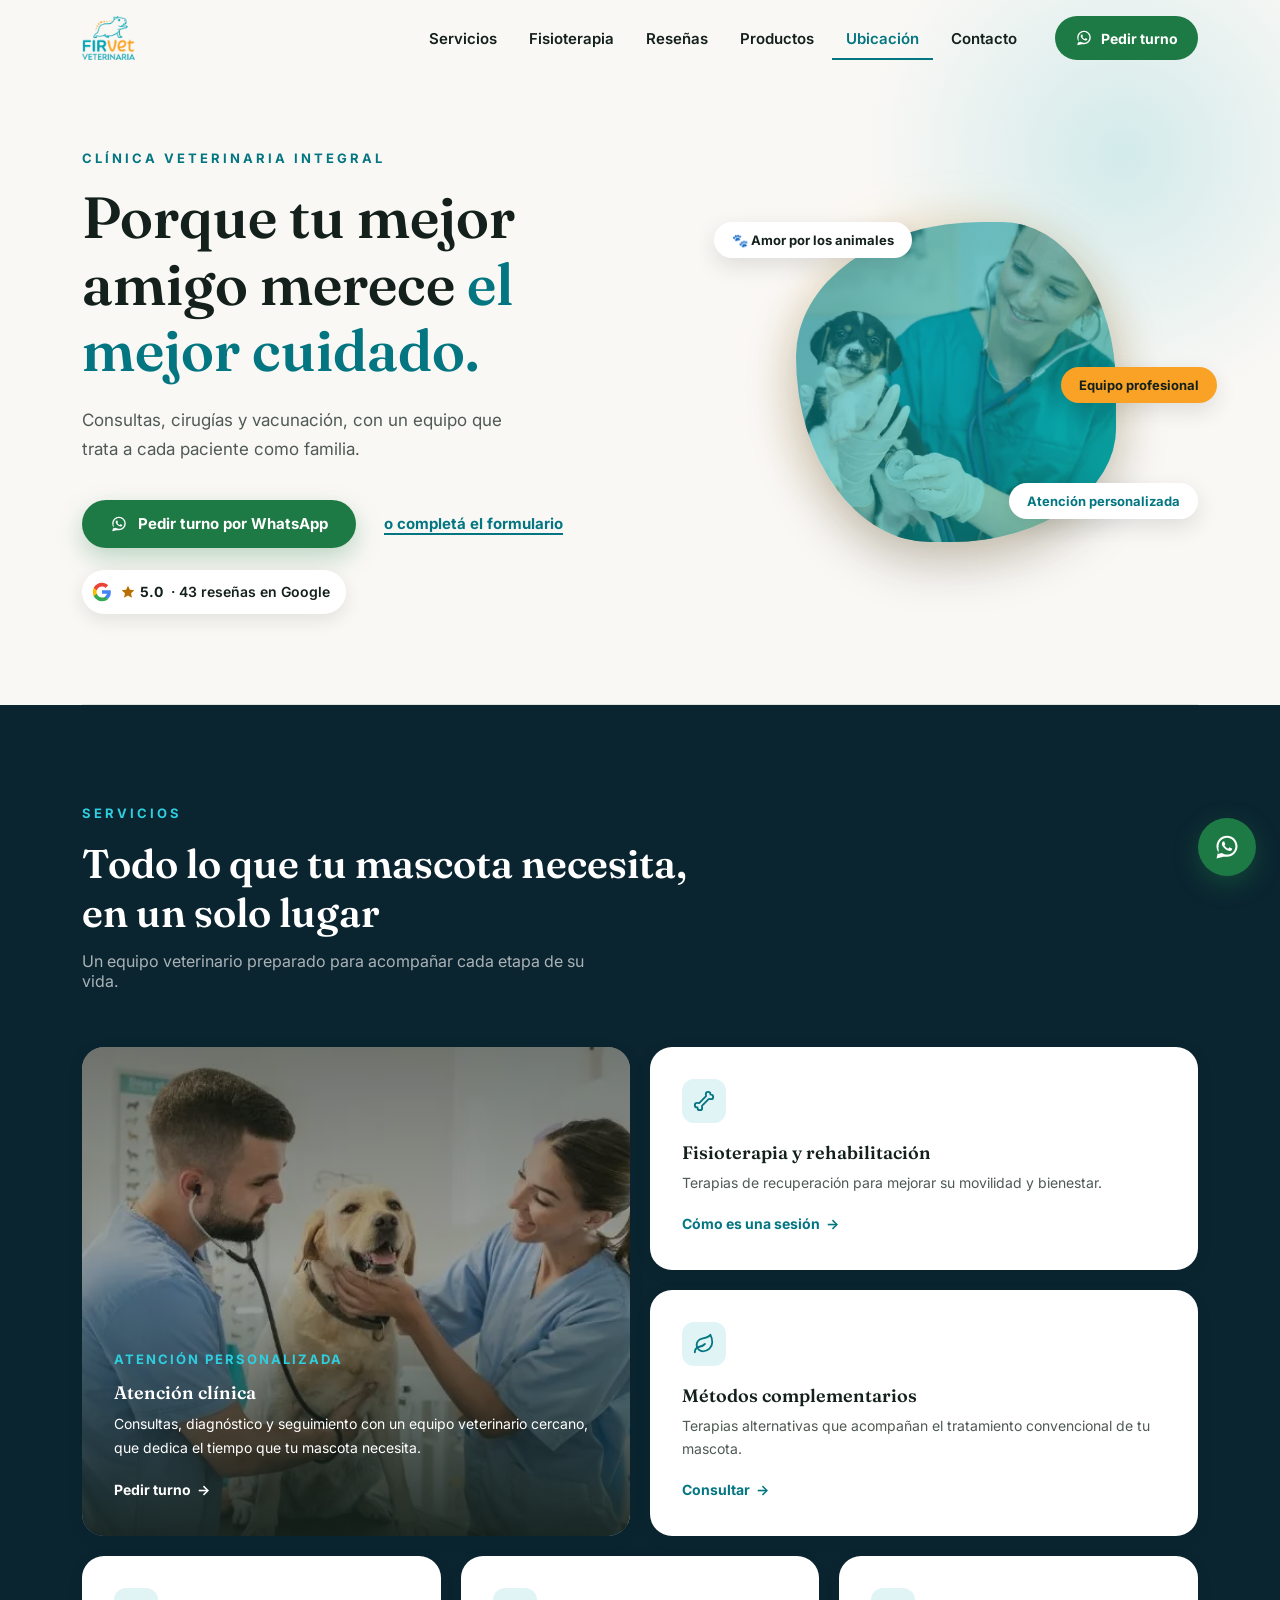
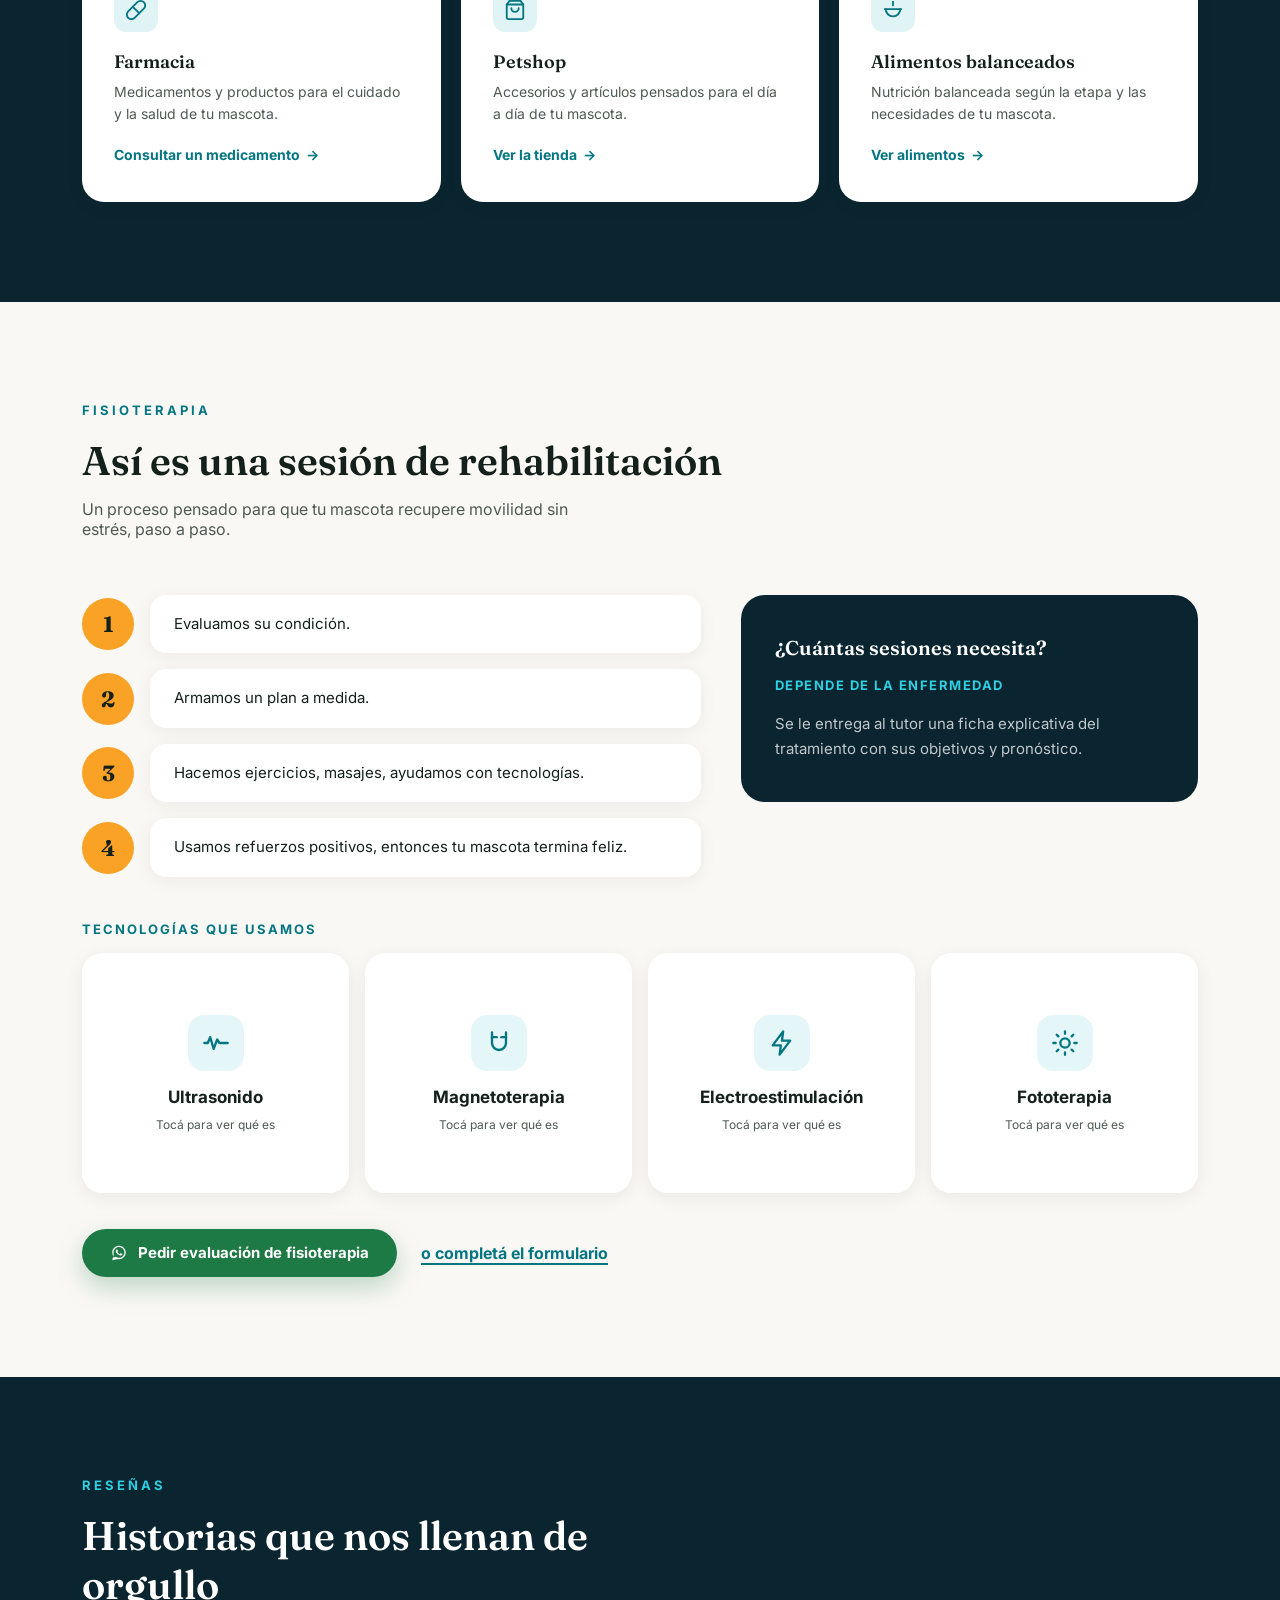
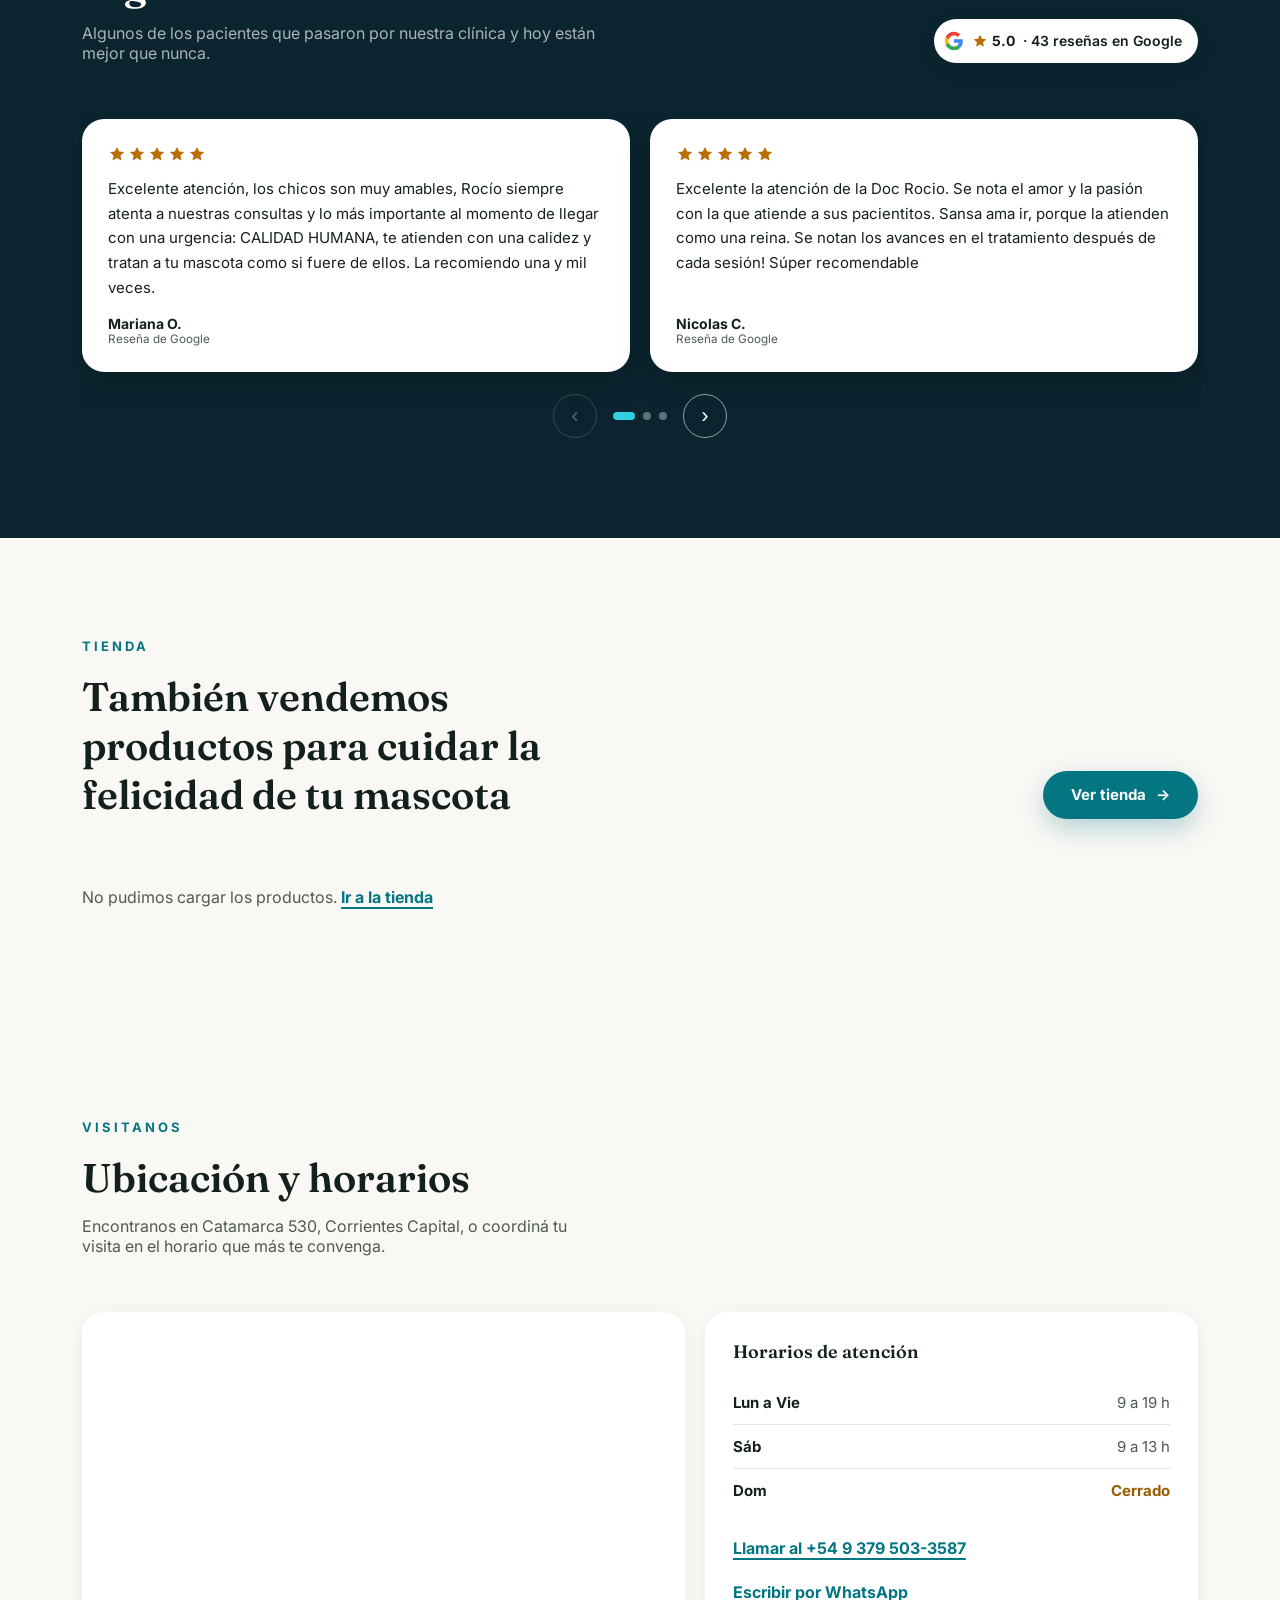
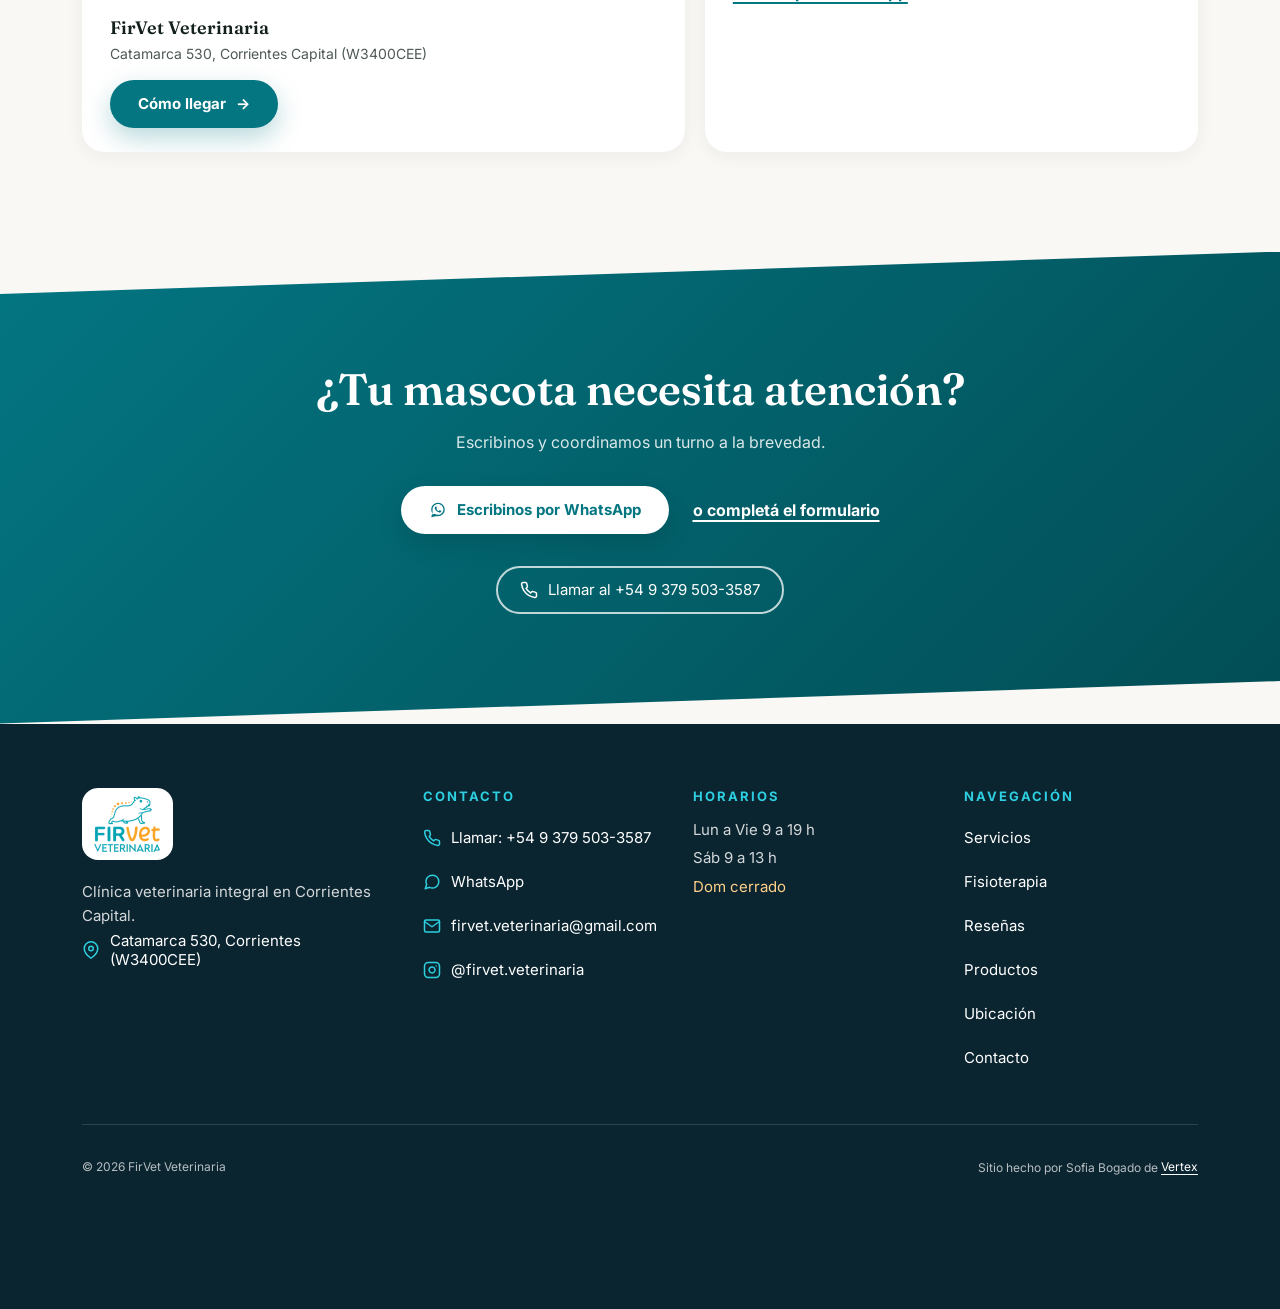
==== index.html @ b4eb0b3b "Reseñas: carrusel con 2 visibles (1 en celular) que se desliza lateralmente Deslizable con el dedo o" ====
<!DOCTYPE html>
<html lang="es">
<head>
<!-- Google Tag Manager -->
<script>(function(w,d,s,l,i){w[l]=w[l]||[];w[l].push({'gtm.start':
new Date().getTime(),event:'gtm.js'});var f=d.getElementsByTagName(s)[0],
j=d.createElement(s),dl=l!='dataLayer'?'&l='+l:'';j.async=true;j.src=
'https://www.googletagmanager.com/gtm.js?id='+i+dl;f.parentNode.insertBefore(j,f);
})(window,document,'script','dataLayer','GTM-5HXCVXFG');</script>
<!-- End Google Tag Manager -->
<meta charset="UTF-8">
<meta name="viewport" content="width=device-width, initial-scale=1.0">
<meta name="theme-color" content="#05A5B5">
<title>FirVet — Clínica veterinaria en Corrientes Capital</title>
<meta name="description" content="Clínica veterinaria integral en Corrientes Capital: consultas, fisioterapia y rehabilitación, vacunación, farmacia y tienda para tu mascota.">
<link rel="canonical" href="https://bogadosofia.github.io/FirVet/">
<meta property="og:type" content="website">
<meta property="og:site_name" content="FirVet Veterinaria">
<meta property="og:locale" content="es_AR">
<meta property="og:url" content="https://bogadosofia.github.io/FirVet/">
<meta property="og:title" content="FirVet — Clínica veterinaria en Corrientes Capital">
<meta property="og:description" content="Clínica veterinaria integral en Corrientes Capital: consultas, fisioterapia y rehabilitación, vacunación, farmacia y tienda para tu mascota.">
<meta property="og:image" content="https://bogadosofia.github.io/FirVet/og-image.jpg">
<meta property="og:image:width" content="1200">
<meta property="og:image:height" content="630">
<meta property="og:image:alt" content="Logo de FirVet Veterinaria, Catamarca 530, Corrientes Capital">
<meta name="twitter:card" content="summary_large_image">
<meta name="twitter:title" content="FirVet — Clínica veterinaria en Corrientes Capital">
<meta name="twitter:description" content="Clínica veterinaria integral en Corrientes Capital: consultas, fisioterapia y rehabilitación, vacunación, farmacia y tienda para tu mascota.">
<meta name="twitter:image" content="https://bogadosofia.github.io/FirVet/og-image.jpg">
<link rel="icon" href="favicon.ico" sizes="48x48">
<link rel="icon" type="image/png" sizes="32x32" href="icons/favicon-32.png">
<link rel="icon" type="image/png" sizes="16x16" href="icons/favicon-16.png">
<link rel="apple-touch-icon" sizes="180x180" href="icons/apple-touch-icon.png">
<link rel="manifest" href="manifest.json">
<meta name="apple-mobile-web-app-capable" content="yes">
<meta name="apple-mobile-web-app-status-bar-style" content="default">
<meta name="apple-mobile-web-app-title" content="FirVet">
<link rel="preconnect" href="https://fonts.googleapis.com">
<link rel="preconnect" href="https://fonts.gstatic.com" crossorigin>
<link href="https://fonts.googleapis.com/css2?family=Fraunces:opsz,wght@9..144,500;9..144,600;9..144,700&family=Inter:wght@400;500;600;700&display=swap" rel="stylesheet">
<link rel="stylesheet" href="site.css">
<style>

  /* FLOATING NAV */

  /* WHATSAPP FAB */

  /* OFF-CANVAS MENU */

  /* HERO */
  .hero{
    padding:150px 0 90px;
    position:relative;
    overflow:hidden;
  }
  .hero-divider-line{height:1px;background:rgba(20,32,27,0.1);}
  .hero::before{
    content:'';
    position:absolute;
    top:-15%;right:-8%;
    width:520px;height:520px;
    background:radial-gradient(circle, rgba(5,165,181,0.16) 0%, transparent 70%);
    pointer-events:none;
  }
  .hero-grid{
    display:grid;
    grid-template-columns:1.1fr 0.9fr;
    gap:40px;
    align-items:center;
    position:relative;
    z-index:1;
  }
  @keyframes fadeUp{
    from{opacity:0;transform:translateY(24px);}
    to{opacity:1;transform:translateY(0);}
  }

  .hero .eyebrow{opacity:0;animation:fadeUp .8s ease .1s forwards;}
  .hero h1{
    font-size:clamp(34px,5.2vw,58px);
    font-weight:600;
    line-height:1.15;
    margin-bottom:22px;
    opacity:0;
    animation:fadeUp .8s ease .2s forwards;
  }
  .hero h1 em{color:var(--primary-strong);font-style:normal;}
  .hero p{
    font-size:17px;
    color:var(--text-sub);
    max-width:440px;
    margin-bottom:36px;
    line-height:1.7;
    opacity:0;
    animation:fadeUp .8s ease .3s forwards;
  }
  .hero-ctas .text-link{font-size:15px;}
  .hero-ctas{
    display:flex;
    align-items:center;
    gap:28px;
    flex-wrap:wrap;
    opacity:0;
    animation:fadeUp .8s ease .4s forwards;
  }

  .hero-visual{
    position:relative;
    height:380px;
    opacity:0;
    animation:fadeUp .9s ease .25s forwards;
  }
  .blob-glow{
    position:absolute;
    inset:0;
    margin:auto;
    width:360px;height:360px;
    background:radial-gradient(circle, rgba(5,165,181,0.35), rgba(249,162,37,0.18) 55%, transparent 75%);
    filter:blur(18px);
    animation:pulseGlow 5s ease-in-out infinite;
  }
  @keyframes pulseGlow{
    0%,100%{transform:scale(1);opacity:0.8;}
    50%{transform:scale(1.08);opacity:1;}
  }
  .blob{
    position:absolute;
    inset:0;
    margin:auto;
    width:320px;height:320px;
    overflow:hidden;
    border-radius:62% 38% 55% 45% / 45% 55% 38% 62%;
    box-shadow:0 20px 50px rgba(20,32,27,0.25);
    animation:blobMove 9s ease-in-out infinite;
  }
  .blob img{width:100%;height:100%;object-fit:cover;display:block;}
  .blob::after{content:'';position:absolute;inset:0;background:linear-gradient(135deg, rgba(5,165,181,0.5), rgba(17,175,162,0.55));}
  @keyframes blobMove{
    0%,100%{border-radius:62% 38% 55% 45% / 45% 55% 38% 62%;}
    50%{border-radius:45% 55% 38% 62% / 62% 38% 55% 45%;}
  }
  .chip{
    position:absolute;
    background:var(--surface);
    border-radius:999px;
    padding:10px 18px;
    font-size:13px;
    font-weight:700;
    box-shadow:0 8px 22px rgba(20,32,27,0.12);
    animation:floatChip 4s ease-in-out infinite;
  }
  @keyframes floatChip{
    0%,100%{transform:translateY(0);}
    50%{transform:translateY(-8px);}
  }
  .chip-1{top:8%;left:0;animation-delay:0s;}
  .chip-2{bottom:14%;right:0;color:var(--primary-strong);animation-delay:.6s;}
  .chip-3{top:46%;right:-4%;background:var(--accent);color:var(--ink);animation-delay:1.2s;}

  section{padding:100px 0;}
  .section-head{margin-bottom:56px;}
  .section-head .eyebrow{text-align:left;}
  .section-head h2{
    font-size:clamp(26px,3.6vw,40px);
    font-weight:600;
    max-width:640px;
  }
  .section-head p{color:var(--text-sub);font-size:16px;margin-top:14px;max-width:520px;}

  /* SERVICIOS - BENTO */
  .bento{
    display:grid;
    grid-template-columns:repeat(6,minmax(0,1fr));
    gap:20px;
  }
  .bento-item{
    border-radius:22px;
    padding:32px;
    background:var(--surface);
    box-shadow:0 4px 18px rgba(20,32,27,0.06);
    transition:opacity .7s cubic-bezier(.16,1,.3,1), transform .3s ease, box-shadow .3s ease;
  }
  .bento-item:hover{transform:translateY(-6px);box-shadow:0 16px 34px rgba(20,32,27,0.12);}
  .bento-feature{
    grid-column:span 3;
    grid-row:span 2;
    position:relative;
    overflow:hidden;
    background:#14201B;
    color:#fff;
    display:flex;
    flex-direction:column;
    justify-content:flex-end;
    min-height:340px;
  }
  .bento-feature-img{position:absolute;inset:0;width:100%;height:100%;object-fit:cover;z-index:0;}
  .bento-feature::before{content:'';position:absolute;inset:0;z-index:1;background:linear-gradient(0deg, rgba(20,32,27,0.92) 0%, rgba(20,32,27,0.35) 55%, rgba(20,32,27,0.55) 100%);}
  .bento-feature > :not(img){position:relative;z-index:2;}
  .bento-feature .tag{color:var(--secondary);font-size:13px;font-weight:700;letter-spacing:2px;text-transform:uppercase;margin-bottom:14px;}
  .bento-feature h3{font-size:26px;font-weight:600;margin-bottom:12px;}
  .bento-item.bento-feature p{color:#fff;font-size:14px;line-height:1.7;}
  .bento-item{display:flex;flex-direction:column;}
  .bento-half{grid-column:span 3;}
  .bento-third{grid-column:span 2;}
  .bento-icon{
    width:44px;height:44px;
    border-radius:12px;
    background:rgba(5,165,181,0.12);
    display:flex;align-items:center;justify-content:center;
    margin-bottom:18px;
  }
  .bento-icon svg{width:22px;height:22px;stroke:var(--primary-strong);}
  .bento-item h3{font-size:18px;font-weight:600;margin-bottom:8px;}
  .bento-item p{font-size:14px;color:var(--text-sub);line-height:1.6;}
  .bento-link{
    margin-top:auto;padding-top:14px;align-self:flex-start;
    display:inline-flex;align-items:center;gap:6px;min-height:44px;
    font-weight:700;font-size:14px;color:var(--primary-strong);
  }
  .bento-link:hover{text-decoration:underline;text-underline-offset:3px;}
  .bento-feature .tag{margin-top:auto;}
  .bento-feature .bento-link{color:#fff;margin-top:0;}

  /* BADGE GOOGLE */
  .g-badge{
    display:inline-flex;align-items:center;gap:8px;min-height:44px;padding:6px 16px 6px 10px;border-radius:999px;
    background:var(--surface);color:var(--ink);font-size:14px;font-weight:600;
    box-shadow:0 6px 18px rgba(20,32,27,0.1);transition:transform .2s ease;
  }
  .g-badge:hover{transform:translateY(-2px);}
  .g-badge > svg{width:20px;height:20px;flex-shrink:0;}
  .g-stars{display:inline-flex;align-items:center;gap:4px;}
  .g-stars svg{width:16px;height:16px;fill:#B86E00;}
  .hero-badge{margin-top:22px;opacity:0;animation:fadeUp .8s ease .5s forwards;}

  /* RESEÑAS */
  .resenas-head{display:flex;justify-content:space-between;align-items:flex-end;gap:24px;flex-wrap:wrap;}
  /* Carrusel: 2 reseñas visibles (1 en celular, con la siguiente asomando); se desliza con el dedo o con las flechas */
  .reviews-grid{
    display:flex;gap:20px;overflow-x:auto;scroll-snap-type:x mandatory;overscroll-behavior-x:contain;
    scrollbar-width:none;padding:4px 4px 34px;margin:-4px -4px -34px;scroll-padding:0 4px;
  }
  .reviews-grid::-webkit-scrollbar{display:none;}
  .reviews-grid:focus-visible{outline:3px solid var(--secondary);outline-offset:4px;border-radius:24px;}
  .reviews-grid > .review-card{flex:0 0 calc((100% - 20px) / 2);scroll-snap-align:start;}
  @media(max-width:700px){.reviews-grid > .review-card{flex-basis:86%;}}
  .reviews-nav{display:flex;align-items:center;justify-content:center;gap:16px;margin-top:22px;}
  .reviews-arrow{
    width:44px;height:44px;border-radius:50%;border:1.5px solid rgba(255,255,255,0.55);
    background:transparent;color:#fff;font-size:22px;line-height:1;cursor:pointer;
    display:flex;align-items:center;justify-content:center;transition:background .2s ease, opacity .2s ease;
  }
  .reviews-arrow:hover{background:rgba(255,255,255,0.1);}
  .reviews-arrow:disabled{opacity:.3;cursor:default;background:transparent;}
  .reviews-dots{display:flex;gap:8px;}
  .reviews-dots span{width:8px;height:8px;border-radius:999px;background:rgba(255,255,255,0.35);transition:width .25s ease, background .25s ease;}
  .reviews-dots span.on{width:22px;background:var(--secondary);}
  @media(prefers-reduced-motion:reduce){.reviews-dots span{transition:none;}}
  .review-card{
    background:var(--surface);color:var(--ink);border-radius:22px;padding:26px;
    display:flex;flex-direction:column;gap:14px;box-shadow:0 10px 30px rgba(0,0,0,0.2);
  }
  .review-stars{display:flex;gap:2px;}
  .review-stars svg{width:18px;height:18px;fill:#B86E00;}
  .review-text{font-size:15px;line-height:1.65;color:var(--ink);}
  .review-author{margin-top:auto;font-weight:700;font-size:14px;}
  .review-author small{display:block;font-weight:400;color:var(--text-sub);}
  .review-card.pending{background:rgba(255,255,255,0.06);border:2px dashed rgba(249,162,37,0.6);box-shadow:none;color:#FFE2B3;}
  .review-card.pending .review-text{color:#FFE2B3;}

  /* FISIO: CASOS */
  .fisio-cases{margin-top:44px;}
  .fisio-cases h3{font-size:22px;font-weight:600;margin-bottom:16px;}
  .fisio-cases-list{display:grid;grid-template-columns:repeat(auto-fit,minmax(200px,1fr));gap:12px;}

  /* TEASER TIENDA */
  .store-head{display:flex;justify-content:space-between;align-items:flex-end;gap:20px;flex-wrap:wrap;}
  .store-head h2{max-width:560px;}
  .store-teaser{display:grid;grid-template-columns:repeat(4,minmax(0,1fr));gap:20px;}
  .store-card{
    background:var(--surface);border-radius:20px;overflow:hidden;
    box-shadow:0 4px 18px rgba(20,32,27,0.07);display:flex;flex-direction:column;
    transition:transform .25s ease, box-shadow .25s ease;
  }
  .store-card:hover{transform:translateY(-4px);box-shadow:0 14px 30px rgba(20,32,27,0.12);}
  .store-card .ph{position:relative;aspect-ratio:1/1;overflow:hidden;background:#F2EFEA;display:flex;align-items:center;justify-content:center;font-size:40px;}
  .store-card img{position:absolute;inset:0;width:100%;height:100%;object-fit:contain;padding:12px;box-sizing:border-box;}
  .store-card-body{padding:16px 18px 20px;}
  .store-card h3{font-family:'Inter',sans-serif;font-size:15px;font-weight:700;line-height:1.35;margin-bottom:6px;}
  .store-card .price{font-family:'Fraunces',serif;font-weight:600;font-size:18px;color:var(--primary-strong);}
  .store-card .price.ask{font-family:'Inter',sans-serif;font-size:14px;font-weight:700;}
  .store-card.skeleton{min-height:280px;background:linear-gradient(100deg,#EFEBE5 30%,#F7F4F0 50%,#EFEBE5 70%);background-size:200% 100%;animation:shimmer 1.4s linear infinite;box-shadow:none;}
  @keyframes shimmer{to{background-position:-200% 0;}}
  .store-empty{grid-column:1/-1;color:var(--text-sub);}

  /* MÉTRICAS */
  .metrics{display:grid;grid-template-columns:repeat(4,minmax(0,1fr));gap:24px;}
  .metric{display:flex;flex-direction:column-reverse;gap:8px;padding:24px;border-radius:20px;background:rgba(255,255,255,0.05);border:1px solid rgba(255,255,255,0.1);}
  .metric-num{font-family:'Fraunces',serif;font-size:clamp(36px,4.4vw,52px);font-weight:600;color:var(--secondary);line-height:1;}
  .metric-star{font-size:.6em;margin-left:6px;color:var(--accent);}
  .metric-label{font-size:15px;color:var(--text-on-dark);}
  .metric-label.todo-placeholder{color:#FFE2B3;}

  /* FISIOTERAPIA */
  .fisio-grid{
    display:grid;
    grid-template-columns:1.15fr 0.85fr;
    gap:40px;
    align-items:start;
  }
  .fisio-steps{display:flex;flex-direction:column;gap:16px;}
  .fisio-step{display:flex;align-items:center;gap:16px;}
  .fisio-step-num{
    width:52px;height:52px;
    border-radius:50%;
    background:var(--accent);
    color:var(--ink);
    display:flex;align-items:center;justify-content:center;
    font-family:'Fraunces',serif;
    font-size:22px;font-weight:700;
    flex-shrink:0;
  }
  .fisio-step-text{
    flex:1;
    background:var(--surface);
    border-radius:16px;
    padding:18px 24px;
    font-size:15px;
    color:var(--ink);
    line-height:1.5;
    box-shadow:0 4px 18px rgba(20,32,27,0.06);
  }
  .fisio-faq{
    background:var(--menu-dark);
    color:#fff;
    border-radius:24px;
    padding:40px 34px;
    position:sticky;
    top:100px;
  }
  .fisio-faq h3{font-size:20px;font-weight:600;margin-bottom:14px;}
  .fisio-faq .fisio-answer{
    display:inline-block;
    color:var(--secondary);
    font-weight:700;
    text-transform:uppercase;
    font-size:13px;
    letter-spacing:1.5px;
    margin-bottom:18px;
  }
  .fisio-faq p{color:rgba(255,255,255,0.75);font-size:15px;line-height:1.7;}
  .fisio-tech{margin-top:44px;}
  .fisio-tech-label{
    display:block;
    color:var(--primary-strong);
    font-size:13px;
    font-weight:700;
    letter-spacing:2px;
    text-transform:uppercase;
    margin-bottom:16px;
  }
  .tech-cards{display:grid;grid-template-columns:repeat(4,minmax(0,1fr));gap:16px;}
  .tech-card{
    all:unset;box-sizing:border-box;display:block;cursor:pointer;
    height:240px;perspective:1000px;border-radius:20px;
    font-family:inherit;-webkit-tap-highlight-color:transparent;
  }
  .tech-card:focus-visible{outline:3px solid var(--primary-strong);outline-offset:3px;}
  .tech-card-inner{
    position:relative;display:block;width:100%;height:100%;
    -webkit-transform-style:preserve-3d;transform-style:preserve-3d;transition:transform .6s cubic-bezier(.4,.2,.2,1);
    will-change:transform;
  }
  .tech-card.flipped .tech-card-inner{transform:rotateY(180deg);}
  .tech-face{
    position:absolute;inset:0;border-radius:20px;padding:24px 20px;
    display:flex;flex-direction:column;align-items:center;justify-content:center;text-align:center;
    -webkit-backface-visibility:hidden;backface-visibility:hidden;
  }
  /* rotateY(0) explícito: sin esto Safari/iOS muestra la cara de atrás espejada durante el giro */
  .tech-front{background:var(--surface);box-shadow:0 4px 18px rgba(20,32,27,0.07);transform:rotateY(0deg);}
  .tech-icon{
    width:56px;height:56px;border-radius:16px;margin-bottom:16px;
    display:flex;align-items:center;justify-content:center;
    background:rgba(5,165,181,0.1);color:var(--primary-strong);
  }
  .tech-icon svg{width:28px;height:28px;}
  .tech-name{font-weight:700;font-size:17px;color:var(--ink);}
  .tech-hint{margin-top:10px;font-size:12px;color:var(--text-sub);}
  .tech-back{background:var(--menu-dark);color:#fff;transform:rotateY(180deg);}
  .tech-back-title{color:var(--secondary);font-weight:700;font-size:13px;letter-spacing:1.5px;text-transform:uppercase;margin-bottom:10px;}
  .tech-back-text{font-size:14px;line-height:1.55;color:rgba(255,255,255,0.85);}
  @media(max-width:900px){.tech-cards{grid-template-columns:repeat(2,minmax(0,1fr));}}
  @media(max-width:640px){
    .tech-cards{gap:12px;}
    .tech-card{height:260px;}
    .tech-face{padding:18px 12px;}
    .tech-name{font-size:14px;overflow-wrap:anywhere;hyphens:auto;}
    .tech-back-title{font-size:11px;letter-spacing:0;overflow-wrap:anywhere;}
    .tech-back-text{font-size:13px;}
  }
  @media(max-width:360px){.tech-cards{grid-template-columns:1fr;}.tech-card{height:220px;}}
  @media(prefers-reduced-motion:reduce){.tech-card-inner{transition:none;}}

  /* PRODUCTOS */

  /* UBICACIÓN Y HORARIOS */
  .visit-grid{
    display:grid;
    grid-template-columns:1.1fr 0.9fr;
    gap:20px;
    align-items:stretch;
  }
  .map-card{
    border-radius:22px;
    overflow:hidden;
    box-shadow:0 4px 18px rgba(20,32,27,0.06);
    background:var(--surface);
    display:flex;
    flex-direction:column;
    transition:opacity .7s cubic-bezier(.16,1,.3,1), transform .3s ease, box-shadow .3s ease;
  }
  .map-card:hover{transform:translateY(-6px);box-shadow:0 16px 34px rgba(20,32,27,0.12);}
  .map-card iframe{width:100%;height:280px;border:0;display:block;}
  .map-card-body{padding:24px 28px;}
  .map-card-body h3{font-size:18px;font-weight:600;margin-bottom:6px;}
  .map-card-body p{font-size:14px;color:var(--text-sub);margin-bottom:18px;}
  .hours-card{
    border-radius:22px;
    padding:28px;
    background:var(--surface);
    box-shadow:0 4px 18px rgba(20,32,27,0.06);
    transition:opacity .7s cubic-bezier(.16,1,.3,1), transform .3s ease, box-shadow .3s ease;
  }
  .hours-card:hover{transform:translateY(-6px);box-shadow:0 16px 34px rgba(20,32,27,0.12);}
  .hours-card h3{font-size:18px;font-weight:600;margin-bottom:18px;}
  .hours-compact{display:flex;flex-direction:column;}
  .hours-compact li{display:flex;justify-content:space-between;padding:12px 0;border-bottom:1px solid var(--line);font-size:15px;}
  .hours-compact li:last-child{border-bottom:none;}
  .hours-compact .day{font-weight:700;}
  .hours-compact .hours{color:var(--text-sub);}
  .hours-compact .closed .hours{color:var(--accent-strong);font-weight:700;}
  .hours-actions{margin-top:14px;display:flex;flex-direction:column;align-items:flex-start;}

  /* CASOS BAND */
  #resenas{background:var(--menu-dark);color:#fff;}
  #resenas .section-head h2{color:#fff;}
  #resenas .section-head p{color:rgba(255,255,255,0.65);}
  .reviews-cta{margin-top:8px;}

  /* SERVICIOS BAND */
  #servicios{background:var(--menu-dark);color:#fff;}
  #servicios .section-head h2{color:#fff;}
  #servicios .section-head p{color:rgba(255,255,255,0.65);}
  #servicios .bento-item:not(.bento-feature) h3{color:var(--ink);}

  /* STATS BAND */
  .stats-band{background:var(--menu-dark);color:#fff;}

  /* CONTACT BAND */
  .contact-band{position:relative;padding:110px 0;color:#fff;overflow:hidden;}
  .contact-band::before{
    content:'';
    position:absolute;inset:0;
    background:linear-gradient(135deg, var(--primary-strong), #024D55);
    clip-path:polygon(0 9%,100% 0,100% 91%,0 100%);
    z-index:0;
  }
  .contact-band .container{position:relative;z-index:1;text-align:center;}
  .contact-band h2{font-size:clamp(28px,4.4vw,44px);font-weight:600;margin-bottom:16px;}
  .contact-band p{color:rgba(255,255,255,0.85);max-width:480px;margin:0 auto 34px;}
  .contact-band .container{display:flex;flex-direction:column;align-items:center;}
  .contact-band-ctas{display:flex;align-items:center;justify-content:center;gap:8px 24px;flex-wrap:wrap;}
  .urgent-box{margin-top:32px;display:flex;flex-direction:column;align-items:center;gap:12px;max-width:520px;}
  .urgent-call{
    display:inline-flex;align-items:center;gap:10px;min-height:48px;padding:10px 22px;border-radius:999px;
    border:2px solid rgba(255,255,255,0.75);color:#fff;font-size:15px;transition:background .2s ease;
  }
  .urgent-call:hover{background:rgba(255,255,255,0.12);}
  .nowrap{white-space:nowrap;}
  .urgent-call svg{width:18px;height:18px;flex-shrink:0;}
  .fisio-cta{margin-top:36px;display:flex;align-items:center;gap:8px 24px;flex-wrap:wrap;}

  /* FOOTER */

  @media(max-width:900px){
    .hero-grid{grid-template-columns:1fr;}
    .hero-visual{height:240px;margin-top:8px;}
    .blob-glow{width:260px;height:260px;}
    .blob{width:220px;height:220px;}
    .bento-feature{grid-column:span 6;min-height:300px;}
    .store-teaser{grid-template-columns:repeat(2,minmax(0,1fr));}
    .metrics{grid-template-columns:repeat(2,minmax(0,1fr));}
    .fisio-grid{grid-template-columns:1fr;}
    .fisio-faq{position:static;}
    .visit-grid{grid-template-columns:1fr;}
  }
  @media(max-width:640px){
    section{padding:64px 0;}

    .hero{padding:110px 0 60px;}
    .hero p{max-width:none;}
    .hero-ctas .text-link{font-size:15px;}
  .hero-ctas{width:100%;}
    .pill-btn{width:100%;justify-content:center;}
    .section-head{margin-bottom:36px;}

    .bento{grid-template-columns:1fr;}
    .bento-item.bento-item{grid-column:1 / -1;}
    .store-teaser{gap:12px;}
    .metric{padding:18px;}
    .fisio-step{align-items:flex-start;}
    .fisio-step-num{width:42px;height:42px;font-size:18px;}
    .fisio-faq{padding:32px 24px;}
  }
</style>
<script type="application/ld+json">
{
  "@context": "https://schema.org",
  "@type": "VeterinaryCare",
  "@id": "https://bogadosofia.github.io/FirVet/#clinica",
  "name": "FirVet Veterinaria",
  "url": "https://bogadosofia.github.io/FirVet/",
  "logo": "https://bogadosofia.github.io/FirVet/logo.png",
  "image": "https://bogadosofia.github.io/FirVet/og-image.jpg",
  "telephone": "+54 9 379 503-3587",
  "email": "firvet.veterinaria@gmail.com",
  "address": {
    "@type": "PostalAddress",
    "streetAddress": "Catamarca 530",
    "addressLocality": "Corrientes",
    "addressRegion": "Corrientes",
    "postalCode": "W3400CEE",
    "addressCountry": "AR"
  },
  "geo": { "@type": "GeoCoordinates", "latitude": -27.4638639, "longitude": -58.8328057 },
  "hasMap": "https://maps.app.goo.gl/swao9cz3iKC9LN326",
  "openingHoursSpecification": [
    { "@type": "OpeningHoursSpecification", "dayOfWeek": ["Monday","Tuesday","Wednesday","Thursday","Friday"], "opens": "09:00", "closes": "19:00" },
    { "@type": "OpeningHoursSpecification", "dayOfWeek": "Saturday", "opens": "09:00", "closes": "13:00" }
  ],
  "sameAs": ["https://instagram.com/firvet.veterinaria"]
}
</script>
<!-- TODO CONTENIDO: verificar las coordenadas "geo" (tomadas de OpenStreetMap para Catamarca 530) contra el pin de Google Maps. -->
</head>
<body>
<!-- Google Tag Manager (noscript) -->
<noscript><iframe src="https://www.googletagmanager.com/ns.html?id=GTM-5HXCVXFG"
height="0" width="0" style="display:none;visibility:hidden"></iframe></noscript>
<!-- End Google Tag Manager (noscript) -->

<a class="skip-link" href="#main">Saltar al contenido</a>

<header class="site-header" id="siteHeader">
  <div class="container header-inner">
    <a href="index.html" class="brand"><img src="logo.webp" alt="FirVet Veterinaria — inicio" width="53" height="44"></a>
    <nav class="main-nav" aria-label="Principal">
      <ul>
        <li><a href="#servicios">Servicios</a></li>
        <li><a href="#fisioterapia">Fisioterapia</a></li>
        <li><a href="#resenas">Reseñas</a></li>
        <li><a href="tienda.html">Productos</a></li>
        <li><a href="#ubicacion">Ubicación</a></li>
        <li><a href="contacto.html">Contacto</a></li>
      </ul>
    </nav>
    <a class="header-cta" href="https://wa.me/5493795033587?text=%C2%A1Hola%20FirVet!%20Quiero%20pedir%20un%20turno%20para%20mi%20mascota." target="_blank" rel="noopener"><svg viewBox="0 0 32 32" aria-hidden="true"><path d="M16.001 3C9.373 3 4 8.373 4 15c0 2.362.688 4.564 1.874 6.418L4 29l7.775-1.842A11.94 11.94 0 0 0 16.001 27C22.628 27 28 21.627 28 15S22.628 3 16.001 3zm0 21.6c-1.98 0-3.855-.548-5.457-1.5l-.392-.232-4.61 1.092 1.127-4.49-.257-.407A9.55 9.55 0 0 1 6.4 15c0-5.294 4.307-9.6 9.601-9.6 5.293 0 9.6 4.306 9.6 9.6 0 5.293-4.307 9.6-9.6 9.6zm5.264-7.19c-.288-.144-1.706-.843-1.971-.938-.264-.096-.457-.144-.649.144-.192.288-.745.938-.913 1.13-.168.192-.336.216-.624.072-.288-.144-1.216-.448-2.316-1.428-.856-.763-1.434-1.706-1.602-1.994-.168-.288-.018-.444.126-.588.129-.128.288-.336.432-.504.144-.168.192-.288.288-.48.096-.192.048-.36-.024-.504-.072-.144-.649-1.564-.889-2.14-.234-.563-.472-.487-.649-.496l-.553-.01c-.192 0-.504.072-.768.36-.264.288-1.008.985-1.008 2.404 0 1.418 1.032 2.788 1.176 2.98.144.192 2.03 3.1 4.918 4.347.687.297 1.223.474 1.641.606.689.219 1.316.188 1.812.114.553-.083 1.706-.697 1.947-1.372.24-.674.24-1.252.168-1.372-.072-.12-.264-.192-.552-.336z"/></svg>Pedir turno</a>
    <button type="button" class="menu-btn" id="menuToggle" aria-label="Abrir menú" aria-expanded="false" aria-controls="menuPanel">
      <svg viewBox="0 0 24 24" fill="none" stroke-width="2" stroke-linecap="round" stroke-linejoin="round" aria-hidden="true">
        <line class="bar bar1" x1="3" y1="6" x2="21" y2="6"/>
        <line class="bar bar2" x1="3" y1="12" x2="21" y2="12"/>
        <line class="bar bar3" x1="3" y1="18" x2="21" y2="18"/>
      </svg>
    </button>
  </div>
</header>

<div class="menu-panel" id="menuPanel" role="dialog" aria-modal="true" aria-label="Menú">
  <div class="menu-panel-inner">
    <nav class="menu-links" aria-label="Menú principal">
      <a href="#servicios">Servicios</a>
      <a href="#fisioterapia">Fisioterapia</a>
      <a href="#resenas">Reseñas</a>
      <a href="tienda.html">Productos</a>
      <a href="#ubicacion">Ubicación</a>
      <a href="contacto.html">Contacto</a>
      <!-- TODO CONTENIDO: "Nosotros" queda oculto hasta que exista la sección de equipo. Cuando esté, agregar: <a href="#equipo">Nosotros</a> -->
    </nav>
    <div class="menu-urgent">
      <a class="pill-btn light" href="tel:+5493795033587"><svg stroke="currentColor" viewBox="0 0 24 24" fill="none" stroke-width="2" stroke-linecap="round" stroke-linejoin="round" aria-hidden="true"><path d="M22 16.92v3a2 2 0 0 1-2.18 2 19.79 19.79 0 0 1-8.63-3.07 19.5 19.5 0 0 1-6-6 19.79 19.79 0 0 1-3.07-8.67A2 2 0 0 1 4.11 2h3a2 2 0 0 1 2 1.72c.13.96.36 1.9.68 2.81a2 2 0 0 1-.45 2.11L8.09 9.91a16 16 0 0 0 6 6l1.27-1.27a2 2 0 0 1 2.11-.45c.91.32 1.85.55 2.81.68A2 2 0 0 1 22 16.92z"/></svg>Llamar al +54 9 379 503-3587</a>
      <!-- TODO CONTENIDO (oculto): ¿hay guardia? ¿qué hacer fuera de horario? Cuando esté el dato, agregar:
      <p>…texto sobre guardia / fuera de horario…</p> -->
    </div>
    <div class="menu-foot">
      <a href="https://wa.me/5493795033587" target="_blank" rel="noopener">WhatsApp +54 9 379 503-3587</a>
      <a href="mailto:firvet.veterinaria@gmail.com">firvet.veterinaria@gmail.com</a>
      <a href="https://instagram.com/firvet.veterinaria" target="_blank" rel="noopener">@firvet.veterinaria</a>
      <a href="https://maps.app.goo.gl/swao9cz3iKC9LN326" target="_blank" rel="noopener">Catamarca 530, Corrientes</a>
    </div>
    <button type="button" class="pill-btn install-app-btn" id="installAppBtn" hidden>
      <svg viewBox="0 0 24 24" fill="none" stroke="currentColor" stroke-width="2" stroke-linecap="round" stroke-linejoin="round" aria-hidden="true"><path d="M12 3v12m0 0l-4-4m4 4l4-4M4 21h16"/></svg>
      Descargar app
    </button>
  </div>
</div>

<a href="https://wa.me/5493795033587?text=%C2%A1Hola%20FirVet!%20Quiero%20pedir%20un%20turno%20para%20mi%20mascota." target="_blank" rel="noopener" class="whatsapp-fab" aria-label="Escribinos por WhatsApp">
  <svg viewBox="0 0 32 32" aria-hidden="true"><path d="M16.001 3C9.373 3 4 8.373 4 15c0 2.362.688 4.564 1.874 6.418L4 29l7.775-1.842A11.94 11.94 0 0 0 16.001 27C22.628 27 28 21.627 28 15S22.628 3 16.001 3zm0 21.6c-1.98 0-3.855-.548-5.457-1.5l-.392-.232-4.61 1.092 1.127-4.49-.257-.407A9.55 9.55 0 0 1 6.4 15c0-5.294 4.307-9.6 9.601-9.6 5.293 0 9.6 4.306 9.6 9.6 0 5.293-4.307 9.6-9.6 9.6zm5.264-7.19c-.288-.144-1.706-.843-1.971-.938-.264-.096-.457-.144-.649.144-.192.288-.745.938-.913 1.13-.168.192-.336.216-.624.072-.288-.144-1.216-.448-2.316-1.428-.856-.763-1.434-1.706-1.602-1.994-.168-.288-.018-.444.126-.588.129-.128.288-.336.432-.504.144-.168.192-.288.288-.48.096-.192.048-.36-.024-.504-.072-.144-.649-1.564-.889-2.14-.234-.563-.472-.487-.649-.496l-.553-.01c-.192 0-.504.072-.768.36-.264.288-1.008.985-1.008 2.404 0 1.418 1.032 2.788 1.176 2.98.144.192 2.03 3.1 4.918 4.347.687.297 1.223.474 1.641.606.689.219 1.316.188 1.812.114.553-.083 1.706-.697 1.947-1.372.24-.674.24-1.252.168-1.372-.072-.12-.264-.192-.552-.336z"/></svg>
</a>

<main id="main">
<section class="hero">
  <div class="container hero-grid">
    <div>
      <span class="eyebrow">Clínica veterinaria integral</span>
      <h1>Porque tu mejor amigo merece <em>el mejor cuidado.</em></h1>
      <p>Consultas, cirugías y vacunación, con un equipo que trata a cada paciente como familia.</p>
      <div class="hero-ctas">
        <a href="https://wa.me/5493795033587?text=%C2%A1Hola%20FirVet!%20Quiero%20pedir%20un%20turno%20para%20mi%20mascota." target="_blank" rel="noopener" class="pill-btn wa"><svg viewBox="0 0 32 32" fill="#fff" aria-hidden="true"><path d="M16.001 3C9.373 3 4 8.373 4 15c0 2.362.688 4.564 1.874 6.418L4 29l7.775-1.842A11.94 11.94 0 0 0 16.001 27C22.628 27 28 21.627 28 15S22.628 3 16.001 3zm0 21.6c-1.98 0-3.855-.548-5.457-1.5l-.392-.232-4.61 1.092 1.127-4.49-.257-.407A9.55 9.55 0 0 1 6.4 15c0-5.294 4.307-9.6 9.601-9.6 5.293 0 9.6 4.306 9.6 9.6 0 5.293-4.307 9.6-9.6 9.6zm5.264-7.19c-.288-.144-1.706-.843-1.971-.938-.264-.096-.457-.144-.649.144-.192.288-.745.938-.913 1.13-.168.192-.336.216-.624.072-.288-.144-1.216-.448-2.316-1.428-.856-.763-1.434-1.706-1.602-1.994-.168-.288-.018-.444.126-.588.129-.128.288-.336.432-.504.144-.168.192-.288.288-.48.096-.192.048-.36-.024-.504-.072-.144-.649-1.564-.889-2.14-.234-.563-.472-.487-.649-.496l-.553-.01c-.192 0-.504.072-.768.36-.264.288-1.008.985-1.008 2.404 0 1.418 1.032 2.788 1.176 2.98.144.192 2.03 3.1 4.918 4.347.687.297 1.223.474 1.641.606.689.219 1.316.188 1.812.114.553-.083 1.706-.697 1.947-1.372.24-.674.24-1.252.168-1.372-.072-.12-.264-.192-.552-.336z"/></svg>Pedir turno por WhatsApp</a>
        <a href="contacto.html" class="text-link">o completá el formulario</a>
      </div>
      <div class="hero-badge"><a class="g-badge" data-reviews-badge href="https://www.google.com/maps?cid=15733491255711557415" target="_blank" rel="noopener"><svg viewBox="0 0 24 24" aria-hidden="true"><path fill="#4285F4" d="M22.6 12.2c0-.8-.1-1.5-.2-2.2H12v4.2h5.9c-.3 1.4-1 2.5-2.2 3.3v2.7h3.6c2.1-1.9 3.3-4.8 3.3-8z"/><path fill="#34A853" d="M12 23c3 0 5.5-1 7.3-2.7l-3.6-2.7c-1 .7-2.3 1.1-3.7 1.1-2.9 0-5.3-1.9-6.2-4.5H2.1v2.8C3.9 20.5 7.7 23 12 23z"/><path fill="#FBBC05" d="M5.8 14.2c-.2-.7-.4-1.4-.4-2.2s.1-1.5.4-2.2V7H2.1C1.4 8.5 1 10.2 1 12s.4 3.5 1.1 5l3.7-2.8z"/><path fill="#EA4335" d="M12 5.4c1.6 0 3.1.6 4.2 1.7l3.2-3.2C17.5 2.1 15 1 12 1 7.7 1 3.9 3.5 2.1 7l3.7 2.8C6.7 7.3 9.1 5.4 12 5.4z"/></svg><span class="g-stars"><svg viewBox="0 0 24 24" aria-hidden="true"><path d="M12 2.5l2.9 6.1 6.6.8-4.9 4.6 1.3 6.6L12 17.3l-5.9 3.3 1.3-6.6-4.9-4.6 6.6-.8z"/></svg><strong data-reviews-rating>5.0</strong></span><span>· <span data-reviews-total>43</span> reseñas en Google</span></a></div>
    </div>
    <div class="hero-visual">
      <div class="blob-glow"></div>
      <div class="blob">
        <!-- TODO CONTENIDO: reemplazar por una foto propia de FirVet. Esta es de stock (antes se cargaba desde axoncomunicacion.net); revisar licencia/atribución. -->
        <img src="img/hero-640.webp" srcset="img/hero-400.webp 400w, img/hero-640.webp 640w" sizes="(max-width: 640px) 260px, 320px" width="640" height="640" alt="Veterinaria revisando a un cachorro con el estetoscopio" fetchpriority="high" decoding="async">
      </div>
      <span class="chip chip-1">🐾 Amor por los animales</span>
      <span class="chip chip-2">Atención personalizada</span>
      <span class="chip chip-3">Equipo profesional</span>
    </div>
  </div>
</section>

<div class="hero-divider" aria-hidden="true">
  <div class="container">
    <div class="hero-divider-line"></div>
  </div>
</div>

<section id="servicios" class="on-dark">
  <div class="container">
    <div class="section-head reveal">
      <span class="eyebrow">Servicios</span>
      <h2>Todo lo que tu mascota necesita, en un solo lugar</h2>
      <p>Un equipo veterinario preparado para acompañar cada etapa de su vida.</p>
    </div>
    <div class="bento">
      <div class="bento-item bento-feature reveal">
        <!-- TODO CONTENIDO: reemplazar por una foto propia. Esta es de stock (antes se cargaba desde postgradoveterinaria.com); revisar licencia. -->
        <img class="bento-feature-img" src="img/atencion-clinica-750.webp" srcset="img/atencion-clinica-480.webp 480w, img/atencion-clinica-750.webp 750w" sizes="(max-width: 900px) 100vw, 580px" width="750" height="450" alt="" loading="lazy" decoding="async">
        <span class="tag">Atención personalizada</span>
        <h3>Atención clínica</h3>
        <p>Consultas, diagnóstico y seguimiento con un equipo veterinario cercano, que dedica el tiempo que tu mascota necesita.</p>
        <a class="bento-link" href="https://wa.me/5493795033587?text=%C2%A1Hola%20FirVet!%20Quiero%20pedir%20un%20turno%20para%20una%20consulta." target="_blank" rel="noopener">Pedir turno <span aria-hidden="true">→</span></a>
      </div>
      <div class="bento-item bento-half reveal">
        <div class="bento-icon"><svg viewBox="0 0 24 24" fill="none" stroke="currentColor" stroke-width="2" stroke-linecap="round" stroke-linejoin="round" aria-hidden="true"><path d="M17 10c.7-.7 1.69 0 2.5 0a2.5 2.5 0 1 0 0-5 .5.5 0 0 1-.5-.5 2.5 2.5 0 1 0-5 0c0 .81.7 1.8 0 2.5l-7 7c-.7.7-1.69 0-2.5 0a2.5 2.5 0 0 0 0 5c.28 0 .5.22.5.5a2.5 2.5 0 1 0 5 0c0-.81-.7-1.8 0-2.5Z"/></svg></div>
        <h3>Fisioterapia y rehabilitación</h3>
        <p>Terapias de recuperación para mejorar su movilidad y bienestar.</p>
        <a class="bento-link" href="#fisioterapia">Cómo es una sesión <span aria-hidden="true">→</span></a>
      </div>
      <div class="bento-item bento-half reveal">
        <div class="bento-icon"><svg viewBox="0 0 24 24" fill="none" stroke="currentColor" stroke-width="2" stroke-linecap="round" stroke-linejoin="round" aria-hidden="true"><path d="M11 20A7 7 0 0 1 9.8 6.1C15.5 5 17 4.48 19 2c1 2 2 4.18 2 8 0 5.5-4.78 10-10 10Z"/><path d="M2 21c0-3 1.85-5.36 5.08-6C9.5 14.52 12 13 13 12"/></svg></div>
        <h3>Métodos complementarios</h3>
        <p>Terapias alternativas que acompañan el tratamiento convencional de tu mascota.</p>
        <!-- TODO CONTENIDO: si se arma una página o sección de métodos complementarios, cambiar este link. -->
        <a class="bento-link" href="https://wa.me/5493795033587?text=%C2%A1Hola%20FirVet!%20Quiero%20consultar%20por%20los%20m%C3%A9todos%20complementarios." target="_blank" rel="noopener">Consultar <span aria-hidden="true">→</span></a>
      </div>
      <div class="bento-item bento-third reveal">
        <div class="bento-icon"><svg viewBox="0 0 24 24" fill="none" stroke="currentColor" stroke-width="2" stroke-linecap="round" stroke-linejoin="round" aria-hidden="true"><path d="m10.5 20.5 10-10a4.95 4.95 0 1 0-7-7l-10 10a4.95 4.95 0 1 0 7 7Z"/><path d="m8.5 8.5 7 7"/></svg></div>
        <h3>Farmacia</h3>
        <p>Medicamentos y productos para el cuidado y la salud de tu mascota.</p>
        <a class="bento-link" href="https://wa.me/5493795033587?text=%C2%A1Hola%20FirVet!%20Quiero%20consultar%20por%20un%20medicamento." target="_blank" rel="noopener">Consultar un medicamento <span aria-hidden="true">→</span></a>
      </div>
      <div class="bento-item bento-third reveal">
        <div class="bento-icon"><svg viewBox="0 0 24 24" fill="none" stroke="currentColor" stroke-width="2" stroke-linecap="round" stroke-linejoin="round" aria-hidden="true"><path d="M6 2 3 6v14a2 2 0 0 0 2 2h14a2 2 0 0 0 2-2V6l-3-4Z"/><path d="M3 6h18"/><path d="M16 10a4 4 0 0 1-8 0"/></svg></div>
        <h3>Petshop</h3>
        <p>Accesorios y artículos pensados para el día a día de tu mascota.</p>
        <a class="bento-link" href="tienda.html">Ver la tienda <span aria-hidden="true">→</span></a>
      </div>
      <div class="bento-item bento-third reveal">
        <div class="bento-icon"><svg viewBox="0 0 24 24" fill="none" stroke="currentColor" stroke-width="2" stroke-linecap="round" stroke-linejoin="round" aria-hidden="true"><path d="M3 11h18"/><path d="M4 11a8 8 0 0 0 16 0"/><path d="M12 3v4"/></svg></div>
        <h3>Alimentos balanceados</h3>
        <p>Nutrición balanceada según la etapa y las necesidades de tu mascota.</p>
        <a class="bento-link" href="tienda.html?categoria=Alimentos">Ver alimentos <span aria-hidden="true">→</span></a>
      </div>
    </div>
  </div>
</section>

<section id="fisioterapia">
  <div class="container">
    <div class="section-head reveal">
      <span class="eyebrow">Fisioterapia</span>
      <h2>Así es una sesión de rehabilitación</h2>
      <p>Un proceso pensado para que tu mascota recupere movilidad sin estrés, paso a paso.</p>
    </div>
    <div class="fisio-grid">
      <div class="fisio-steps">
        <div class="fisio-step reveal">
          <div class="fisio-step-num">1</div>
          <div class="fisio-step-text">Evaluamos su condición.</div>
        </div>
        <div class="fisio-step reveal">
          <div class="fisio-step-num">2</div>
          <div class="fisio-step-text">Armamos un plan a medida.</div>
        </div>
        <div class="fisio-step reveal">
          <div class="fisio-step-num">3</div>
          <div class="fisio-step-text">Hacemos ejercicios, masajes, ayudamos con tecnologías.</div>
        </div>
        <div class="fisio-step reveal">
          <div class="fisio-step-num">4</div>
          <div class="fisio-step-text">Usamos refuerzos positivos, entonces tu mascota termina feliz.</div>
        </div>
      </div>
      <div class="fisio-faq reveal">
        <h3>¿Cuántas sesiones necesita?</h3>
        <span class="fisio-answer">Depende de la enfermedad</span>
        <p>Se le entrega al tutor una ficha explicativa del tratamiento con sus objetivos y pronóstico.</p>
      </div>
    </div>
    <div class="fisio-tech reveal">
      <span class="fisio-tech-label">Tecnologías que usamos</span>
      <!-- TODO CONTENIDO: revisar con el equipo los textos del dorso de cada tarjeta (los redactamos nosotras como base). -->
      <div class="tech-cards">
        <button type="button" class="tech-card" aria-pressed="false">
          <span class="tech-card-inner">
            <span class="tech-face tech-front">
              <span class="tech-icon"><svg viewBox="0 0 24 24" fill="none" stroke="currentColor" stroke-width="2" stroke-linecap="round" stroke-linejoin="round"><path d="M2 12h3l2-5 3 10 3-8 2 3h7"/></svg></span>
              <span class="tech-name">Ultrasonido</span>
              <span class="tech-hint">Tocá para ver qué es</span>
            </span>
            <span class="tech-face tech-back">
              <span class="tech-back-title">Ultrasonido</span>
              <span class="tech-back-text">Ondas de sonido de alta frecuencia que llegan a los tejidos profundos. Desinflaman, alivian el dolor y ayudan a que músculos y tendones se recuperen más rápido.</span>
            </span>
          </span>
        </button>
        <button type="button" class="tech-card" aria-pressed="false">
          <span class="tech-card-inner">
            <span class="tech-face tech-front">
              <span class="tech-icon"><svg viewBox="0 0 24 24" fill="none" stroke="currentColor" stroke-width="2" stroke-linecap="round" stroke-linejoin="round"><path d="M6 3v9a6 6 0 0 0 12 0V3"/><path d="M6 7h4"/><path d="M14 7h4"/></svg></span>
              <span class="tech-name">Magnetoterapia</span>
              <span class="tech-hint">Tocá para ver qué es</span>
            </span>
            <span class="tech-face tech-back">
              <span class="tech-back-title">Magnetoterapia</span>
              <span class="tech-back-text">Campos magnéticos suaves que estimulan la regeneración de huesos y tejidos y reducen la inflamación. Es indolora y muy útil en artrosis y fracturas.</span>
            </span>
          </span>
        </button>
        <button type="button" class="tech-card" aria-pressed="false">
          <span class="tech-card-inner">
            <span class="tech-face tech-front">
              <span class="tech-icon"><svg viewBox="0 0 24 24" fill="none" stroke="currentColor" stroke-width="2" stroke-linecap="round" stroke-linejoin="round"><path d="M13 2 4 14h7l-1 8 9-12h-7z"/></svg></span>
              <span class="tech-name">Electroestimulación</span>
              <span class="tech-hint">Tocá para ver qué es</span>
            </span>
            <span class="tech-face tech-back">
              <span class="tech-back-title">Electroestimulación</span>
              <span class="tech-back-text">Pequeños impulsos eléctricos que activan los músculos para recuperar fuerza y evitar que se atrofien después de una cirugía o lesión. También calma el dolor.</span>
            </span>
          </span>
        </button>
        <button type="button" class="tech-card" aria-pressed="false">
          <span class="tech-card-inner">
            <span class="tech-face tech-front">
              <span class="tech-icon"><svg viewBox="0 0 24 24" fill="none" stroke="currentColor" stroke-width="2" stroke-linecap="round" stroke-linejoin="round"><circle cx="12" cy="12" r="4"/><path d="M12 2v2M12 20v2M4.9 4.9l1.4 1.4M17.7 17.7l1.4 1.4M2 12h2M20 12h2M4.9 19.1l1.4-1.4M17.7 6.3l1.4-1.4"/></svg></span>
              <span class="tech-name">Fototerapia</span>
              <span class="tech-hint">Tocá para ver qué es</span>
            </span>
            <span class="tech-face tech-back">
              <span class="tech-back-title">Fototerapia</span>
              <span class="tech-back-text">Luz de baja intensidad que acelera la cicatrización de heridas y desinflama las articulaciones, sin calor ni molestias para tu mascota.</span>
            </span>
          </span>
        </button>
      </div>
    </div>
    <!-- TODO CONTENIDO (oculto): "¿Para qué casos sirve?" — completar con los casos reales que trata FirVet
         (ej.: postoperatorios, artrosis, displasia, hernias...) y quitar este comentario para mostrarlo.
    <div class="fisio-cases reveal">
      <h3>¿Para qué casos sirve?</h3>
      <ul class="fisio-cases-list">
        <li>Caso 1</li>
        <li>Caso 2</li>
        <li>Caso 3</li>
        <li>Caso 4</li>
      </ul>
    </div>
    -->
    <div class="fisio-cta reveal">
      <a href="https://wa.me/5493795033587?text=%C2%A1Hola%20FirVet!%20Quiero%20pedir%20una%20evaluaci%C3%B3n%20de%20fisioterapia%20para%20mi%20mascota." target="_blank" rel="noopener" class="pill-btn wa"><svg viewBox="0 0 32 32" fill="#fff" aria-hidden="true"><path d="M16.001 3C9.373 3 4 8.373 4 15c0 2.362.688 4.564 1.874 6.418L4 29l7.775-1.842A11.94 11.94 0 0 0 16.001 27C22.628 27 28 21.627 28 15S22.628 3 16.001 3zm0 21.6c-1.98 0-3.855-.548-5.457-1.5l-.392-.232-4.61 1.092 1.127-4.49-.257-.407A9.55 9.55 0 0 1 6.4 15c0-5.294 4.307-9.6 9.601-9.6 5.293 0 9.6 4.306 9.6 9.6 0 5.293-4.307 9.6-9.6 9.6zm5.264-7.19c-.288-.144-1.706-.843-1.971-.938-.264-.096-.457-.144-.649.144-.192.288-.745.938-.913 1.13-.168.192-.336.216-.624.072-.288-.144-1.216-.448-2.316-1.428-.856-.763-1.434-1.706-1.602-1.994-.168-.288-.018-.444.126-.588.129-.128.288-.336.432-.504.144-.168.192-.288.288-.48.096-.192.048-.36-.024-.504-.072-.144-.649-1.564-.889-2.14-.234-.563-.472-.487-.649-.496l-.553-.01c-.192 0-.504.072-.768.36-.264.288-1.008.985-1.008 2.404 0 1.418 1.032 2.788 1.176 2.98.144.192 2.03 3.1 4.918 4.347.687.297 1.223.474 1.641.606.689.219 1.316.188 1.812.114.553-.083 1.706-.697 1.947-1.372.24-.674.24-1.252.168-1.372-.072-.12-.264-.192-.552-.336z"/></svg>Pedir evaluación de fisioterapia</a>
      <a href="contacto.html?motivo=fisioterapia" class="text-link">o completá el formulario</a>
    </div>
  </div>
</section>

<section id="resenas" class="on-dark">
  <div class="container">
    <div class="section-head reveal resenas-head">
      <div>
        <span class="eyebrow">Reseñas</span>
        <h2>Historias que nos llenan de orgullo</h2>
        <p>Algunos de los pacientes que pasaron por nuestra clínica y hoy están mejor que nunca.</p>
      </div>
      <a class="g-badge g-badge-dark" data-reviews-badge href="https://www.google.com/maps?cid=15733491255711557415" target="_blank" rel="noopener"><svg viewBox="0 0 24 24" aria-hidden="true"><path fill="#4285F4" d="M22.6 12.2c0-.8-.1-1.5-.2-2.2H12v4.2h5.9c-.3 1.4-1 2.5-2.2 3.3v2.7h3.6c2.1-1.9 3.3-4.8 3.3-8z"/><path fill="#34A853" d="M12 23c3 0 5.5-1 7.3-2.7l-3.6-2.7c-1 .7-2.3 1.1-3.7 1.1-2.9 0-5.3-1.9-6.2-4.5H2.1v2.8C3.9 20.5 7.7 23 12 23z"/><path fill="#FBBC05" d="M5.8 14.2c-.2-.7-.4-1.4-.4-2.2s.1-1.5.4-2.2V7H2.1C1.4 8.5 1 10.2 1 12s.4 3.5 1.1 5l3.7-2.8z"/><path fill="#EA4335" d="M12 5.4c1.6 0 3.1.6 4.2 1.7l3.2-3.2C17.5 2.1 15 1 12 1 7.7 1 3.9 3.5 2.1 7l3.7 2.8C6.7 7.3 9.1 5.4 12 5.4z"/></svg><span class="g-stars"><svg viewBox="0 0 24 24" aria-hidden="true"><path d="M12 2.5l2.9 6.1 6.6.8-4.9 4.6 1.3 6.6L12 17.3l-5.9 3.3 1.3-6.6-4.9-4.6 6.6-.8z"/></svg><strong data-reviews-rating>5.0</strong></span><span>· <span data-reviews-total>43</span> reseñas en Google</span></a>
    </div>
    <div class="reviews-slider reveal">
      <div class="reviews-grid" id="reviewsGrid" tabindex="0" role="region" aria-roledescription="carrusel" aria-label="Reseñas de Google"></div>
      <div class="reviews-nav" hidden>
        <button type="button" class="reviews-arrow" data-dir="-1" aria-label="Reseñas anteriores">‹</button>
        <div class="reviews-dots" aria-hidden="true"></div>
        <button type="button" class="reviews-arrow" data-dir="1" aria-label="Reseñas siguientes">›</button>
      </div>
    </div>
    <noscript><p><a class="text-link" href="https://www.google.com/maps?cid=15733491255711557415">Ver las reseñas en Google</a></p></noscript>
  </div>
</section>

<section id="productos">
  <div class="container">
    <div class="section-head reveal store-head">
      <div>
        <span class="eyebrow">Tienda</span>
        <h2>También vendemos productos para cuidar la felicidad de tu mascota</h2>
      </div>
      <a href="tienda.html" class="pill-btn">Ver tienda <span aria-hidden="true">→</span></a>
    </div>
    <div class="store-teaser" id="storeTeaser" aria-live="polite">
      <div class="store-card skeleton" aria-hidden="true"></div>
      <div class="store-card skeleton" aria-hidden="true"></div>
      <div class="store-card skeleton" aria-hidden="true"></div>
      <div class="store-card skeleton" aria-hidden="true"></div>
    </div>
  </div>
</section>

<!-- TODO CONTENIDO (oculto): sección "Por qué elegirnos". Completar las métricas con datos reales
     (número + etiqueta) y quitar este comentario para mostrarla.
<section id="nosotros" class="stats-band on-dark">
  <div class="container">
    <div class="section-head reveal">
      <span class="eyebrow">Por qué elegirnos</span>
      <h2>Cuidado con profesionalismo y cariño</h2>
    </div>
    <dl class="metrics">
      <div class="metric reveal">
        <dt class="metric-label">Calificación en Google</dt>
        <dd class="metric-num"><span data-reviews-rating>5.0</span><span class="metric-star" aria-hidden="true">★</span></dd>
      </div>
      <div class="metric reveal">
        <dt class="metric-label">Años de experiencia</dt>
        <dd class="metric-num">00</dd>
      </div>
      <div class="metric reveal">
        <dt class="metric-label">Pacientes atendidos</dt>
        <dd class="metric-num">000+</dd>
      </div>
      <div class="metric reveal">
        <dt class="metric-label">Profesionales en el equipo</dt>
        <dd class="metric-num">0</dd>
      </div>
    </dl>
  </div>
</section>
-->

<section id="ubicacion">
  <div class="container">
    <div class="section-head reveal">
      <span class="eyebrow">Visitanos</span>
      <h2>Ubicación y horarios</h2>
      <p>Encontranos en Catamarca 530, Corrientes Capital, o coordiná tu visita en el horario que más te convenga.</p>
    </div>
    <div class="visit-grid">
      <div class="map-card reveal">
        <iframe src="https://maps.google.com/maps?cid=15733491255711557415&amp;output=embed" width="600" height="300" loading="lazy" allowfullscreen referrerpolicy="no-referrer-when-downgrade" title="Mapa: FirVet Veterinaria, Catamarca 530, Corrientes"></iframe>
        <div class="map-card-body">
          <h3>FirVet Veterinaria</h3>
          <p>Catamarca 530, Corrientes Capital (W3400CEE)</p>
          <a href="https://maps.app.goo.gl/swao9cz3iKC9LN326" target="_blank" rel="noopener" class="pill-btn">Cómo llegar <span aria-hidden="true">→</span></a>
        </div>
      </div>
      <div class="hours-card reveal">
        <h3>Horarios de atención</h3>
        <ul class="hours-compact">
          <li><span class="day">Lun a Vie</span><span class="hours">9 a 19 h</span></li>
          <li><span class="day">Sáb</span><span class="hours">9 a 13 h</span></li>
          <li class="closed"><span class="day">Dom</span><span class="hours">Cerrado</span></li>
        </ul>
        <div class="hours-actions">
          <a class="text-link" href="tel:+5493795033587">Llamar al +54 9 379 503-3587</a>
          <a class="text-link" href="https://wa.me/5493795033587?text=%C2%A1Hola%20FirVet!%20Quiero%20consultar%20por%20mi%20mascota." target="_blank" rel="noopener">Escribir por WhatsApp</a>
        </div>
      </div>
    </div>
  </div>
</section>

<section class="contact-band on-dark">
  <div class="container reveal">
    <h2>¿Tu mascota necesita atención?</h2>
    <p>Escribinos y coordinamos un turno a la brevedad.</p>
    <div class="contact-band-ctas">
      <a href="https://wa.me/5493795033587?text=%C2%A1Hola%20FirVet!%20Quiero%20consultar%20por%20mi%20mascota." target="_blank" rel="noopener" class="pill-btn light"><svg viewBox="0 0 32 32" fill="currentColor" aria-hidden="true"><path d="M16.001 3C9.373 3 4 8.373 4 15c0 2.362.688 4.564 1.874 6.418L4 29l7.775-1.842A11.94 11.94 0 0 0 16.001 27C22.628 27 28 21.627 28 15S22.628 3 16.001 3zm0 21.6c-1.98 0-3.855-.548-5.457-1.5l-.392-.232-4.61 1.092 1.127-4.49-.257-.407A9.55 9.55 0 0 1 6.4 15c0-5.294 4.307-9.6 9.601-9.6 5.293 0 9.6 4.306 9.6 9.6 0 5.293-4.307 9.6-9.6 9.6zm5.264-7.19c-.288-.144-1.706-.843-1.971-.938-.264-.096-.457-.144-.649.144-.192.288-.745.938-.913 1.13-.168.192-.336.216-.624.072-.288-.144-1.216-.448-2.316-1.428-.856-.763-1.434-1.706-1.602-1.994-.168-.288-.018-.444.126-.588.129-.128.288-.336.432-.504.144-.168.192-.288.288-.48.096-.192.048-.36-.024-.504-.072-.144-.649-1.564-.889-2.14-.234-.563-.472-.487-.649-.496l-.553-.01c-.192 0-.504.072-.768.36-.264.288-1.008.985-1.008 2.404 0 1.418 1.032 2.788 1.176 2.98.144.192 2.03 3.1 4.918 4.347.687.297 1.223.474 1.641.606.689.219 1.316.188 1.812.114.553-.083 1.706-.697 1.947-1.372.24-.674.24-1.252.168-1.372-.072-.12-.264-.192-.552-.336z"/></svg>Escribinos por WhatsApp</a>
      <a href="contacto.html" class="text-link">o completá el formulario</a>
    </div>
    <div class="urgent-box">
      <a href="tel:+5493795033587" class="urgent-call"><svg viewBox="0 0 24 24" fill="none" stroke="currentColor" stroke-width="2" stroke-linecap="round" stroke-linejoin="round" aria-hidden="true"><path d="M22 16.92v3a2 2 0 0 1-2.18 2 19.79 19.79 0 0 1-8.63-3.07 19.5 19.5 0 0 1-6-6 19.79 19.79 0 0 1-3.07-8.67A2 2 0 0 1 4.11 2h3a2 2 0 0 1 2 1.72c.13.96.36 1.9.68 2.81a2 2 0 0 1-.45 2.11L8.09 9.91a16 16 0 0 0 6 6l1.27-1.27a2 2 0 0 1 2.11-.45c.91.32 1.85.55 2.81.68A2 2 0 0 1 22 16.92z"/></svg><span>Llamar al <span class="nowrap">+54 9 379 503-3587</span></span></a>
      <!-- TODO CONTENIDO (oculto): ¿hay guardia? ¿qué hacer fuera de horario? Cuando esté el dato, agregar:
      <p>…texto sobre guardia / fuera de horario…</p> -->
    </div>
  </div>
</section>

</main>

<footer class="site-footer on-dark">
  <div class="container">
    <div class="footer-grid">
      <div class="footer-brand">
        <img src="logo.webp" alt="FirVet Veterinaria" width="67" height="56" loading="lazy">
        <p>Clínica veterinaria integral en Corrientes Capital.</p>
        <ul class="footer-list">
          <li><a href="https://maps.app.goo.gl/swao9cz3iKC9LN326" target="_blank" rel="noopener"><svg viewBox="0 0 24 24" fill="none" stroke-width="2" stroke-linecap="round" stroke-linejoin="round" aria-hidden="true"><path d="M21 10c0 7-9 13-9 13s-9-6-9-13a9 9 0 0 1 18 0z"/><circle cx="12" cy="10" r="3"/></svg>Catamarca 530, Corrientes (W3400CEE)</a></li>
        </ul>
      </div>
      <div>
        <h2>Contacto</h2>
        <ul class="footer-list">
          <li><a href="tel:+5493795033587"><svg viewBox="0 0 24 24" fill="none" stroke-width="2" stroke-linecap="round" stroke-linejoin="round" aria-hidden="true"><path d="M22 16.92v3a2 2 0 0 1-2.18 2 19.79 19.79 0 0 1-8.63-3.07 19.5 19.5 0 0 1-6-6 19.79 19.79 0 0 1-3.07-8.67A2 2 0 0 1 4.11 2h3a2 2 0 0 1 2 1.72c.13.96.36 1.9.68 2.81a2 2 0 0 1-.45 2.11L8.09 9.91a16 16 0 0 0 6 6l1.27-1.27a2 2 0 0 1 2.11-.45c.91.32 1.85.55 2.81.68A2 2 0 0 1 22 16.92z"/></svg>Llamar: +54 9 379 503-3587</a></li>
          <li><a href="https://wa.me/5493795033587?text=%C2%A1Hola%20FirVet!%20Quiero%20pedir%20un%20turno%20para%20mi%20mascota." target="_blank" rel="noopener"><svg viewBox="0 0 24 24" fill="none" stroke-width="2" stroke-linecap="round" stroke-linejoin="round" aria-hidden="true"><path d="M21 11.5a8.38 8.38 0 0 1-.9 3.8 8.5 8.5 0 0 1-7.6 4.7 8.38 8.38 0 0 1-3.8-.9L3 21l1.9-5.7a8.38 8.38 0 0 1-.9-3.8 8.5 8.5 0 0 1 4.7-7.6 8.38 8.38 0 0 1 3.8-.9h.5a8.48 8.48 0 0 1 8 8v.5z"/></svg>WhatsApp</a></li>
          <li><a href="mailto:firvet.veterinaria@gmail.com"><svg viewBox="0 0 24 24" fill="none" stroke-width="2" stroke-linecap="round" stroke-linejoin="round" aria-hidden="true"><rect x="2" y="4" width="20" height="16" rx="2"/><path d="m22 6-10 7L2 6"/></svg>firvet.veterinaria@gmail.com</a></li>
          <li><a href="https://instagram.com/firvet.veterinaria" target="_blank" rel="noopener"><svg viewBox="0 0 24 24" fill="none" stroke-width="2" stroke-linecap="round" stroke-linejoin="round" aria-hidden="true"><rect x="2" y="2" width="20" height="20" rx="5"/><path d="M16 11.37A4 4 0 1 1 12.63 8 4 4 0 0 1 16 11.37z"/><line x1="17.5" y1="6.5" x2="17.51" y2="6.5"/></svg>@firvet.veterinaria</a></li>
        </ul>
      </div>
      <div class="footer-hours">
        <h2>Horarios</h2>
        <p>Lun a Vie 9 a 19 h</p>
        <p>Sáb 9 a 13 h</p>
        <p class="closed">Dom cerrado</p>
      </div>
      <div>
        <h2>Navegación</h2>
        <ul class="footer-list">
          <li><a href="#servicios">Servicios</a></li>
          <li><a href="#fisioterapia">Fisioterapia</a></li>
          <li><a href="#resenas">Reseñas</a></li>
          <li><a href="tienda.html">Productos</a></li>
          <li><a href="#ubicacion">Ubicación</a></li>
          <li><a href="contacto.html">Contacto</a></li>
        </ul>
      </div>
    </div>
    <div class="footer-bottom">
      <span>&copy; 2026 FirVet Veterinaria</span>
      <span>Sitio hecho por Sofia Bogado de <a href="https://bogadosofia.github.io/Vertex/" target="_blank" rel="noopener">Vertex</a></span>
    </div>
  </div>
</footer>

<script>
  document.querySelectorAll('.tech-card').forEach(card => {
    card.addEventListener('click', () => {
      const on = card.classList.toggle('flipped');
      card.setAttribute('aria-pressed', on);
    });
  });


</script>


<script>
  const installAppBtn = document.getElementById('installAppBtn');
  const isStandaloneApp = window.matchMedia('(display-mode: standalone)').matches || window.navigator.standalone === true;
  let deferredInstallPrompt = null;

  if (!isStandaloneApp) {
    window.addEventListener('beforeinstallprompt', (e) => {
      e.preventDefault();
      deferredInstallPrompt = e;
      installAppBtn.hidden = false;
    });

    installAppBtn.addEventListener('click', async () => {
      if (!deferredInstallPrompt) return;
      if (window.siteMenu) window.siteMenu.close(false);
      deferredInstallPrompt.prompt();
      await deferredInstallPrompt.userChoice;
      deferredInstallPrompt = null;
      installAppBtn.hidden = true;
    });

    window.addEventListener('appinstalled', () => {
      installAppBtn.hidden = true;
      deferredInstallPrompt = null;
    });
  }
</script>

<script src="resenas.js"></script>
<script>
  /* ---------- Reseñas (datos en resenas.js) ---------- */
  (function(){
    const cfg = window.FIRVET_RESENAS;
    if (!cfg) return;
    const esc = (s) => String(s ?? '').replace(/[&<>"']/g, c => ({'&':'&amp;','<':'&lt;','>':'&gt;','"':'&quot;',"'":'&#39;'}[c]));
    document.querySelectorAll('[data-reviews-rating]').forEach(el => el.textContent = cfg.rating);
    document.querySelectorAll('[data-reviews-total]').forEach(el => el.textContent = cfg.total);
    document.querySelectorAll('[data-reviews-badge]').forEach(el => {
      el.href = cfg.url;
      el.setAttribute('aria-label', `${cfg.rating} estrellas, ${cfg.total} reseñas en Google (se abre en otra pestaña)`);
    });
    const star = '<svg viewBox="0 0 24 24" aria-hidden="true"><path d="M12 2.5l2.9 6.1 6.6.8-4.9 4.6 1.3 6.6L12 17.3l-5.9 3.3 1.3-6.6-4.9-4.6 6.6-.8z"/></svg>';
    const grid = document.getElementById('reviewsGrid');
    const reales = cfg.items.filter(r => r.texto && r.texto.trim());
    if (!reales.length) {
      grid.outerHTML = `<p class="reviews-cta reveal"><a class="pill-btn light" href="${esc(cfg.url)}" target="_blank" rel="noopener">Leer las reseñas en Google <span aria-hidden="true">→</span></a></p>`;
      document.querySelectorAll('.reviews-cta').forEach(el => window.siteReveal ? window.siteReveal(el) : el.classList.add('visible'));
      return;
    }
    grid.innerHTML = reales.map(r => `
      <figure class="review-card">
        <div class="review-stars" role="img" aria-label="${r.estrellas} de 5 estrellas">${star.repeat(r.estrellas || 5)}</div>
        <blockquote class="review-text">${esc(r.texto)}</blockquote>
        <figcaption class="review-author">${esc(r.autor)}<small>${r.fecha ? esc(r.fecha) + ' · ' : ''}Reseña de Google</small></figcaption>
      </figure>`).join('');
    initReviewsSlider(grid);
  })();

  /* ---------- Carrusel de reseñas ---------- */
  function initReviewsSlider(grid){
    const nav = grid.parentElement.querySelector('.reviews-nav');
    const dots = nav.querySelector('.reviews-dots');
    const [prev, next] = nav.querySelectorAll('.reviews-arrow');
    const cards = [...grid.children];
    const reduce = window.matchMedia('(prefers-reduced-motion: reduce)').matches;
    const step = () => cards[1] ? cards[1].offsetLeft - cards[0].offsetLeft : grid.clientWidth;
    const positions = () => Math.max(1, cards.length - Math.round(grid.clientWidth / step()) + 1);
    function update(){
      const n = positions();
      nav.hidden = n <= 1;
      const atEnd = grid.scrollLeft >= grid.scrollWidth - grid.clientWidth - 2;
      const i = atEnd ? n - 1 : Math.min(n - 1, Math.round(grid.scrollLeft / step()));
      if (dots.children.length !== n) dots.innerHTML = '<span></span>'.repeat(n);
      [...dots.children].forEach((d, k) => d.classList.toggle('on', k === i));
      prev.disabled = i === 0;
      next.disabled = i >= n - 1;
    }
    nav.addEventListener('click', (e) => {
      const btn = e.target.closest('[data-dir]');
      if (btn) grid.scrollBy({ left: Number(btn.dataset.dir) * step(), behavior: reduce ? 'auto' : 'smooth' });
    });
    let raf = 0;
    const schedule = () => { cancelAnimationFrame(raf); raf = requestAnimationFrame(update); };
    grid.addEventListener('scroll', schedule, { passive: true });
    window.addEventListener('resize', schedule);
    update();
  }

  /* ---------- Teaser de tienda: 4 productos de Supabase ---------- */
  (function(){
    const box = document.getElementById('storeTeaser');
    if (!box) return;
    const URL_API = 'https://lkoqygvxvyvyvmfoqaje.supabase.co/rest/v1/Productos?select=id,Nombre,Precio,ConsultarPrecio,ImagenUrl,Stock&Stock=neq.false&order=id.asc&limit=4';
    const KEY = 'eyJhbGciOiJIUzI1NiIsInR5cCI6IkpXVCJ9.eyJpc3MiOiJzdXBhYmFzZSIsInJlZiI6Imxrb3F5Z3Z4dnl2eXZtZm9xYWplIiwicm9sZSI6ImFub24iLCJpYXQiOjE3ODc5OTExNzEsImV4cCI6MjEwMzU2NzE3MX0.MTg9eEPg4w1DIxcTVYit6dwfjFyXoowwm79eRP5Wt2Y';
    const esc = (s) => String(s ?? '').replace(/[&<>"']/g, c => ({'&':'&amp;','<':'&lt;','>':'&gt;','"':'&quot;',"'":'&#39;'}[c]));
    const price = (n) => '$' + (Number(n) || 0).toLocaleString('es-AR');
    function load(){
      fetch(URL_API, { headers: { apikey: KEY, Authorization: 'Bearer ' + KEY } })
        .then(r => { if (!r.ok) throw new Error(r.status); return r.json(); })
        .then(rows => {
          if (!rows.length) { box.innerHTML = '<p class="store-empty">Pronto vas a ver productos acá.</p>'; return; }
          box.innerHTML = rows.map(p => `
            <a class="store-card" href="tienda.html">
              <div class="ph">${p.ImagenUrl ? `<img src="${esc(p.ImagenUrl)}" alt="" width="300" height="300" loading="lazy" decoding="async">` : '<span aria-hidden="true">🐾</span>'}</div>
              <div class="store-card-body">
                <h3>${esc(p.Nombre)}</h3>
                ${p.ConsultarPrecio ? '<span class="price ask">Consultar precio</span>' : `<span class="price">${price(p.Precio)}</span>`}
              </div>
            </a>`).join('');
        })
        .catch(() => { box.innerHTML = '<p class="store-empty">No pudimos cargar los productos. <a class="text-link" href="tienda.html">Ir a la tienda</a></p>'; });
    }
    // Carga recién cuando la sección se acerca a la pantalla
    if ('IntersectionObserver' in window) {
      const io = new IntersectionObserver((entries) => { if (entries.some(e => e.isIntersecting)) { io.disconnect(); load(); } }, { rootMargin: '400px' });
      io.observe(box);
    } else load();
  })();
</script>
<script src="site.js"></script>
</body>
</html>
---- site.css ----
/* =========================================================
   FirVet — estilos compartidos (header, menú, footer, base)
   Cada página suma sus estilos propios en su <style>.
   ========================================================= */
:root{
  --bg:#FAF8F5;
  --surface:#FFFFFF;
  --ink:#14201B;
  --primary:#05A5B5;        /* acentos, íconos y fondos decorativos */
  --primary-strong:#037682; /* texto y botones sobre fondo claro (AA) */
  --secondary:#2DCFE0;      /* acento sobre fondos oscuros */
  --accent:#F9A225;
  --accent-strong:#9A5B00;  /* texto naranja sobre claro (AA) */
  --text-sub:#4F5A54;
  --text-on-dark:rgba(255,255,255,0.82);
  --menu-dark:#0B2530;
  --line:rgba(20,32,27,0.12);
  --header-h:76px;
}
*{margin:0;padding:0;box-sizing:border-box;}
html{scroll-behavior:smooth;-webkit-text-size-adjust:100%;text-size-adjust:100%;overflow-x:hidden;scroll-padding-top:calc(var(--header-h) + 12px);}
body{background:var(--bg);color:var(--ink);font-family:'Inter',sans-serif;overflow-x:hidden;}
a{text-decoration:none;color:inherit;}
ul{list-style:none;}
img{max-width:100%;}
h1,h2,h3,.serif{font-family:'Fraunces',serif;}
.container{max-width:1180px;margin:0 auto;padding:0 32px;}
[hidden]{display:none !important;}

/* FOCO VISIBLE */
:focus{outline:none;}
:focus-visible{outline:3px solid var(--primary-strong);outline-offset:3px;border-radius:6px;}
.on-dark :focus-visible,
.menu-panel :focus-visible,
.site-footer.on-dark :focus-visible{outline-color:var(--secondary);}

/* SKIP LINK */
.skip-link{
  position:fixed;top:12px;left:12px;z-index:300;
  background:var(--menu-dark);color:#fff;font-weight:700;
  padding:12px 18px;border-radius:999px;
  transform:translateY(-200%);transition:transform .2s ease;
}
.skip-link:focus{transform:translateY(0);}

/* TIPOGRAFÍA COMÚN */
.eyebrow{
  color:var(--primary-strong);
  font-size:13px;font-weight:700;letter-spacing:3px;text-transform:uppercase;
  margin-bottom:18px;display:block;
}
.on-dark .eyebrow{color:var(--secondary);}

/* BOTONES */
.pill-btn{
  display:inline-flex;align-items:center;justify-content:center;gap:10px;
  min-height:48px;
  background:var(--primary-strong);color:#fff;
  padding:14px 28px;border-radius:999px;border:none;cursor:pointer;
  font-family:inherit;font-weight:700;font-size:15px;
  box-shadow:0 10px 26px rgba(3,118,130,0.28);
  transition:transform .25s ease, box-shadow .25s ease, background .2s ease;
}
.pill-btn:hover{transform:translateY(-2px);box-shadow:0 14px 32px rgba(3,118,130,0.36);background:#02646E;}
.pill-btn svg{width:18px;height:18px;flex-shrink:0;}
.pill-btn.wa{background:#1E7A45;box-shadow:0 10px 26px rgba(30,122,69,0.28);}
.pill-btn.wa:hover{background:#18663A;}
.pill-btn.light{background:#fff;color:var(--primary-strong);box-shadow:0 10px 26px rgba(0,0,0,0.12);}
.pill-btn.light:hover{background:#F1FBFC;}
.text-link{
  display:inline-flex;align-items:center;gap:6px;min-height:44px;
  font-weight:700;color:var(--primary-strong);
  text-decoration:underline;text-underline-offset:4px;text-decoration-thickness:2px;
}
.text-link:hover{color:var(--ink);}
.on-dark .text-link{color:#fff;}

/* PLACEHOLDER DE CONTENIDO PENDIENTE */
.todo-placeholder{
  border:2px dashed rgba(154,91,0,0.55);background:#FFF6E5;color:#6B4600;
  border-radius:12px;padding:10px 14px;font-size:13px;line-height:1.5;
}
.on-dark .todo-placeholder,.menu-panel .todo-placeholder{background:rgba(249,162,37,0.12);color:#FFE2B3;border-color:rgba(249,162,37,0.6);}

/* REVEAL */
.reveal{opacity:0;transform:scale(.97);transition:opacity .7s cubic-bezier(.16,1,.3,1), transform .7s cubic-bezier(.16,1,.3,1);}
.reveal.visible{opacity:1;transform:scale(1);}

/* =========================================================
   HEADER
   ========================================================= */
.site-header{
  position:fixed;top:0;left:0;right:0;z-index:120;
  height:var(--header-h);
  transition:background .25s ease, box-shadow .25s ease, backdrop-filter .25s ease;
}
.site-header.scrolled{
  background:rgba(250,248,245,0.97);
  -webkit-backdrop-filter:saturate(1.4) blur(12px);
  backdrop-filter:saturate(1.4) blur(12px);
  box-shadow:0 1px 0 var(--line), 0 6px 20px rgba(20,32,27,0.06);
}
@supports not ((backdrop-filter:blur(1px)) or (-webkit-backdrop-filter:blur(1px))){
  .site-header.scrolled{background:var(--bg);}
}
.header-inner{height:100%;display:flex;align-items:center;gap:24px;}
.brand{display:inline-flex;align-items:center;min-height:44px;flex-shrink:0;}
.brand img{height:44px;width:auto;display:block;}
.main-nav{margin-left:auto;}
.main-nav ul{display:flex;align-items:center;gap:4px;}
.main-nav a{
  display:inline-flex;align-items:center;min-height:44px;padding:0 14px;border-radius:999px;
  font-weight:600;font-size:15px;color:var(--ink);
  transition:background .2s ease, color .2s ease;
}
.main-nav a:hover{background:rgba(5,165,181,0.1);color:var(--primary-strong);}
.main-nav a[aria-current]{color:var(--primary-strong);box-shadow:inset 0 -2px 0 var(--primary-strong);border-radius:0;}
.header-cta{
  display:inline-flex;align-items:center;gap:8px;min-height:44px;padding:0 20px;border-radius:999px;
  background:#1E7A45;color:#fff;font-weight:700;font-size:14px;white-space:nowrap;
  transition:background .2s ease;
}
.header-cta:hover{background:#18663A;}
.header-cta svg{width:18px;height:18px;fill:#fff;}
.menu-btn{
  display:none;margin-left:auto;
  width:48px;height:48px;border-radius:50%;
  background:var(--menu-dark);border:none;cursor:pointer;
  align-items:center;justify-content:center;
  box-shadow:0 6px 20px rgba(20,32,27,0.18);
  transition:transform .2s ease;
}
.menu-btn:hover{transform:scale(1.06);}
.menu-btn svg{width:20px;height:20px;}
.menu-btn .bar{stroke:#fff;transition:transform .3s ease, opacity .2s ease;transform-box:fill-box;transform-origin:center;}
.menu-btn[aria-expanded="true"] .bar1{transform:translateY(6px) rotate(45deg);}
.menu-btn[aria-expanded="true"] .bar2{opacity:0;}
.menu-btn[aria-expanded="true"] .bar3{transform:translateY(-6px) rotate(-45deg);}
.menu-btn[aria-expanded="true"]{background:#fff;}
.menu-btn[aria-expanded="true"] .bar{stroke:var(--menu-dark);}

/* Con el menú abierto el header se apoya sobre el fondo oscuro */
body.menu-open .site-header{background:var(--menu-dark);box-shadow:none;-webkit-backdrop-filter:none;backdrop-filter:none;}
body.menu-open .brand{background:#fff;border-radius:999px;padding:0 12px;}

@media (max-width:1023px){
  .main-nav,.header-cta{display:none;}
  .menu-btn{display:inline-flex;}
}

/* =========================================================
   MENÚ OVERLAY
   ========================================================= */
.menu-panel{
  position:fixed;inset:0;z-index:110;
  height:100vh;height:100dvh;max-height:100dvh;
  overflow-y:auto;overscroll-behavior:contain;
  background:var(--menu-dark);color:#fff;
  padding:calc(var(--header-h) + 16px) 32px 40px;
  display:flex;flex-direction:column;
  visibility:hidden;opacity:0;transform:translateX(100%);
  transition:transform .45s cubic-bezier(.16,1,.3,1), opacity .3s ease, visibility 0s linear .45s;
}
.menu-panel.open{visibility:visible;opacity:1;transform:translateX(0);transition:transform .45s cubic-bezier(.16,1,.3,1), opacity .3s ease, visibility 0s;}
/* margin:auto centra cuando sobra lugar y no corta arriba cuando falta */
.menu-panel-inner{max-width:1180px;width:100%;margin:auto;}
.menu-links{display:flex;flex-direction:column;gap:2px;}
.menu-links a{
  font-family:'Fraunces',serif;font-size:clamp(28px,6vw,52px);font-weight:600;
  padding:6px 0;display:inline-block;min-height:44px;
  color:rgba(255,255,255,0.78);
  transition:color .25s ease, padding-left .25s ease;
}
.menu-links a:hover{color:#fff;padding-left:12px;}
.menu-links a[aria-current]{color:var(--secondary);}
.menu-urgent{
  margin-top:28px;padding:18px 20px;border-radius:18px;
  background:rgba(255,255,255,0.06);border:1px solid rgba(255,255,255,0.14);
  display:flex;flex-direction:column;gap:12px;max-width:560px;
}
.menu-urgent strong{font-size:15px;}
.menu-foot{
  margin-top:28px;padding-top:20px;border-top:1px solid rgba(255,255,255,0.18);
  display:flex;gap:4px 28px;flex-wrap:wrap;font-size:15px;color:var(--text-on-dark);
}
.menu-foot a{display:inline-flex;align-items:center;min-height:44px;transition:color .2s ease;}
.menu-foot a:hover{color:#fff;text-decoration:underline;}
.install-app-btn{margin-top:24px;}

/* =========================================================
   BOTONES FLOTANTES
   ========================================================= */
.whatsapp-fab{
  position:fixed;bottom:24px;right:24px;z-index:100;
  width:58px;height:58px;border-radius:50%;
  background:#1E7A45;
  display:flex;align-items:center;justify-content:center;
  box-shadow:0 8px 24px rgba(30,122,69,0.4);
  transition:transform .25s ease, box-shadow .25s ease, opacity .2s ease;
}
.whatsapp-fab:hover{transform:scale(1.08);}
.whatsapp-fab svg{width:28px;height:28px;fill:#fff;}
body.menu-open .whatsapp-fab,
body.menu-open .cart-fab,
body.modal-open .whatsapp-fab{opacity:0;pointer-events:none;visibility:hidden;}

/* =========================================================
   FOOTER
   ========================================================= */
.site-footer{
  background:var(--menu-dark);color:var(--text-on-dark);
  padding:64px 0 calc(32px + 88px); /* deja lugar a los botones flotantes */
  font-size:15px;
}
.footer-grid{display:grid;grid-template-columns:1.3fr 1fr 1fr 1fr;gap:36px;}
.footer-brand img{height:56px;width:auto;background:#fff;border-radius:16px;padding:8px 12px;box-sizing:content-box;}
.footer-brand p{margin-top:16px;line-height:1.6;}
.site-footer h2{
  font-family:'Inter',sans-serif;font-size:13px;font-weight:700;letter-spacing:2px;text-transform:uppercase;
  color:var(--secondary);margin-bottom:12px;
}
.footer-list{display:flex;flex-direction:column;}
.footer-list a{display:inline-flex;align-items:center;gap:10px;min-height:44px;color:#fff;transition:color .2s ease;}
.footer-list a:hover{color:var(--secondary);text-decoration:underline;text-underline-offset:3px;}
.footer-list svg{width:18px;height:18px;flex-shrink:0;stroke:var(--secondary);}
.footer-hours p{line-height:1.9;}
.footer-hours .closed{color:#FFD08A;}
.footer-bottom{
  margin-top:44px;padding-top:20px;border-top:1px solid rgba(255,255,255,0.14);
  display:flex;justify-content:space-between;align-items:center;gap:0 12px;flex-wrap:wrap;
  font-size:12px;color:rgba(255,255,255,0.7);
}
.footer-bottom a{color:#fff;text-decoration:underline;text-underline-offset:3px;display:inline-flex;align-items:center;min-height:44px;}

/* =========================================================
   RESPONSIVE
   ========================================================= */
@media (max-width:900px){
  .footer-grid{grid-template-columns:1fr 1fr;}
}
@media (max-width:640px){
  :root{--header-h:64px;}
  .container{padding:0 20px;}
  .brand img{height:38px;}
  .menu-btn{width:46px;height:46px;}
  .menu-panel{padding:calc(var(--header-h) + 12px) 20px 32px;}
  .whatsapp-fab{bottom:16px;right:16px;width:52px;height:52px;}
  .whatsapp-fab svg{width:24px;height:24px;}
  .footer-grid{grid-template-columns:1fr;gap:28px;}
  .footer-bottom{flex-direction:column;}
}

/* MOVIMIENTO REDUCIDO */
@media (prefers-reduced-motion: reduce){
  html{scroll-behavior:auto;}
  *,*::before,*::after{animation-duration:.01ms !important;animation-iteration-count:1 !important;animation-delay:0s !important;transition-duration:.01ms !important;}
  .reveal{opacity:1;transform:none;}
}
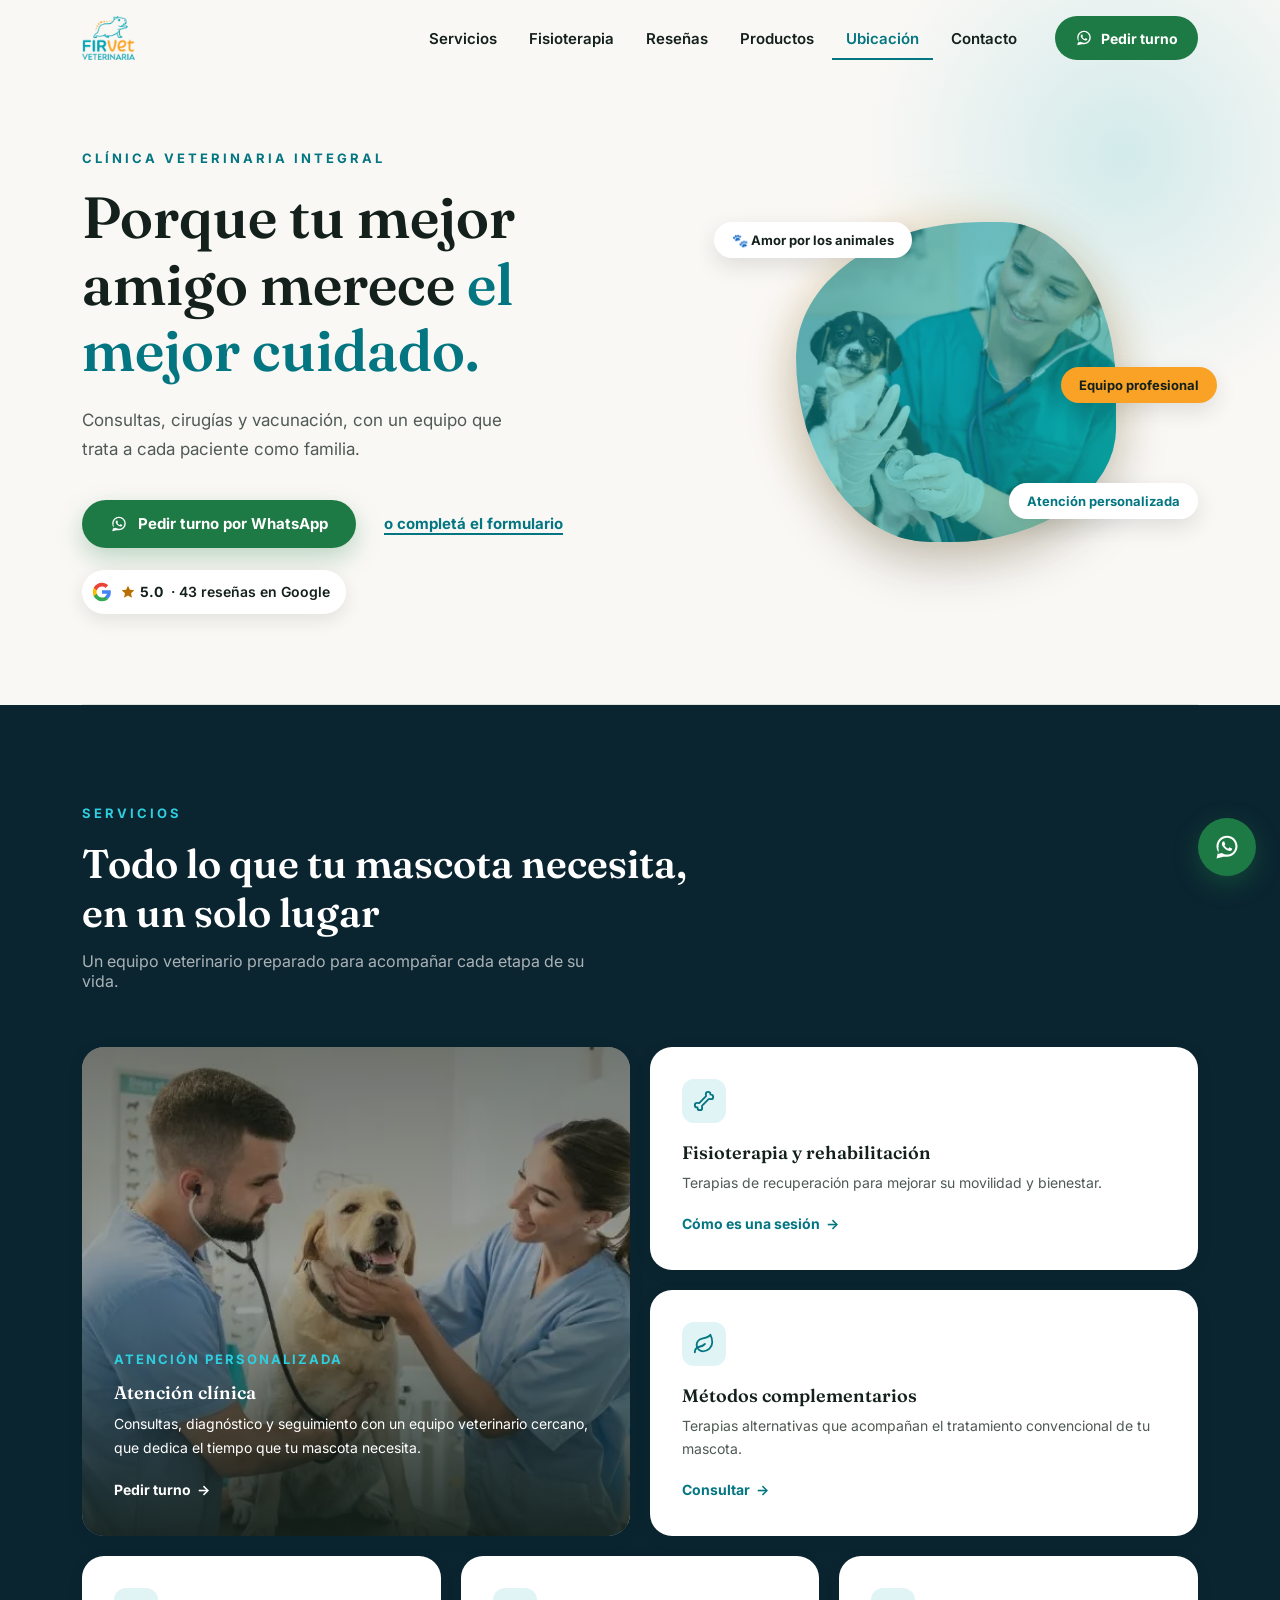
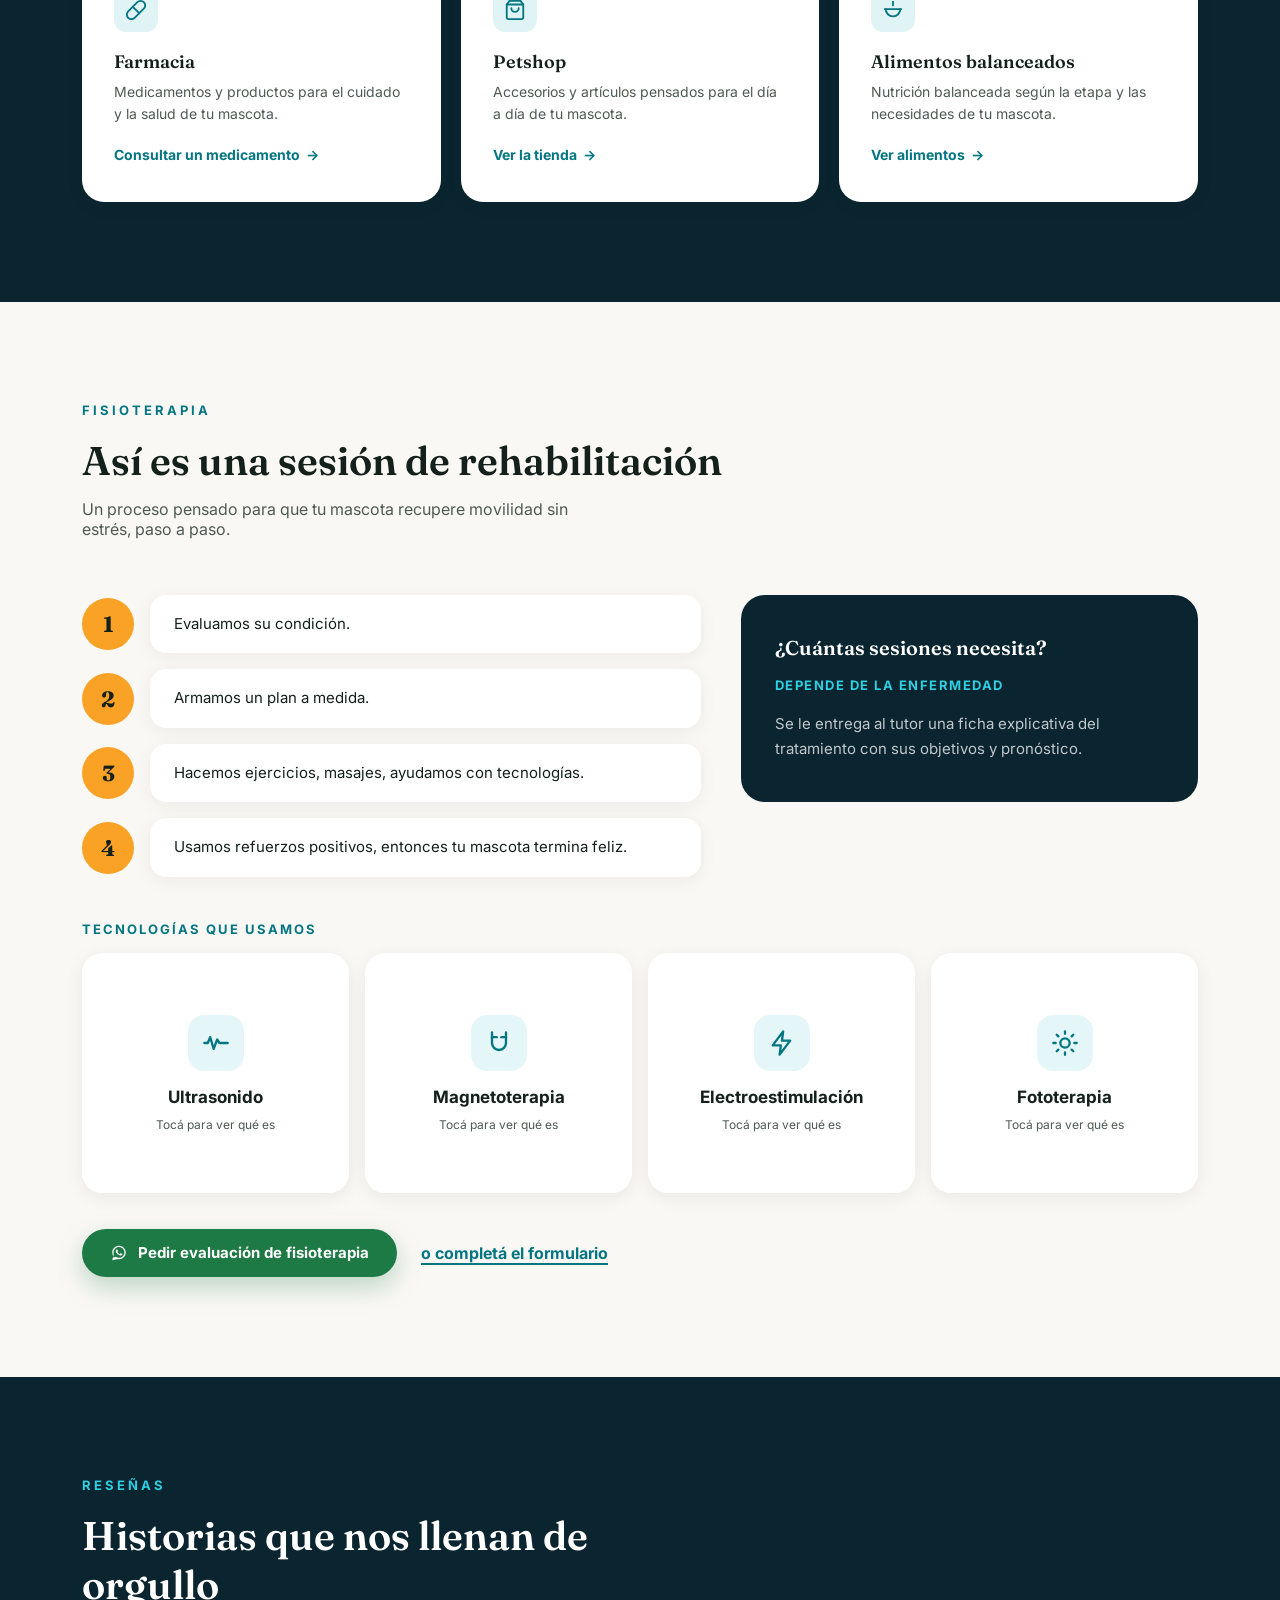
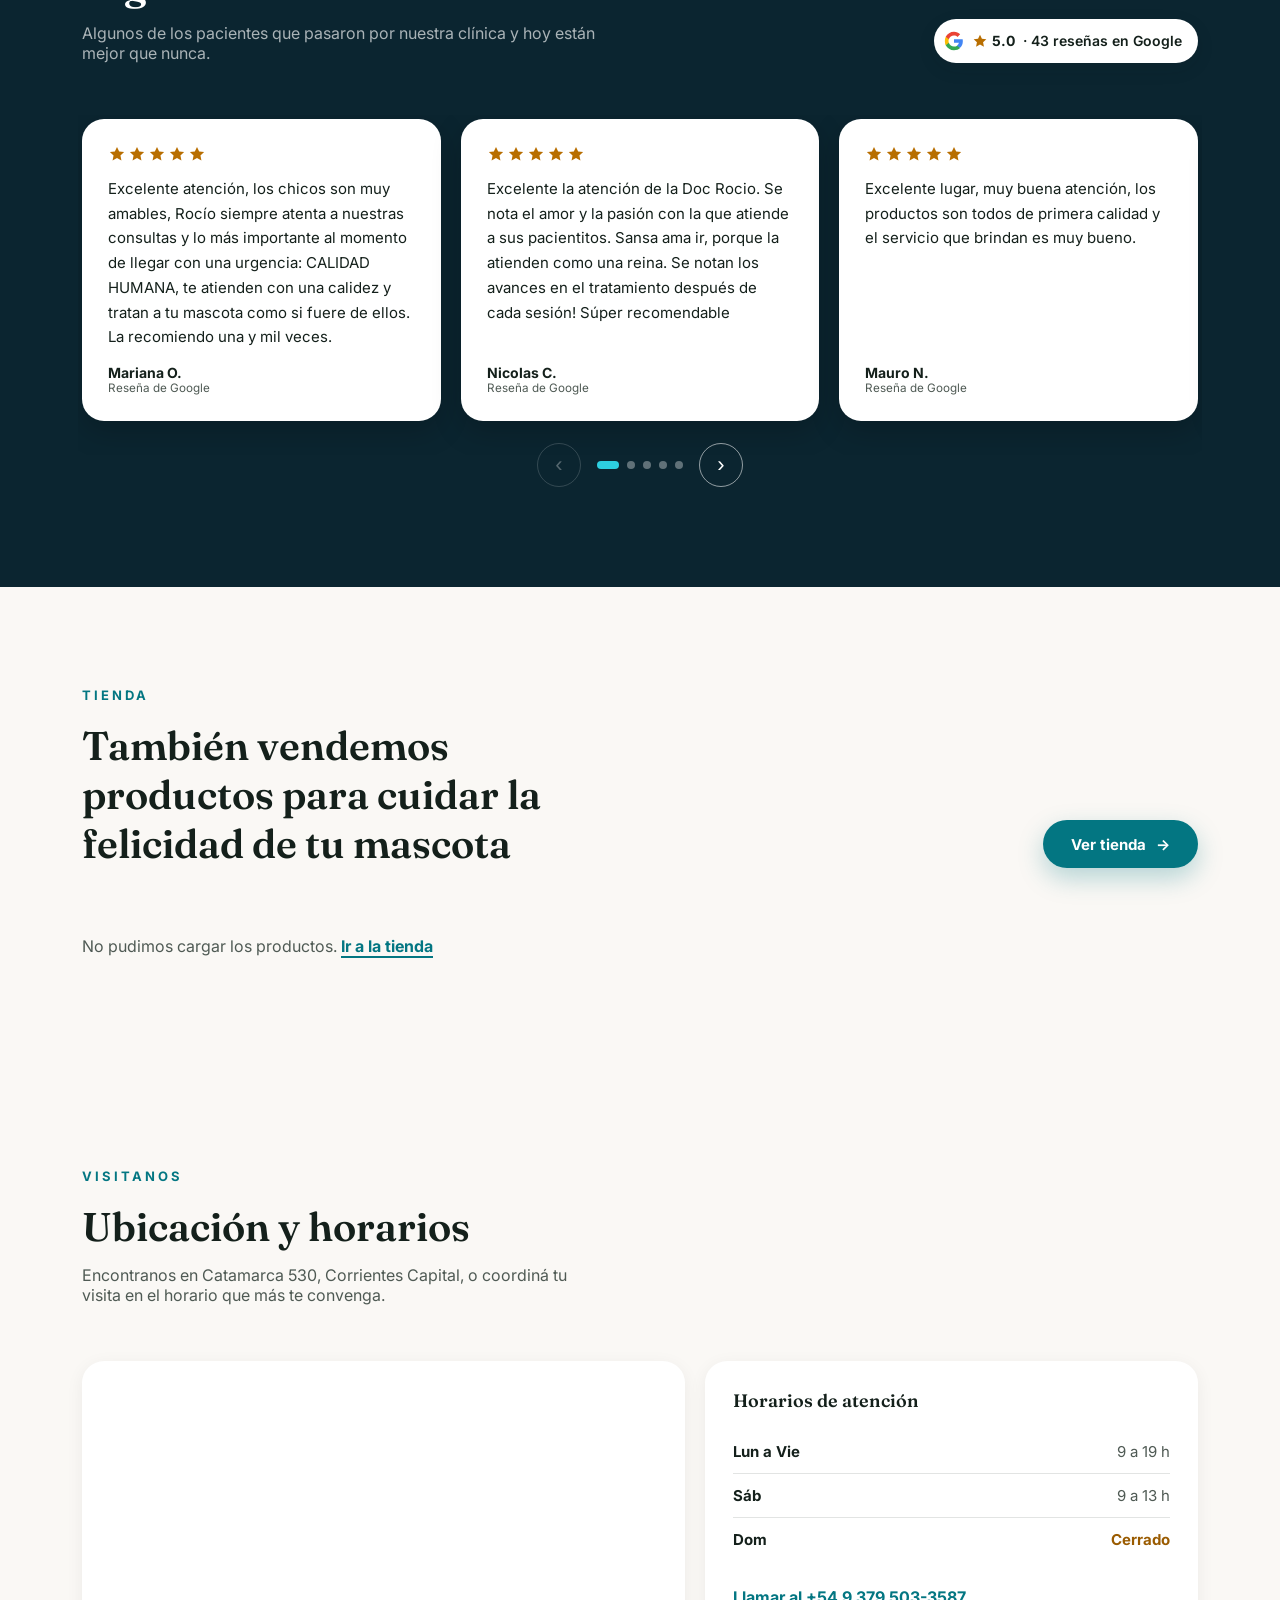
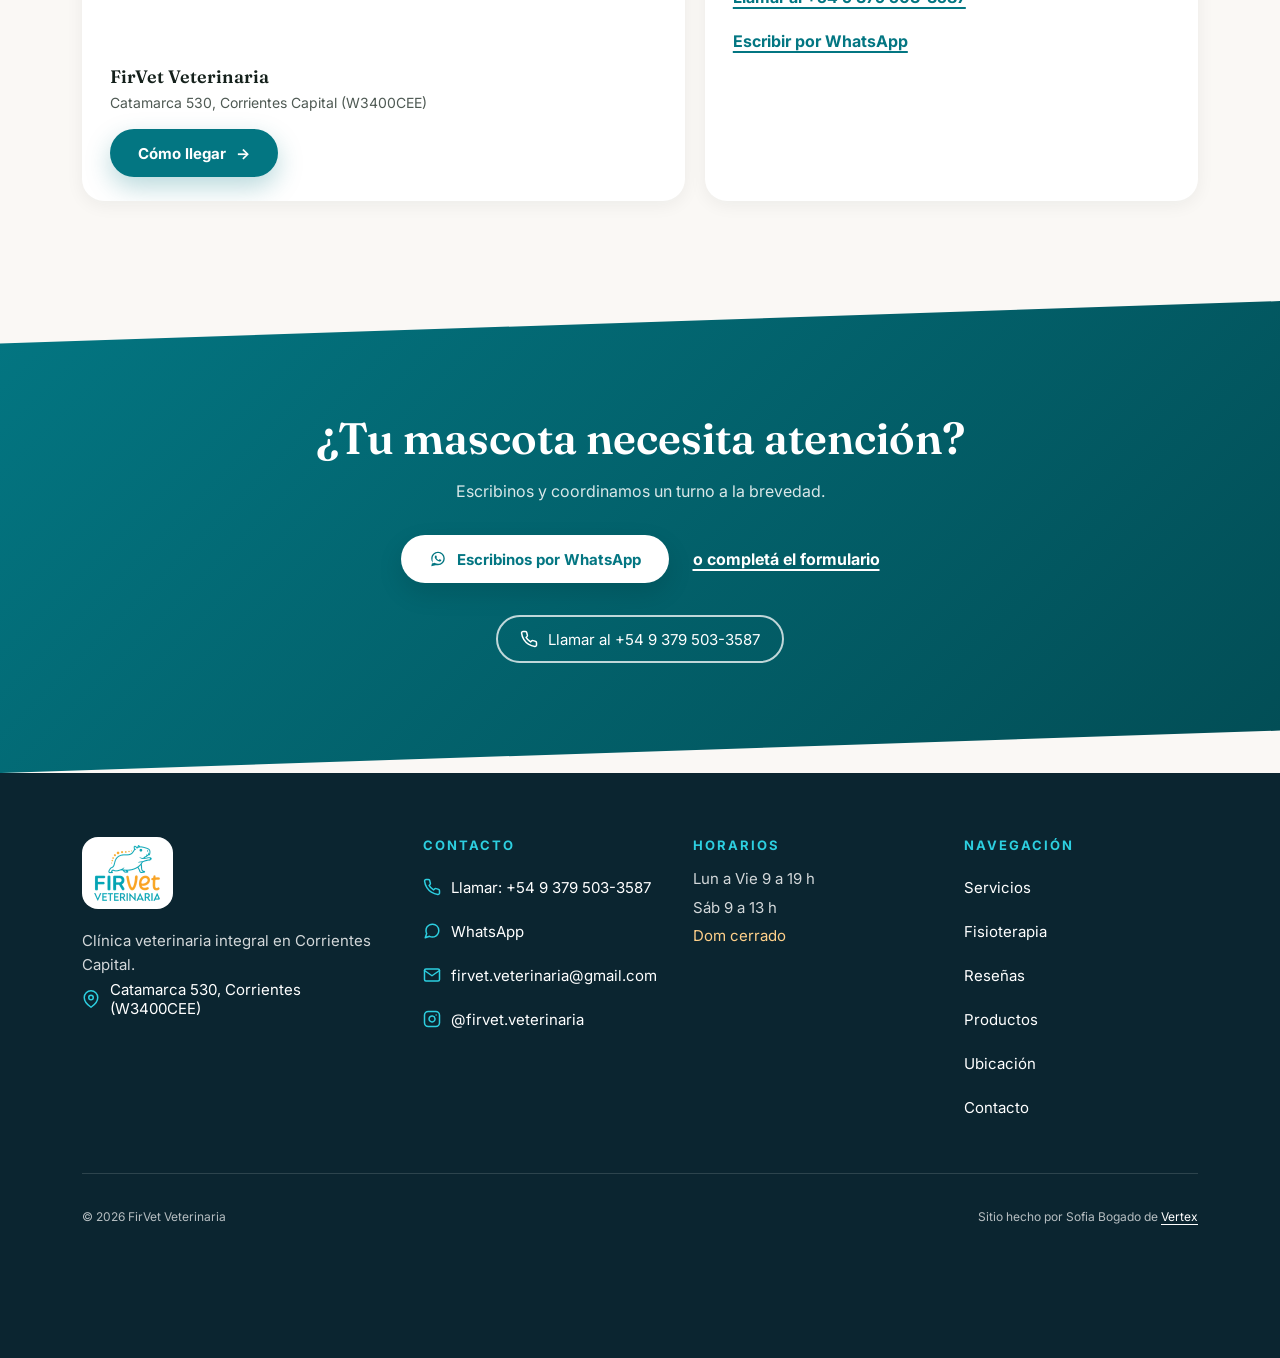
==== commit 20d9ec61: "Reseñas: 3 visibles en compu y suma de Liza T., Gabriela D. y Hugo R. Co-Authored-By: Claude Opus 5." ====
--- a/index.html
+++ b/index.html
@@ -236,14 +236,15 @@
 
   /* RESEÑAS */
   .resenas-head{display:flex;justify-content:space-between;align-items:flex-end;gap:24px;flex-wrap:wrap;}
-  /* Carrusel: 2 reseñas visibles (1 en celular, con la siguiente asomando); se desliza con el dedo o con las flechas */
+  /* Carrusel: 3 reseñas visibles en compu, 2 en tablet y 1 en celular (con la siguiente asomando) */
   .reviews-grid{
     display:flex;gap:20px;overflow-x:auto;scroll-snap-type:x mandatory;overscroll-behavior-x:contain;
     scrollbar-width:none;padding:4px 4px 34px;margin:-4px -4px -34px;scroll-padding:0 4px;
   }
   .reviews-grid::-webkit-scrollbar{display:none;}
   .reviews-grid:focus-visible{outline:3px solid var(--secondary);outline-offset:4px;border-radius:24px;}
-  .reviews-grid > .review-card{flex:0 0 calc((100% - 20px) / 2);scroll-snap-align:start;}
+  .reviews-grid > .review-card{flex:0 0 calc((100% - 40px) / 3);scroll-snap-align:start;}
+  @media(max-width:1024px){.reviews-grid > .review-card{flex-basis:calc((100% - 20px) / 2);}}
   @media(max-width:700px){.reviews-grid > .review-card{flex-basis:86%;}}
   .reviews-nav{display:flex;align-items:center;justify-content:center;gap:16px;margin-top:22px;}
   .reviews-arrow{
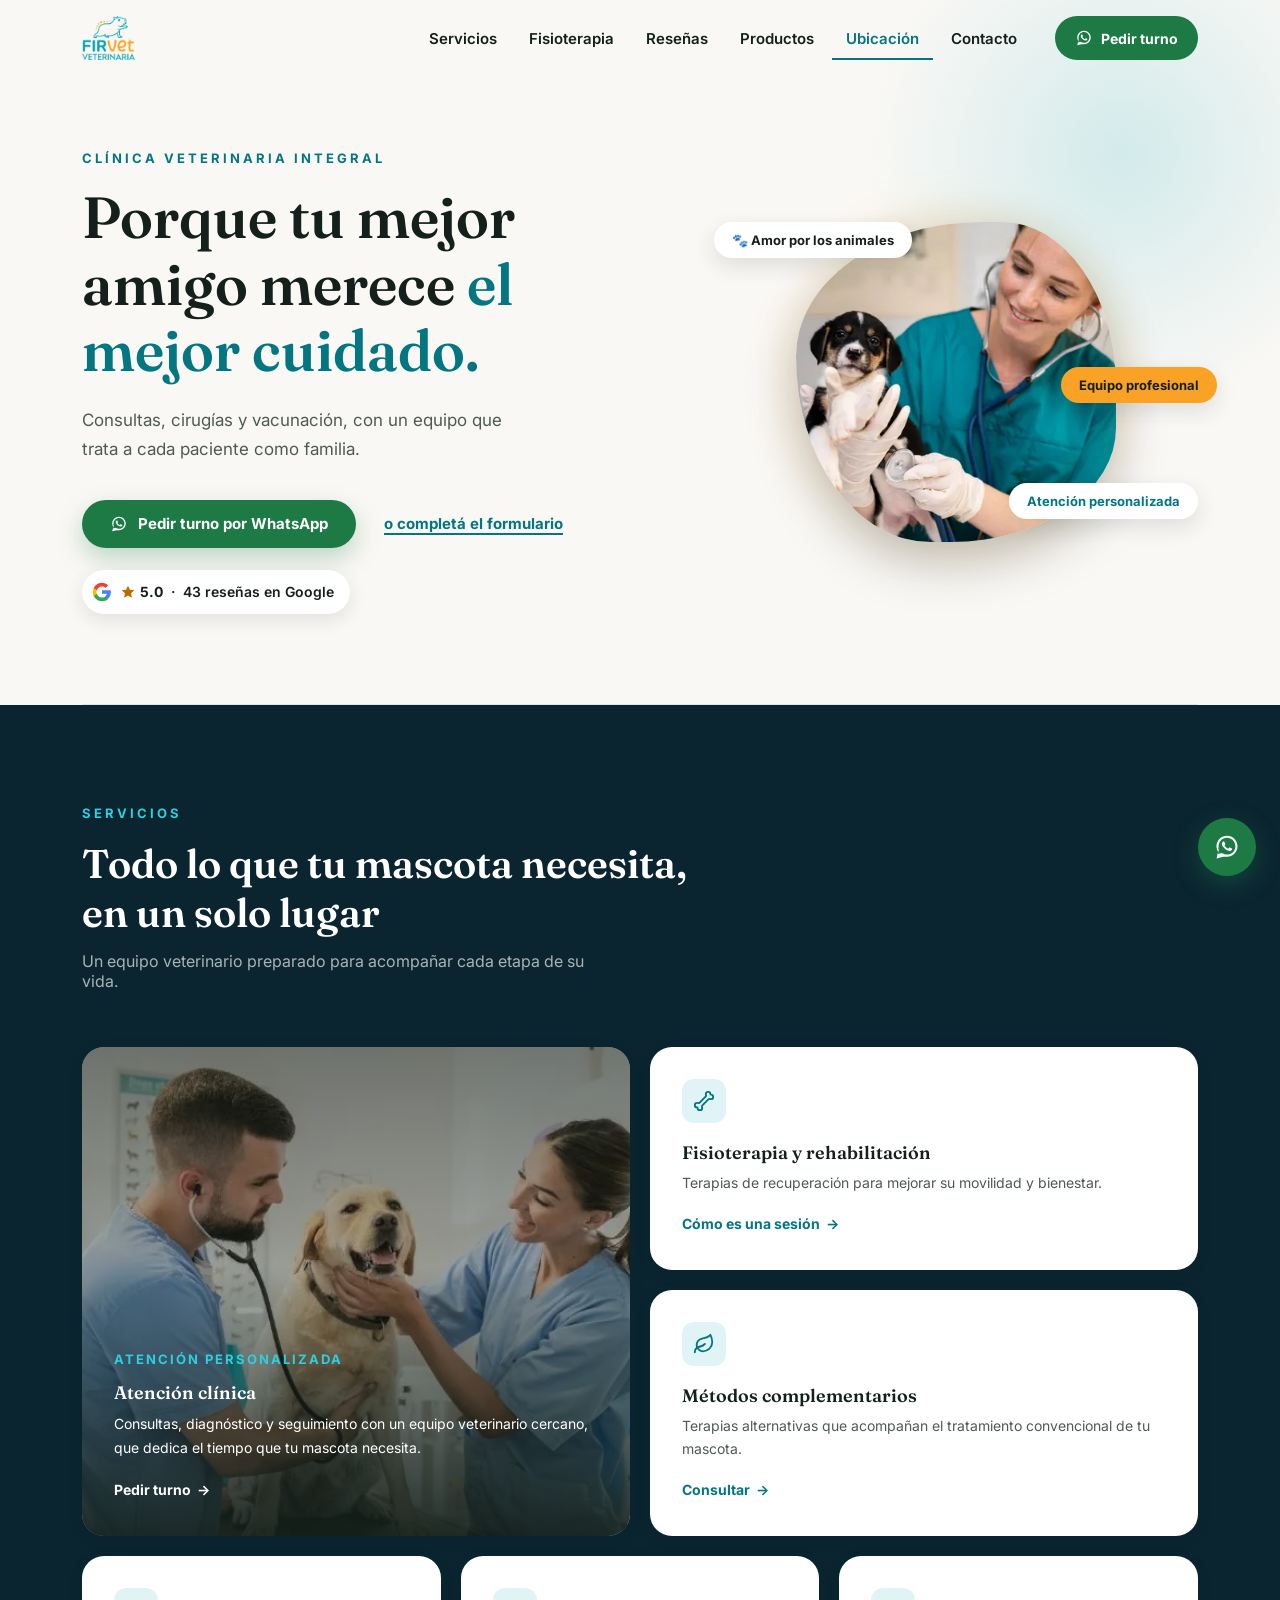
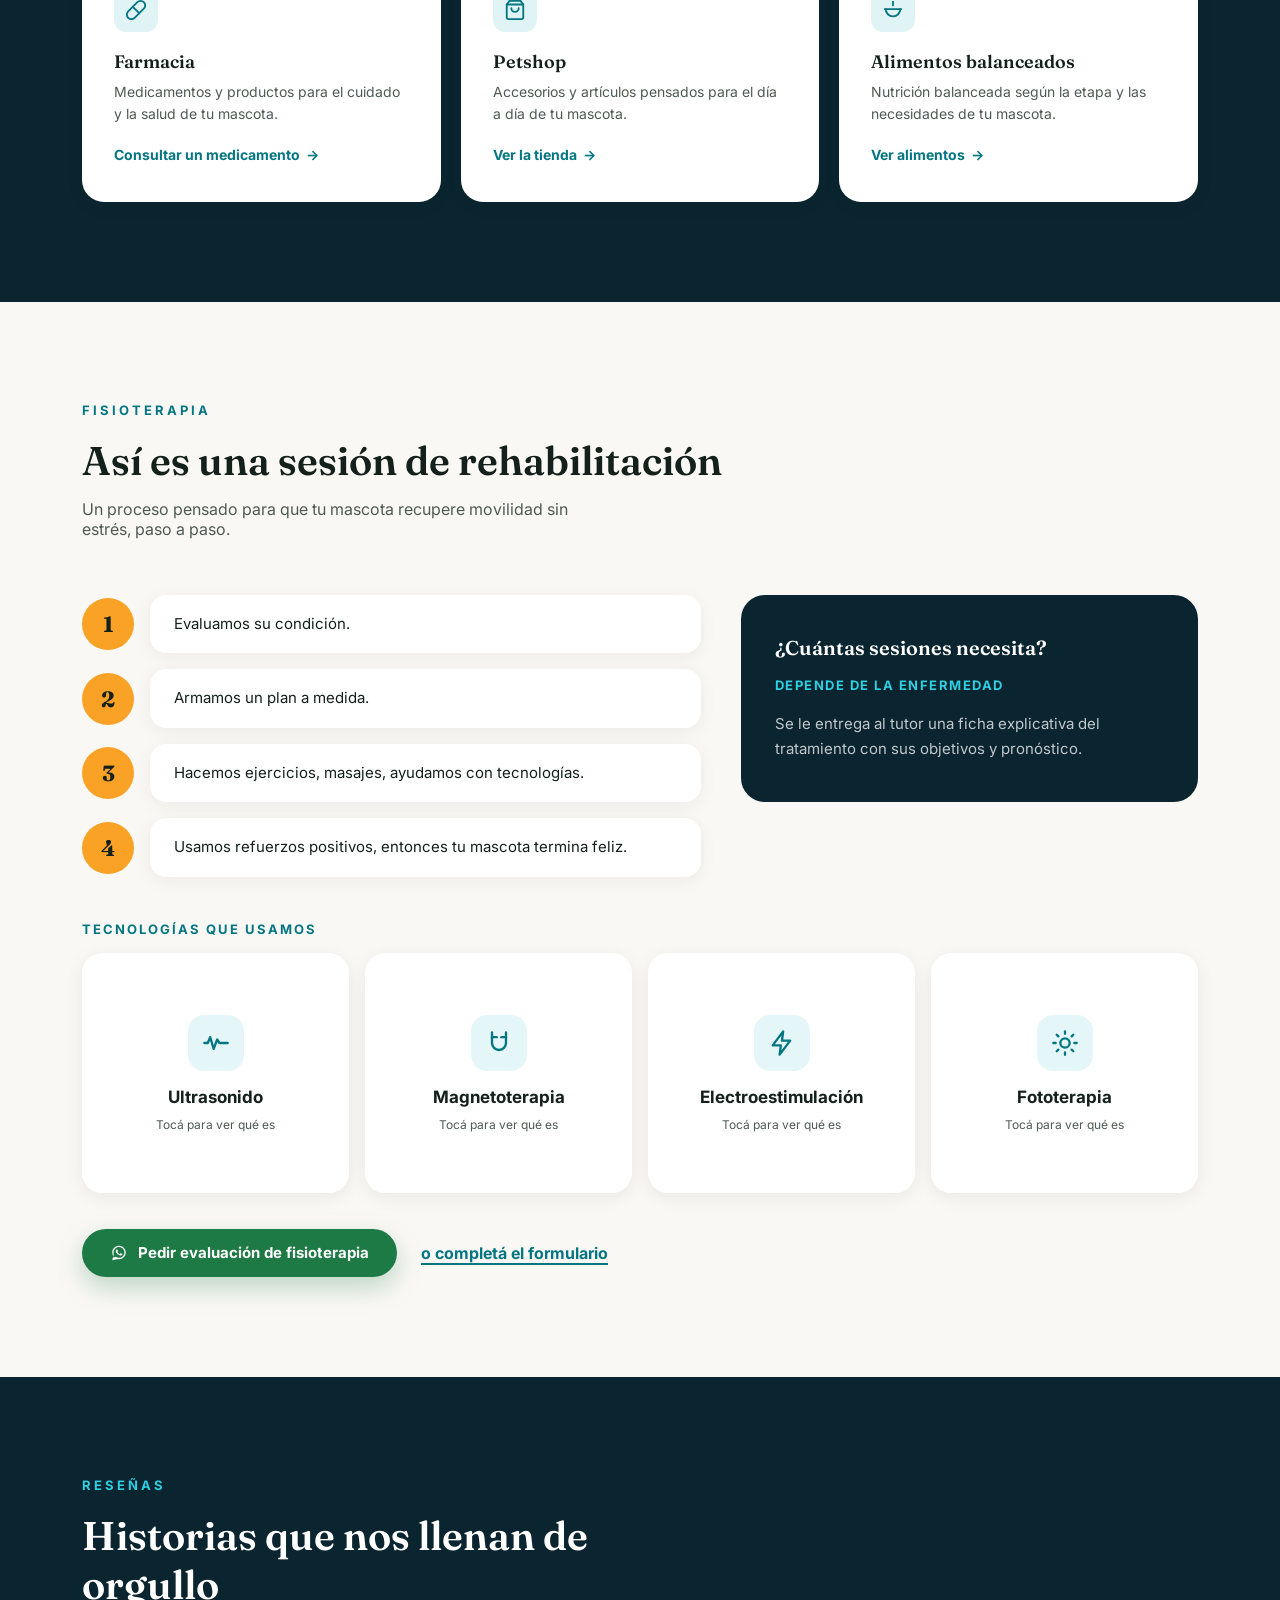
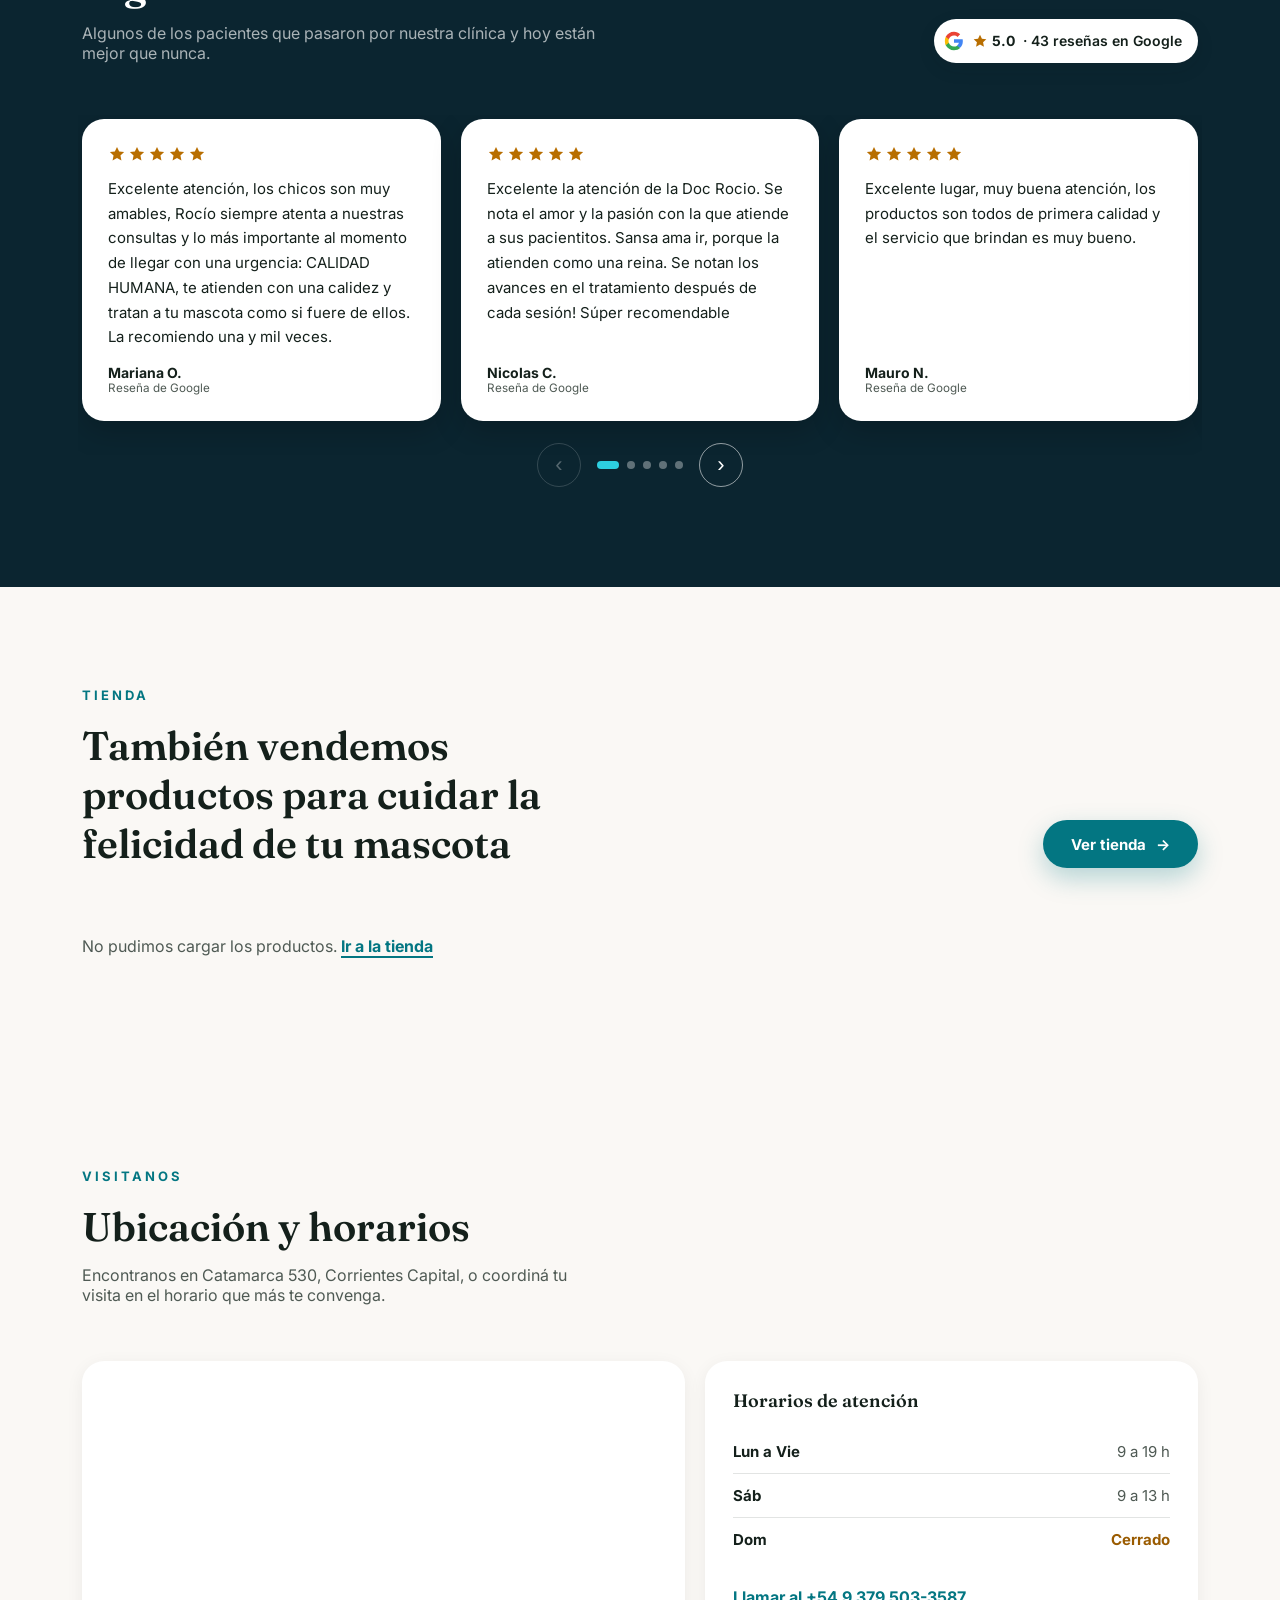
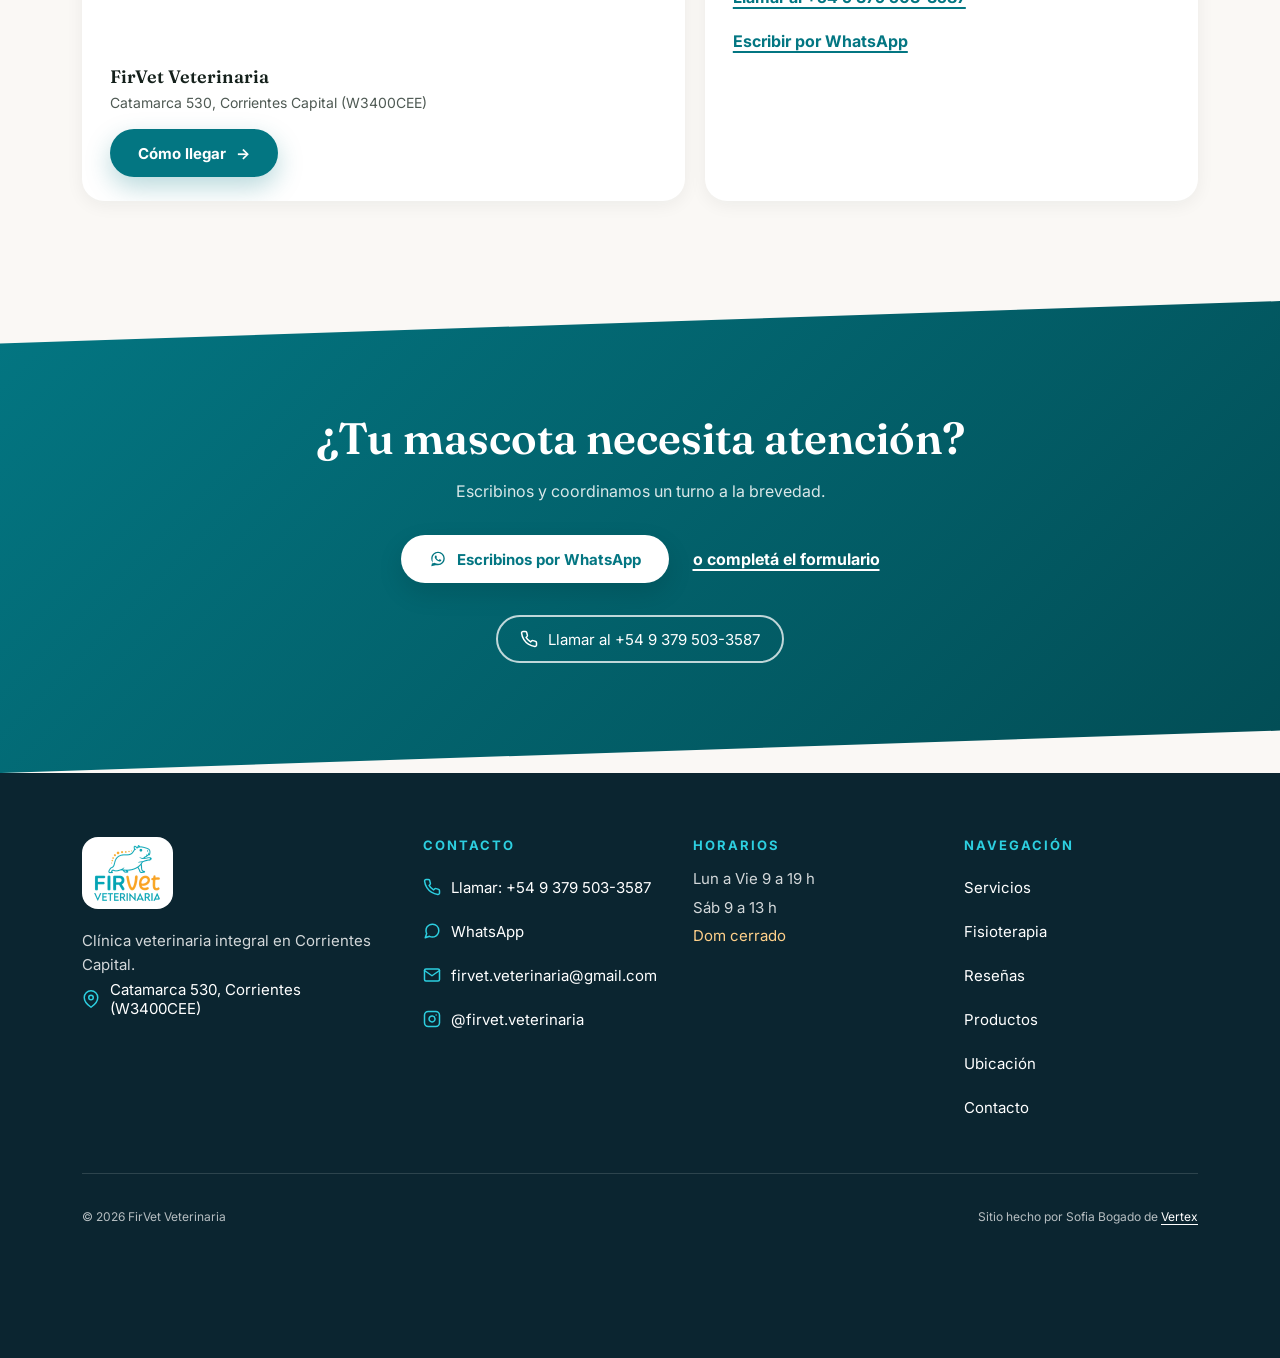
==== commit 0ab3e5d7: "Hero: rediseño mobile y foto sin overlay - < 768px: foto rectangular 4:3 arriba, título, subtítulo, " ====
--- a/index.html
+++ b/index.html
@@ -135,7 +135,6 @@
     animation:blobMove 9s ease-in-out infinite;
   }
   .blob img{width:100%;height:100%;object-fit:cover;display:block;}
-  .blob::after{content:'';position:absolute;inset:0;background:linear-gradient(135deg, rgba(5,165,181,0.5), rgba(17,175,162,0.55));}
   @keyframes blobMove{
     0%,100%{border-radius:62% 38% 55% 45% / 45% 55% 38% 62%;}
     50%{border-radius:45% 55% 38% 62% / 62% 38% 55% 45%;}
@@ -490,6 +489,8 @@
     .hero-visual{height:240px;margin-top:8px;}
     .blob-glow{width:260px;height:260px;}
     .blob{width:220px;height:220px;}
+    .chip-3{right:0;} /* con el hero a ancho completo, el -4% la sacaba de la pantalla */
+    .chip-2{right:auto;left:0;} /* a la derecha la tapaba el botón flotante de WhatsApp */
     .bento-feature{grid-column:span 6;min-height:300px;}
     .store-teaser{grid-template-columns:repeat(2,minmax(0,1fr));}
     .metrics{grid-template-columns:repeat(2,minmax(0,1fr));}
@@ -514,6 +515,27 @@
     .fisio-step{align-items:flex-start;}
     .fisio-step-num{width:42px;height:42px;font-size:18px;}
     .fisio-faq{padding:32px 24px;}
+  }
+  /* HERO MOBILE (< 768px): foto rectangular arriba, textos y CTA a ancho completo, sin etiquetas flotantes */
+  @media(max-width:767px){
+    .hero{padding:calc(var(--header-h) + 12px) 0 40px;}
+    .hero-grid{grid-template-columns:1fr;gap:20px;}
+    .hero-visual{order:-1;height:auto;margin-top:0;}
+    .hero .blob-glow,.hero .chip,.hero .eyebrow{display:none;}
+    .blob{
+      position:relative;inset:auto;margin:0;width:100%;height:auto;aspect-ratio:4 / 3;
+      border-radius:16px;animation:none;box-shadow:0 12px 28px rgba(20,32,27,0.16);
+    }
+    .hero h1{font-size:30px;line-height:1.18;margin-bottom:12px;}
+    .hero p{font-size:16px;line-height:1.6;margin-bottom:20px;max-width:none;}
+    .hero-ctas{flex-direction:column;align-items:stretch;gap:4px;}
+    .hero-ctas .pill-btn{width:100%;justify-content:center;}
+    .hero-ctas .text-link{align-self:center;min-height:44px;display:inline-flex;align-items:center;}
+    .hero-badge{margin-top:2px;text-align:center;}
+    .hero-badge .g-badge{background:none;box-shadow:none;padding:0;gap:6px;color:var(--ink);}
+    .hero-badge .g-badge:hover{transform:none;}
+    .hero-badge .g-badge > svg{display:none;}
+    .hero-badge .g-badge > span:last-child{text-decoration:underline;text-underline-offset:3px;}
   }
 </style>
 <script type="application/ld+json">
@@ -622,13 +644,13 @@
         <a href="https://wa.me/5493795033587?text=%C2%A1Hola%20FirVet!%20Quiero%20pedir%20un%20turno%20para%20mi%20mascota." target="_blank" rel="noopener" class="pill-btn wa"><svg viewBox="0 0 32 32" fill="#fff" aria-hidden="true"><path d="M16.001 3C9.373 3 4 8.373 4 15c0 2.362.688 4.564 1.874 6.418L4 29l7.775-1.842A11.94 11.94 0 0 0 16.001 27C22.628 27 28 21.627 28 15S22.628 3 16.001 3zm0 21.6c-1.98 0-3.855-.548-5.457-1.5l-.392-.232-4.61 1.092 1.127-4.49-.257-.407A9.55 9.55 0 0 1 6.4 15c0-5.294 4.307-9.6 9.601-9.6 5.293 0 9.6 4.306 9.6 9.6 0 5.293-4.307 9.6-9.6 9.6zm5.264-7.19c-.288-.144-1.706-.843-1.971-.938-.264-.096-.457-.144-.649.144-.192.288-.745.938-.913 1.13-.168.192-.336.216-.624.072-.288-.144-1.216-.448-2.316-1.428-.856-.763-1.434-1.706-1.602-1.994-.168-.288-.018-.444.126-.588.129-.128.288-.336.432-.504.144-.168.192-.288.288-.48.096-.192.048-.36-.024-.504-.072-.144-.649-1.564-.889-2.14-.234-.563-.472-.487-.649-.496l-.553-.01c-.192 0-.504.072-.768.36-.264.288-1.008.985-1.008 2.404 0 1.418 1.032 2.788 1.176 2.98.144.192 2.03 3.1 4.918 4.347.687.297 1.223.474 1.641.606.689.219 1.316.188 1.812.114.553-.083 1.706-.697 1.947-1.372.24-.674.24-1.252.168-1.372-.072-.12-.264-.192-.552-.336z"/></svg>Pedir turno por WhatsApp</a>
         <a href="contacto.html" class="text-link">o completá el formulario</a>
       </div>
-      <div class="hero-badge"><a class="g-badge" data-reviews-badge href="https://www.google.com/maps?cid=15733491255711557415" target="_blank" rel="noopener"><svg viewBox="0 0 24 24" aria-hidden="true"><path fill="#4285F4" d="M22.6 12.2c0-.8-.1-1.5-.2-2.2H12v4.2h5.9c-.3 1.4-1 2.5-2.2 3.3v2.7h3.6c2.1-1.9 3.3-4.8 3.3-8z"/><path fill="#34A853" d="M12 23c3 0 5.5-1 7.3-2.7l-3.6-2.7c-1 .7-2.3 1.1-3.7 1.1-2.9 0-5.3-1.9-6.2-4.5H2.1v2.8C3.9 20.5 7.7 23 12 23z"/><path fill="#FBBC05" d="M5.8 14.2c-.2-.7-.4-1.4-.4-2.2s.1-1.5.4-2.2V7H2.1C1.4 8.5 1 10.2 1 12s.4 3.5 1.1 5l3.7-2.8z"/><path fill="#EA4335" d="M12 5.4c1.6 0 3.1.6 4.2 1.7l3.2-3.2C17.5 2.1 15 1 12 1 7.7 1 3.9 3.5 2.1 7l3.7 2.8C6.7 7.3 9.1 5.4 12 5.4z"/></svg><span class="g-stars"><svg viewBox="0 0 24 24" aria-hidden="true"><path d="M12 2.5l2.9 6.1 6.6.8-4.9 4.6 1.3 6.6L12 17.3l-5.9 3.3 1.3-6.6-4.9-4.6 6.6-.8z"/></svg><strong data-reviews-rating>5.0</strong></span><span>· <span data-reviews-total>43</span> reseñas en Google</span></a></div>
+      <div class="hero-badge"><a class="g-badge" data-reviews-badge href="https://www.google.com/maps?cid=15733491255711557415" target="_blank" rel="noopener"><svg viewBox="0 0 24 24" aria-hidden="true"><path fill="#4285F4" d="M22.6 12.2c0-.8-.1-1.5-.2-2.2H12v4.2h5.9c-.3 1.4-1 2.5-2.2 3.3v2.7h3.6c2.1-1.9 3.3-4.8 3.3-8z"/><path fill="#34A853" d="M12 23c3 0 5.5-1 7.3-2.7l-3.6-2.7c-1 .7-2.3 1.1-3.7 1.1-2.9 0-5.3-1.9-6.2-4.5H2.1v2.8C3.9 20.5 7.7 23 12 23z"/><path fill="#FBBC05" d="M5.8 14.2c-.2-.7-.4-1.4-.4-2.2s.1-1.5.4-2.2V7H2.1C1.4 8.5 1 10.2 1 12s.4 3.5 1.1 5l3.7-2.8z"/><path fill="#EA4335" d="M12 5.4c1.6 0 3.1.6 4.2 1.7l3.2-3.2C17.5 2.1 15 1 12 1 7.7 1 3.9 3.5 2.1 7l3.7 2.8C6.7 7.3 9.1 5.4 12 5.4z"/></svg><span class="g-stars"><svg viewBox="0 0 24 24" aria-hidden="true"><path d="M12 2.5l2.9 6.1 6.6.8-4.9 4.6 1.3 6.6L12 17.3l-5.9 3.3 1.3-6.6-4.9-4.6 6.6-.8z"/></svg><strong data-reviews-rating>5.0</strong></span><span aria-hidden="true">·</span><span><span data-reviews-total>43</span> reseñas en Google</span></a></div>
     </div>
     <div class="hero-visual">
       <div class="blob-glow"></div>
       <div class="blob">
         <!-- TODO CONTENIDO: reemplazar por una foto propia de FirVet. Esta es de stock (antes se cargaba desde axoncomunicacion.net); revisar licencia/atribución. -->
-        <img src="img/hero-640.webp" srcset="img/hero-400.webp 400w, img/hero-640.webp 640w" sizes="(max-width: 640px) 260px, 320px" width="640" height="640" alt="Veterinaria revisando a un cachorro con el estetoscopio" fetchpriority="high" decoding="async">
+        <img src="img/hero-640.webp" srcset="img/hero-400.webp 400w, img/hero-640.webp 640w" sizes="(max-width: 767px) calc(100vw - 32px), 320px" width="640" height="640" alt="Veterinaria revisando a un cachorro con el estetoscopio" fetchpriority="high" decoding="async">
       </div>
       <span class="chip chip-1">🐾 Amor por los animales</span>
       <span class="chip chip-2">Atención personalizada</span>
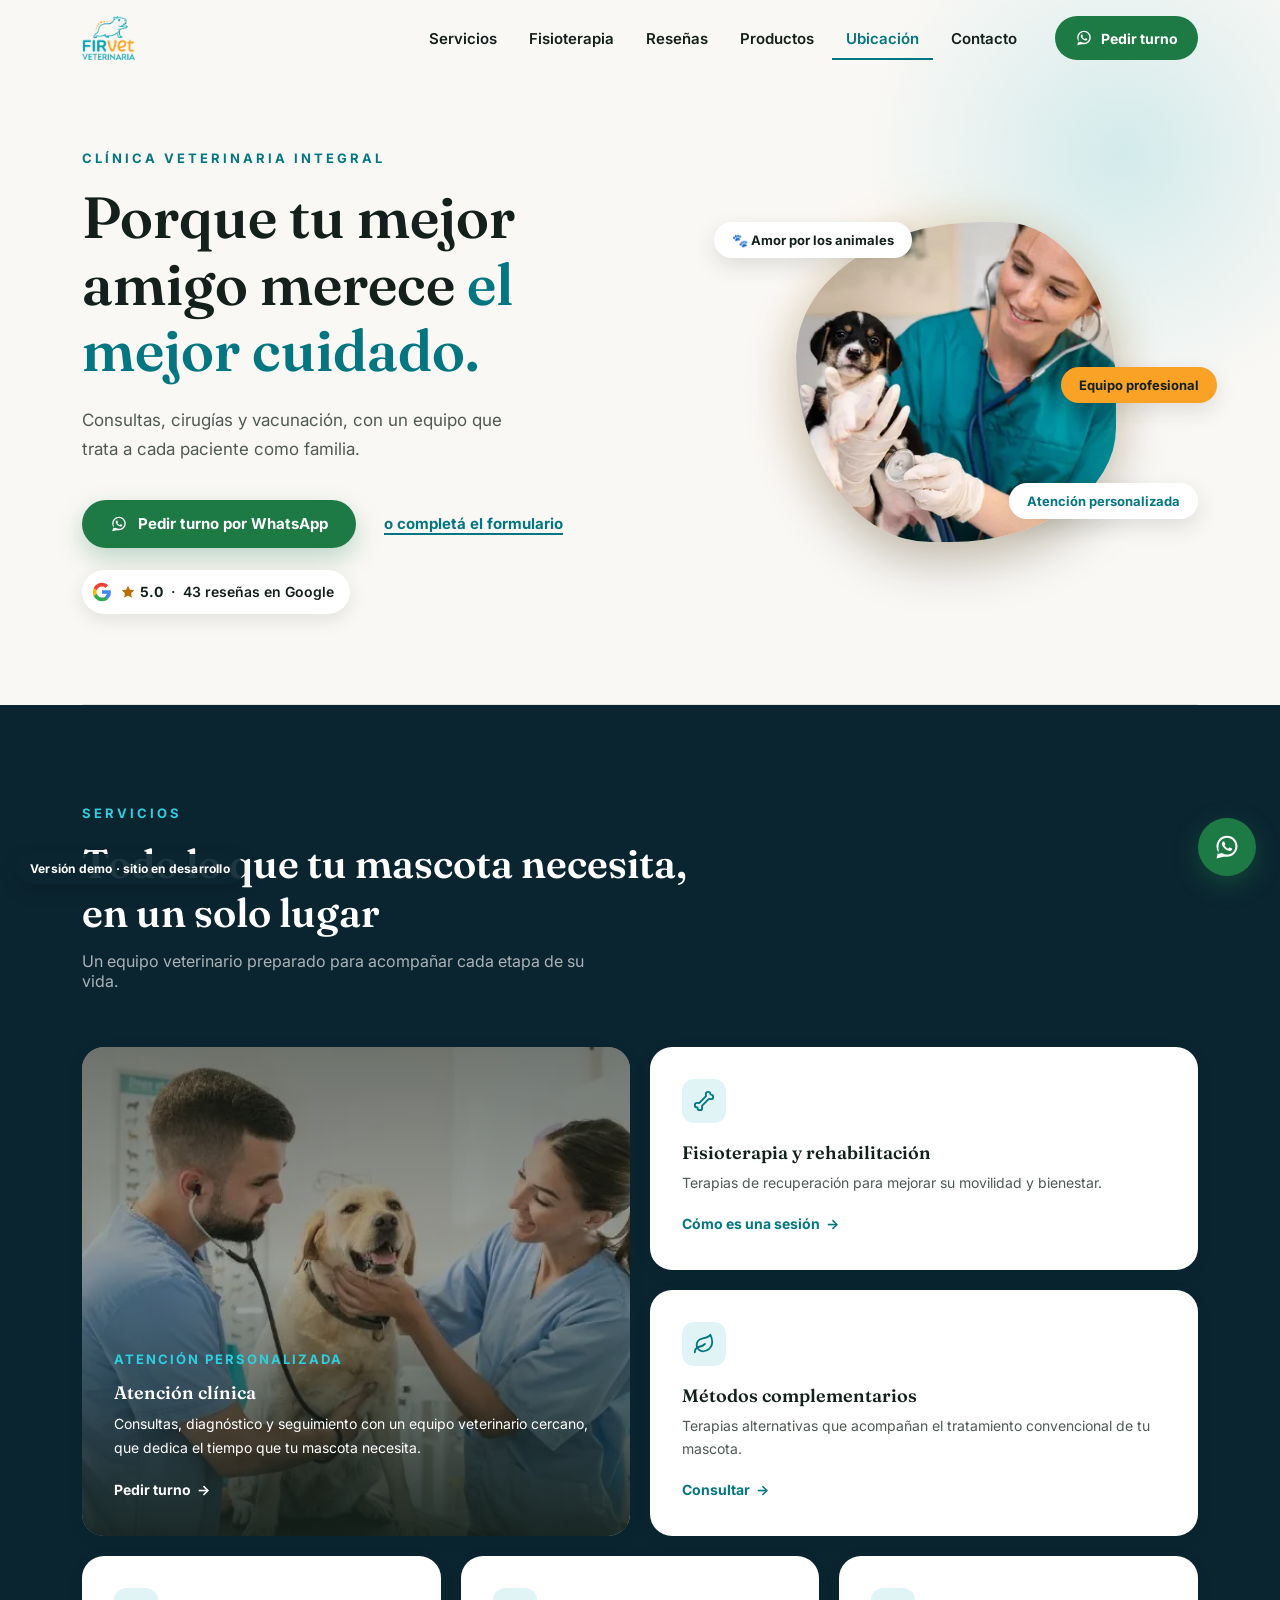
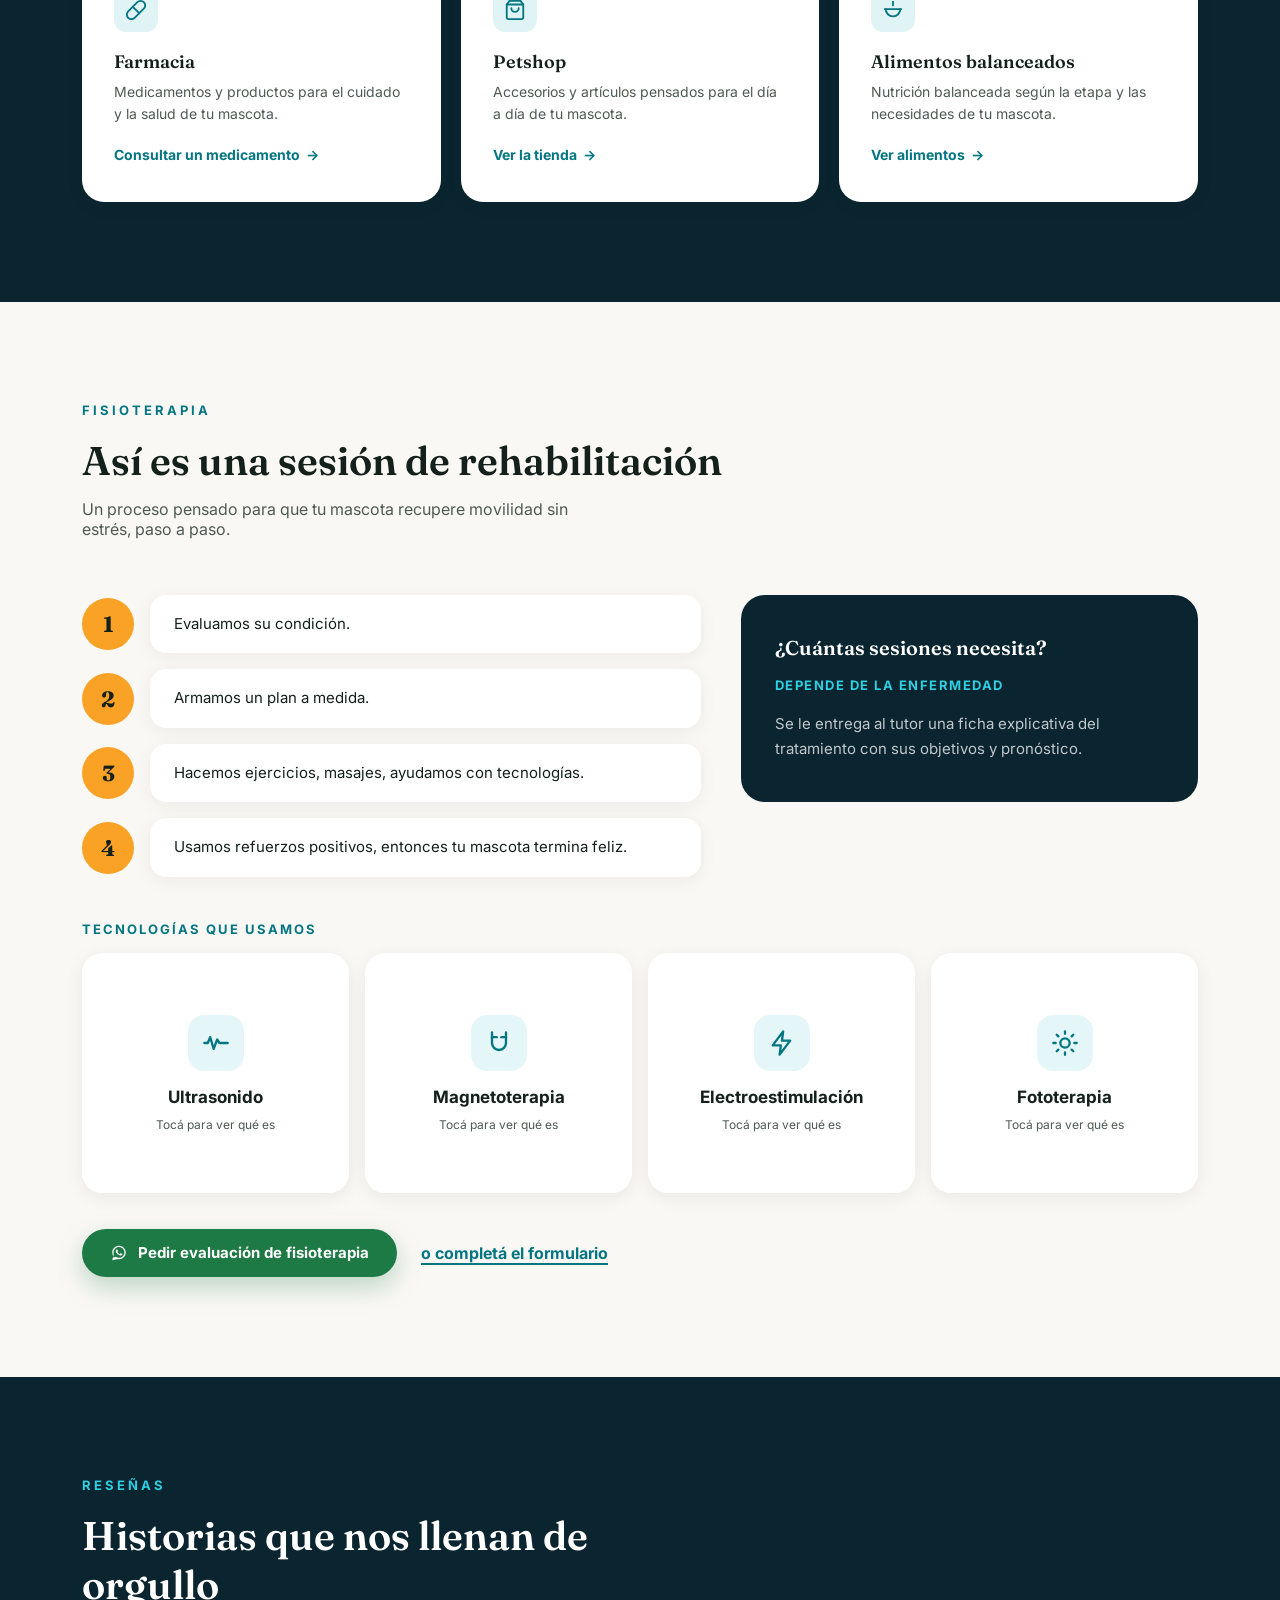
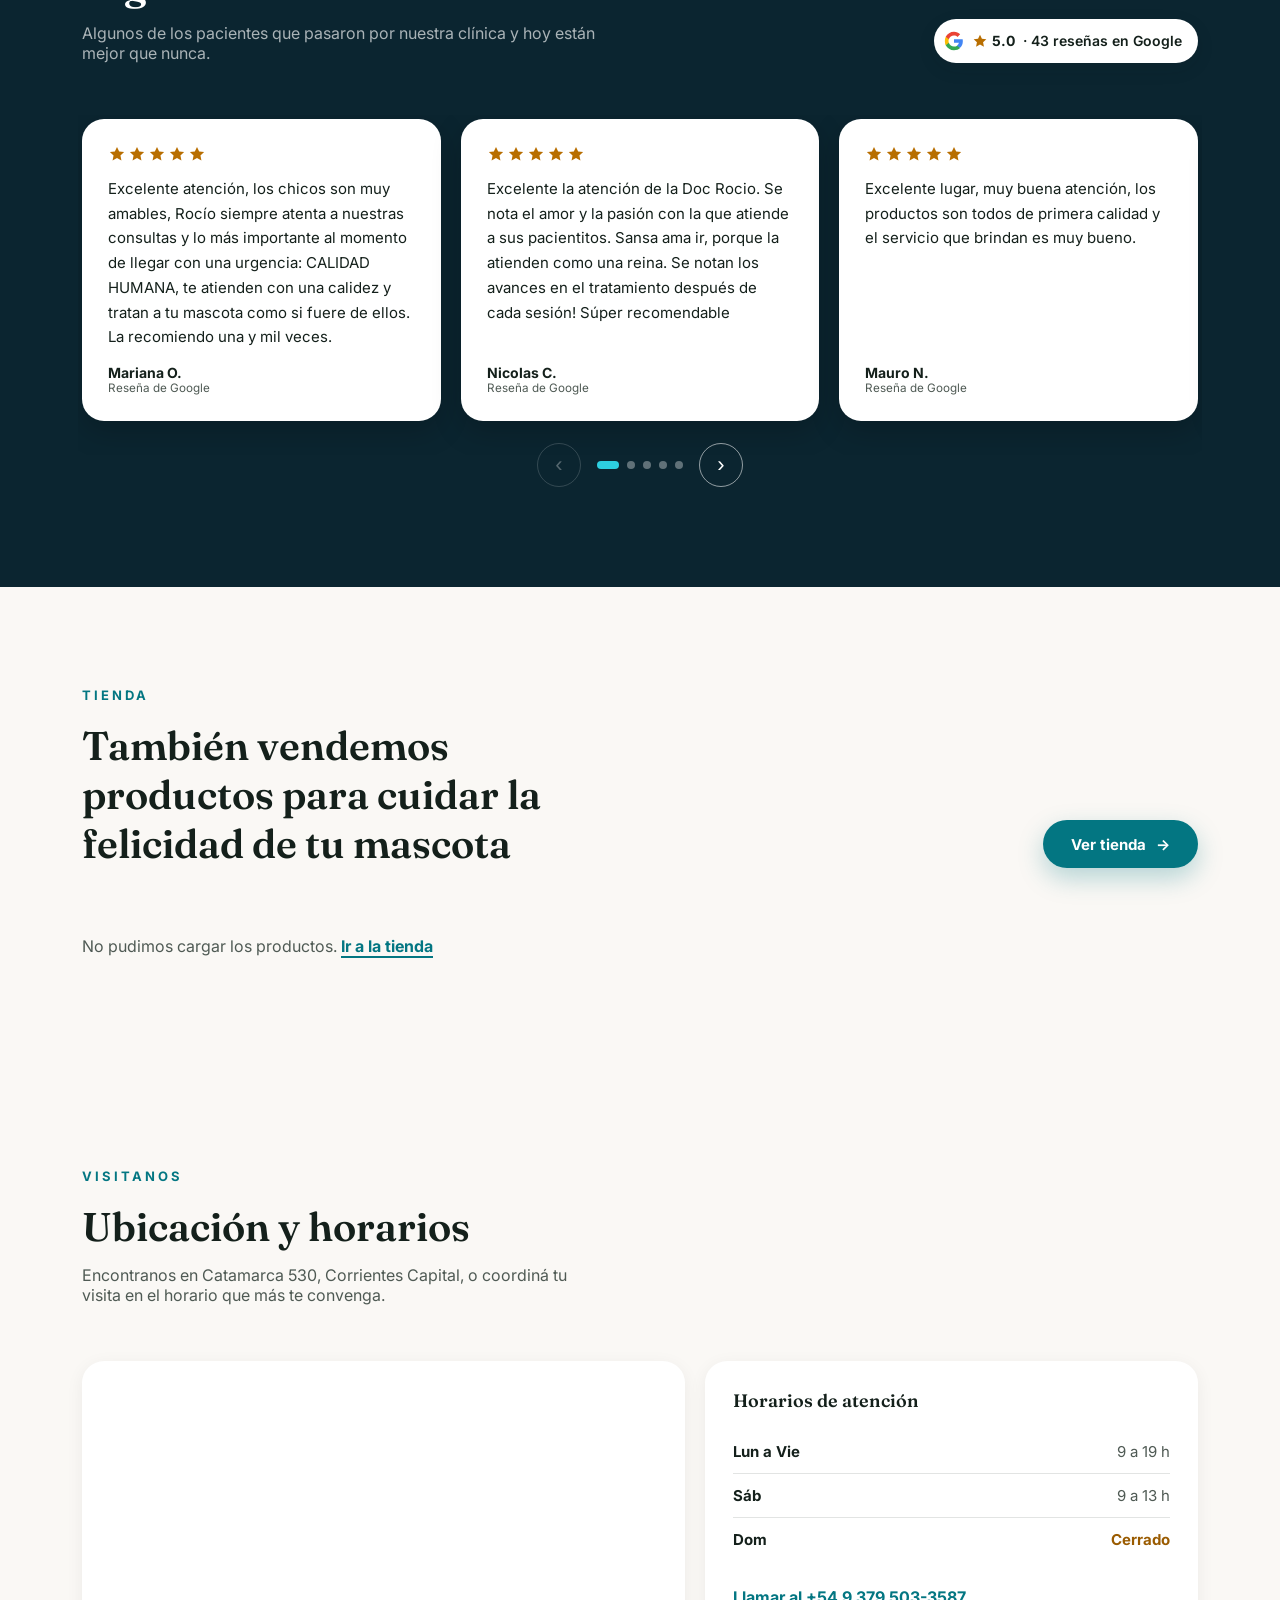
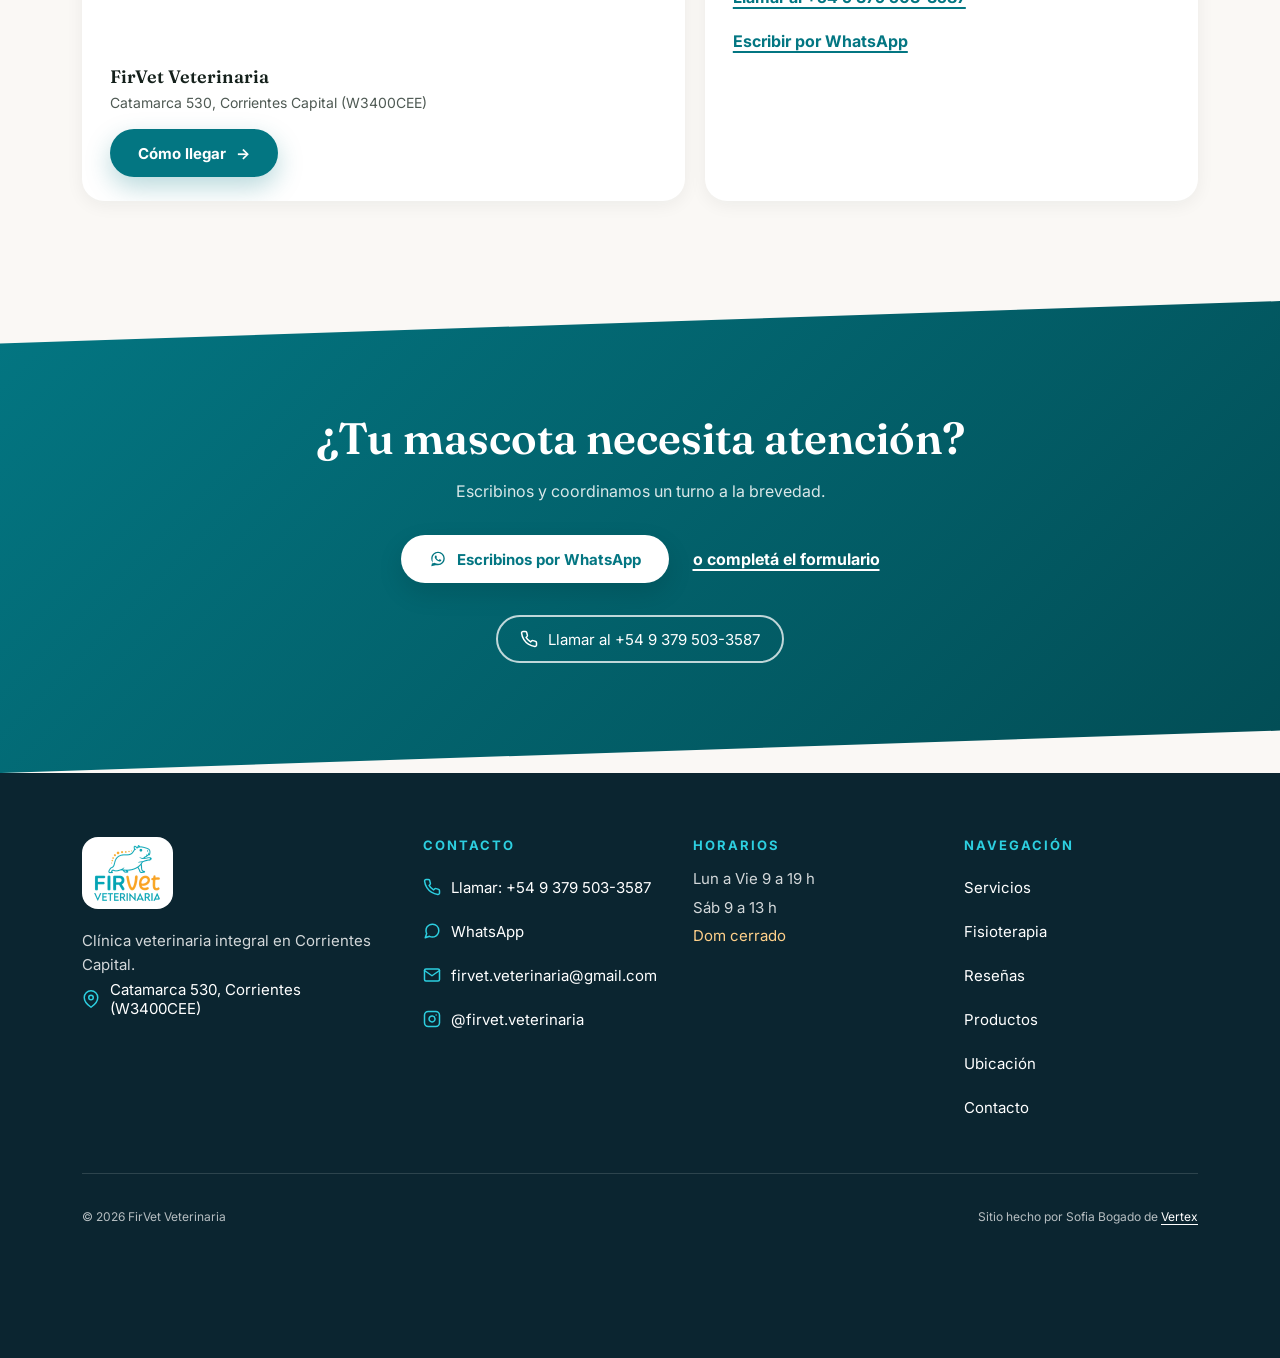
==== commit 7c8552f2: "Demo: cartel de versión demo y noindex en las páginas públicas - Cartel fijo abajo a la izquierda (s" ====
--- a/index.html
+++ b/index.html
@@ -10,6 +10,8 @@
 <!-- End Google Tag Manager -->
 <meta charset="UTF-8">
 <meta name="viewport" content="width=device-width, initial-scale=1.0">
+<!-- DEMO: sacar esta línea cuando la clienta apruebe el sitio y se publique de verdad (y poner DEMO = false en site.js) -->
+<meta name="robots" content="noindex, nofollow">
 <meta name="theme-color" content="#05A5B5">
 <title>FirVet — Clínica veterinaria en Corrientes Capital</title>
 <meta name="description" content="Clínica veterinaria integral en Corrientes Capital: consultas, fisioterapia y rehabilitación, vacunación, farmacia y tienda para tu mascota.">
@@ -536,6 +538,43 @@
     .hero-badge .g-badge:hover{transform:none;}
     .hero-badge .g-badge > svg{display:none;}
     .hero-badge .g-badge > span:last-child{text-decoration:underline;text-underline-offset:3px;}
+
+    /* SERVICIOS MOBILE: grilla 2x3 de tarjetas compactas; toda la tarjeta es el link */
+    .bento{grid-template-columns:repeat(2,minmax(0,1fr));grid-auto-rows:1fr;gap:12px;margin:0;padding:0;}
+    .bento .bento-item.bento-item{
+      grid-column:auto;grid-row:auto;min-height:104px;padding:14px;border-radius:18px;
+      justify-content:space-between;
+      position:relative;overflow:hidden;-webkit-tap-highlight-color:transparent;
+      transition:opacity .7s cubic-bezier(.16,1,.3,1), transform .12s ease, box-shadow .12s ease;
+    }
+    .bento .bento-item:hover{transform:none;box-shadow:0 4px 18px rgba(20,32,27,0.06);}
+    .bento .bento-item.visible:active,.bento .bento-item:active{transform:scale(.96);box-shadow:0 0 0 3px var(--secondary);}
+    .bento-icon{width:32px;height:32px;border-radius:9px;margin:0 0 12px;flex-shrink:0;}
+    .bento-icon svg{width:17px;height:17px;}
+    /* Solo ícono + título. Sin guiones: si una palabra no entra, baja entera a la línea siguiente.
+       15px desde 375px; en pantallas más angostas baja un poco para que "complementarios" entre en el ancho. */
+    .bento .bento-item h3{
+      font-size:clamp(13px, 4vw, 15px);line-height:1.25;margin:auto 0 0;
+      hyphens:none;-webkit-hyphens:none;overflow-wrap:normal;word-break:normal;
+    }
+    .bento .bento-item p{display:none;}
+
+    /* El link cubre toda la tarjeta; su texto se oculta y el nombre accesible lo da el aria-label */
+    .bento .bento-link{
+      position:absolute;inset:0;z-index:3;margin:0;padding:0;min-height:0;
+      align-self:stretch; /* con flex-start, Chrome lo dejaba con altura 0 */
+      font-size:0;color:transparent;border-radius:inherit;
+    }
+    .bento .bento-link:focus-visible{outline:3px solid var(--secondary);outline-offset:-3px;}
+    .bento .bento-feature{justify-content:flex-end;}
+    .bento .bento-feature .tag{display:none;}
+    .bento .bento-feature::before{background:linear-gradient(0deg, rgba(20,32,27,0.94) 0%, rgba(20,32,27,0.7) 55%, rgba(20,32,27,0.35) 100%);}
+    .bento .bento-feature h3{color:#fff;}
+  }
+  @media(max-width:340px){
+    /* Pantallas muy angostas (320px): un poco menos de padding y letra para que "complementarios" entre sin partirse */
+    .bento .bento-item.bento-item{padding:12px;}
+    .bento .bento-item h3{font-size:12.5px;}
   }
 </style>
 <script type="application/ld+json">
@@ -679,38 +718,38 @@
         <span class="tag">Atención personalizada</span>
         <h3>Atención clínica</h3>
         <p>Consultas, diagnóstico y seguimiento con un equipo veterinario cercano, que dedica el tiempo que tu mascota necesita.</p>
-        <a class="bento-link" href="https://wa.me/5493795033587?text=%C2%A1Hola%20FirVet!%20Quiero%20pedir%20un%20turno%20para%20una%20consulta." target="_blank" rel="noopener">Pedir turno <span aria-hidden="true">→</span></a>
+        <a class="bento-link" href="https://wa.me/5493795033587?text=%C2%A1Hola%20FirVet!%20Quiero%20pedir%20un%20turno%20para%20una%20consulta." target="_blank" rel="noopener" aria-label="Atención clínica: pedir turno por WhatsApp">Pedir turno <span aria-hidden="true">→</span></a>
       </div>
       <div class="bento-item bento-half reveal">
         <div class="bento-icon"><svg viewBox="0 0 24 24" fill="none" stroke="currentColor" stroke-width="2" stroke-linecap="round" stroke-linejoin="round" aria-hidden="true"><path d="M17 10c.7-.7 1.69 0 2.5 0a2.5 2.5 0 1 0 0-5 .5.5 0 0 1-.5-.5 2.5 2.5 0 1 0-5 0c0 .81.7 1.8 0 2.5l-7 7c-.7.7-1.69 0-2.5 0a2.5 2.5 0 0 0 0 5c.28 0 .5.22.5.5a2.5 2.5 0 1 0 5 0c0-.81-.7-1.8 0-2.5Z"/></svg></div>
         <h3>Fisioterapia y rehabilitación</h3>
         <p>Terapias de recuperación para mejorar su movilidad y bienestar.</p>
-        <a class="bento-link" href="#fisioterapia">Cómo es una sesión <span aria-hidden="true">→</span></a>
+        <a class="bento-link" href="#fisioterapia" aria-label="Fisioterapia y rehabilitación: ver cómo es una sesión">Cómo es una sesión <span aria-hidden="true">→</span></a>
       </div>
       <div class="bento-item bento-half reveal">
         <div class="bento-icon"><svg viewBox="0 0 24 24" fill="none" stroke="currentColor" stroke-width="2" stroke-linecap="round" stroke-linejoin="round" aria-hidden="true"><path d="M11 20A7 7 0 0 1 9.8 6.1C15.5 5 17 4.48 19 2c1 2 2 4.18 2 8 0 5.5-4.78 10-10 10Z"/><path d="M2 21c0-3 1.85-5.36 5.08-6C9.5 14.52 12 13 13 12"/></svg></div>
         <h3>Métodos complementarios</h3>
         <p>Terapias alternativas que acompañan el tratamiento convencional de tu mascota.</p>
         <!-- TODO CONTENIDO: si se arma una página o sección de métodos complementarios, cambiar este link. -->
-        <a class="bento-link" href="https://wa.me/5493795033587?text=%C2%A1Hola%20FirVet!%20Quiero%20consultar%20por%20los%20m%C3%A9todos%20complementarios." target="_blank" rel="noopener">Consultar <span aria-hidden="true">→</span></a>
+        <a class="bento-link" href="https://wa.me/5493795033587?text=%C2%A1Hola%20FirVet!%20Quiero%20consultar%20por%20los%20m%C3%A9todos%20complementarios." target="_blank" rel="noopener" aria-label="Métodos complementarios: consultar por WhatsApp">Consultar <span aria-hidden="true">→</span></a>
       </div>
       <div class="bento-item bento-third reveal">
         <div class="bento-icon"><svg viewBox="0 0 24 24" fill="none" stroke="currentColor" stroke-width="2" stroke-linecap="round" stroke-linejoin="round" aria-hidden="true"><path d="m10.5 20.5 10-10a4.95 4.95 0 1 0-7-7l-10 10a4.95 4.95 0 1 0 7 7Z"/><path d="m8.5 8.5 7 7"/></svg></div>
         <h3>Farmacia</h3>
         <p>Medicamentos y productos para el cuidado y la salud de tu mascota.</p>
-        <a class="bento-link" href="https://wa.me/5493795033587?text=%C2%A1Hola%20FirVet!%20Quiero%20consultar%20por%20un%20medicamento." target="_blank" rel="noopener">Consultar un medicamento <span aria-hidden="true">→</span></a>
+        <a class="bento-link" href="https://wa.me/5493795033587?text=%C2%A1Hola%20FirVet!%20Quiero%20consultar%20por%20un%20medicamento." target="_blank" rel="noopener" aria-label="Farmacia: consultar un medicamento por WhatsApp">Consultar un medicamento <span aria-hidden="true">→</span></a>
       </div>
       <div class="bento-item bento-third reveal">
         <div class="bento-icon"><svg viewBox="0 0 24 24" fill="none" stroke="currentColor" stroke-width="2" stroke-linecap="round" stroke-linejoin="round" aria-hidden="true"><path d="M6 2 3 6v14a2 2 0 0 0 2 2h14a2 2 0 0 0 2-2V6l-3-4Z"/><path d="M3 6h18"/><path d="M16 10a4 4 0 0 1-8 0"/></svg></div>
         <h3>Petshop</h3>
         <p>Accesorios y artículos pensados para el día a día de tu mascota.</p>
-        <a class="bento-link" href="tienda.html">Ver la tienda <span aria-hidden="true">→</span></a>
+        <a class="bento-link" href="tienda.html" aria-label="Petshop: ver la tienda">Ver la tienda <span aria-hidden="true">→</span></a>
       </div>
       <div class="bento-item bento-third reveal">
         <div class="bento-icon"><svg viewBox="0 0 24 24" fill="none" stroke="currentColor" stroke-width="2" stroke-linecap="round" stroke-linejoin="round" aria-hidden="true"><path d="M3 11h18"/><path d="M4 11a8 8 0 0 0 16 0"/><path d="M12 3v4"/></svg></div>
         <h3>Alimentos balanceados</h3>
         <p>Nutrición balanceada según la etapa y las necesidades de tu mascota.</p>
-        <a class="bento-link" href="tienda.html?categoria=Alimentos">Ver alimentos <span aria-hidden="true">→</span></a>
+        <a class="bento-link" href="tienda.html?categoria=Alimentos" aria-label="Alimentos balanceados: ver alimentos en la tienda">Ver alimentos <span aria-hidden="true">→</span></a>
       </div>
     </div>
   </div>
@@ -990,6 +1029,9 @@
 </footer>
 
 <script>
+  // iOS Safari solo muestra el estado :active de las tarjetas si existe un listener de touch
+  document.addEventListener('touchstart', () => {}, { passive: true });
+
   document.querySelectorAll('.tech-card').forEach(card => {
     card.addEventListener('click', () => {
       const on = card.classList.toggle('flipped');
--- a/site.css
+++ b/site.css
@@ -256,3 +256,14 @@
   *,*::before,*::after{animation-duration:.01ms !important;animation-iteration-count:1 !important;animation-delay:0s !important;transition-duration:.01ms !important;}
   .reveal{opacity:1;transform:none;}
 }
+
+/* Cartel de versión demo (lo agrega site.js mientras DEMO = true) */
+.demo-banner{
+  position:fixed;left:16px;bottom:16px;z-index:110;
+  padding:7px 14px;border-radius:999px;
+  background:rgba(11,37,48,0.92);color:#fff;
+  font-size:12px;font-weight:700;letter-spacing:.2px;line-height:1.3;
+  box-shadow:0 6px 18px rgba(0,0,0,0.18);pointer-events:none;
+}
+body.menu-open .demo-banner{display:none;}
+@media(max-width:400px){.demo-extra{display:none;}}
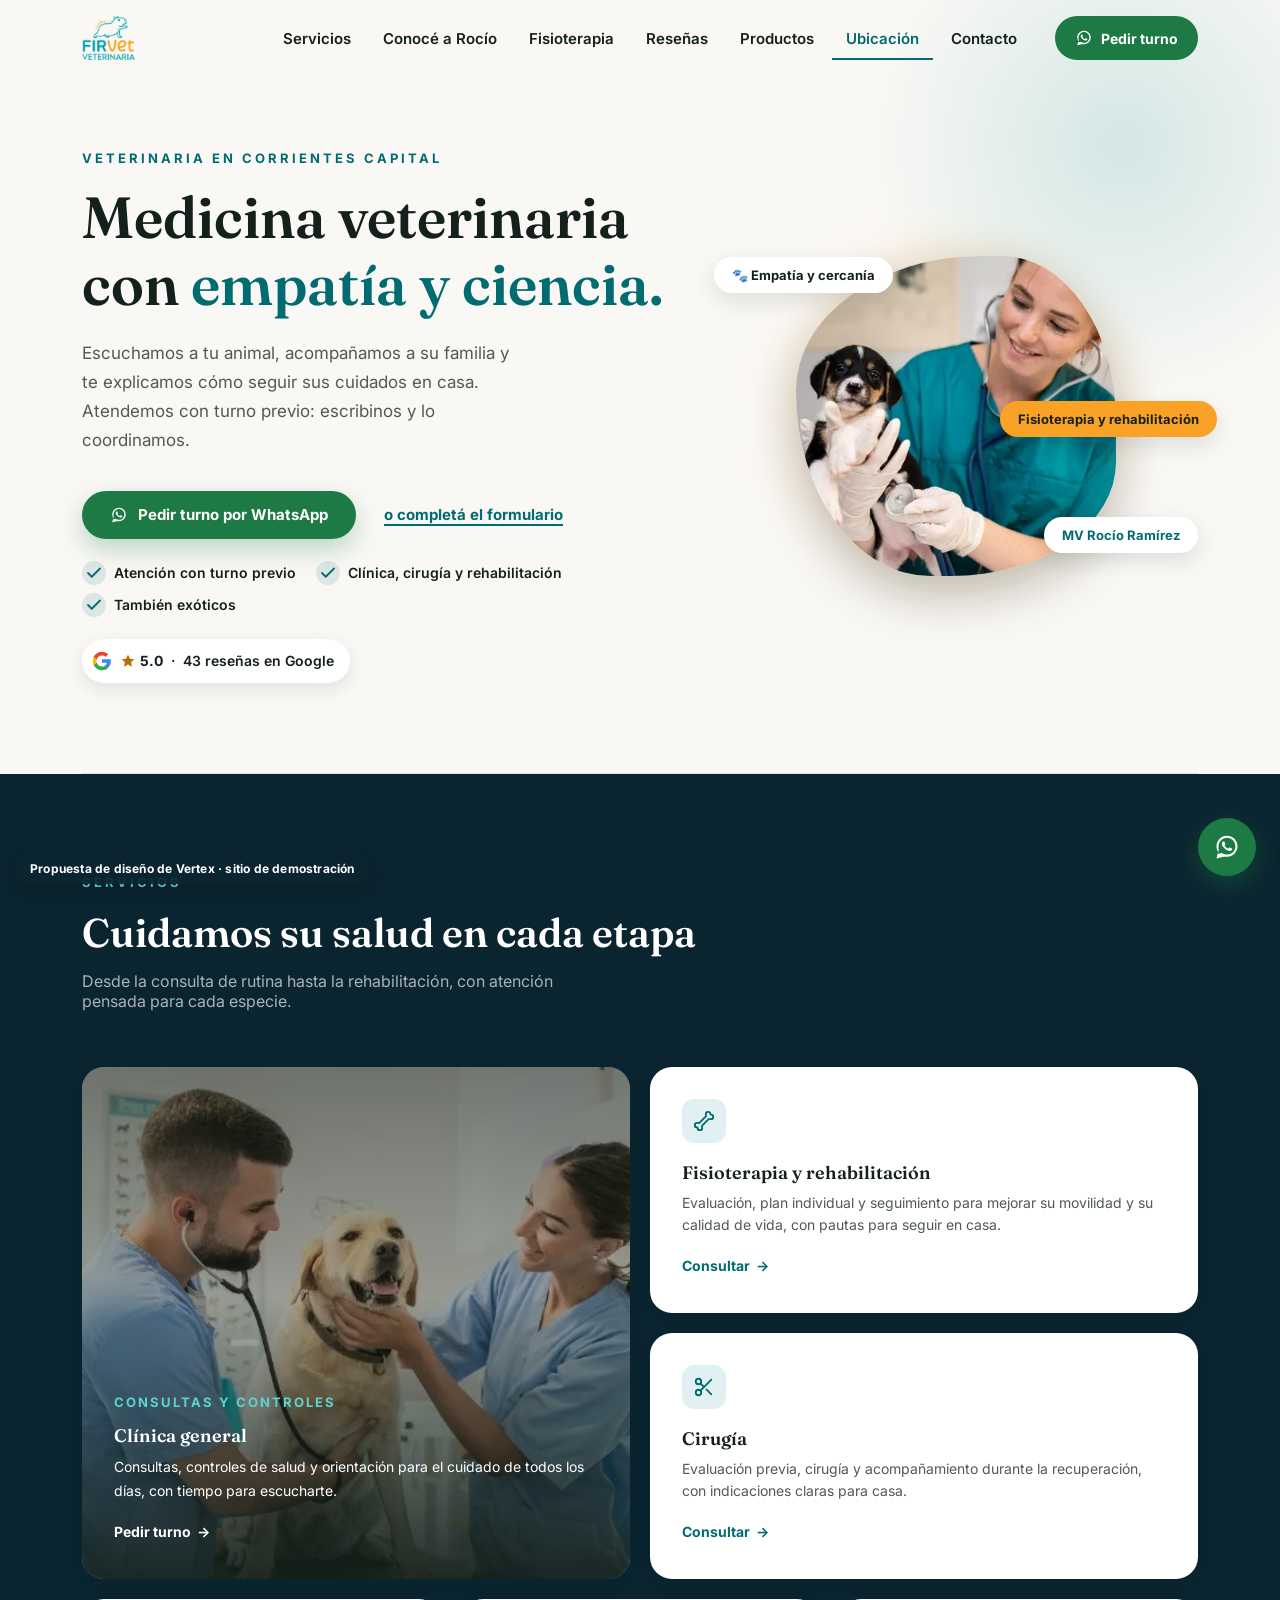
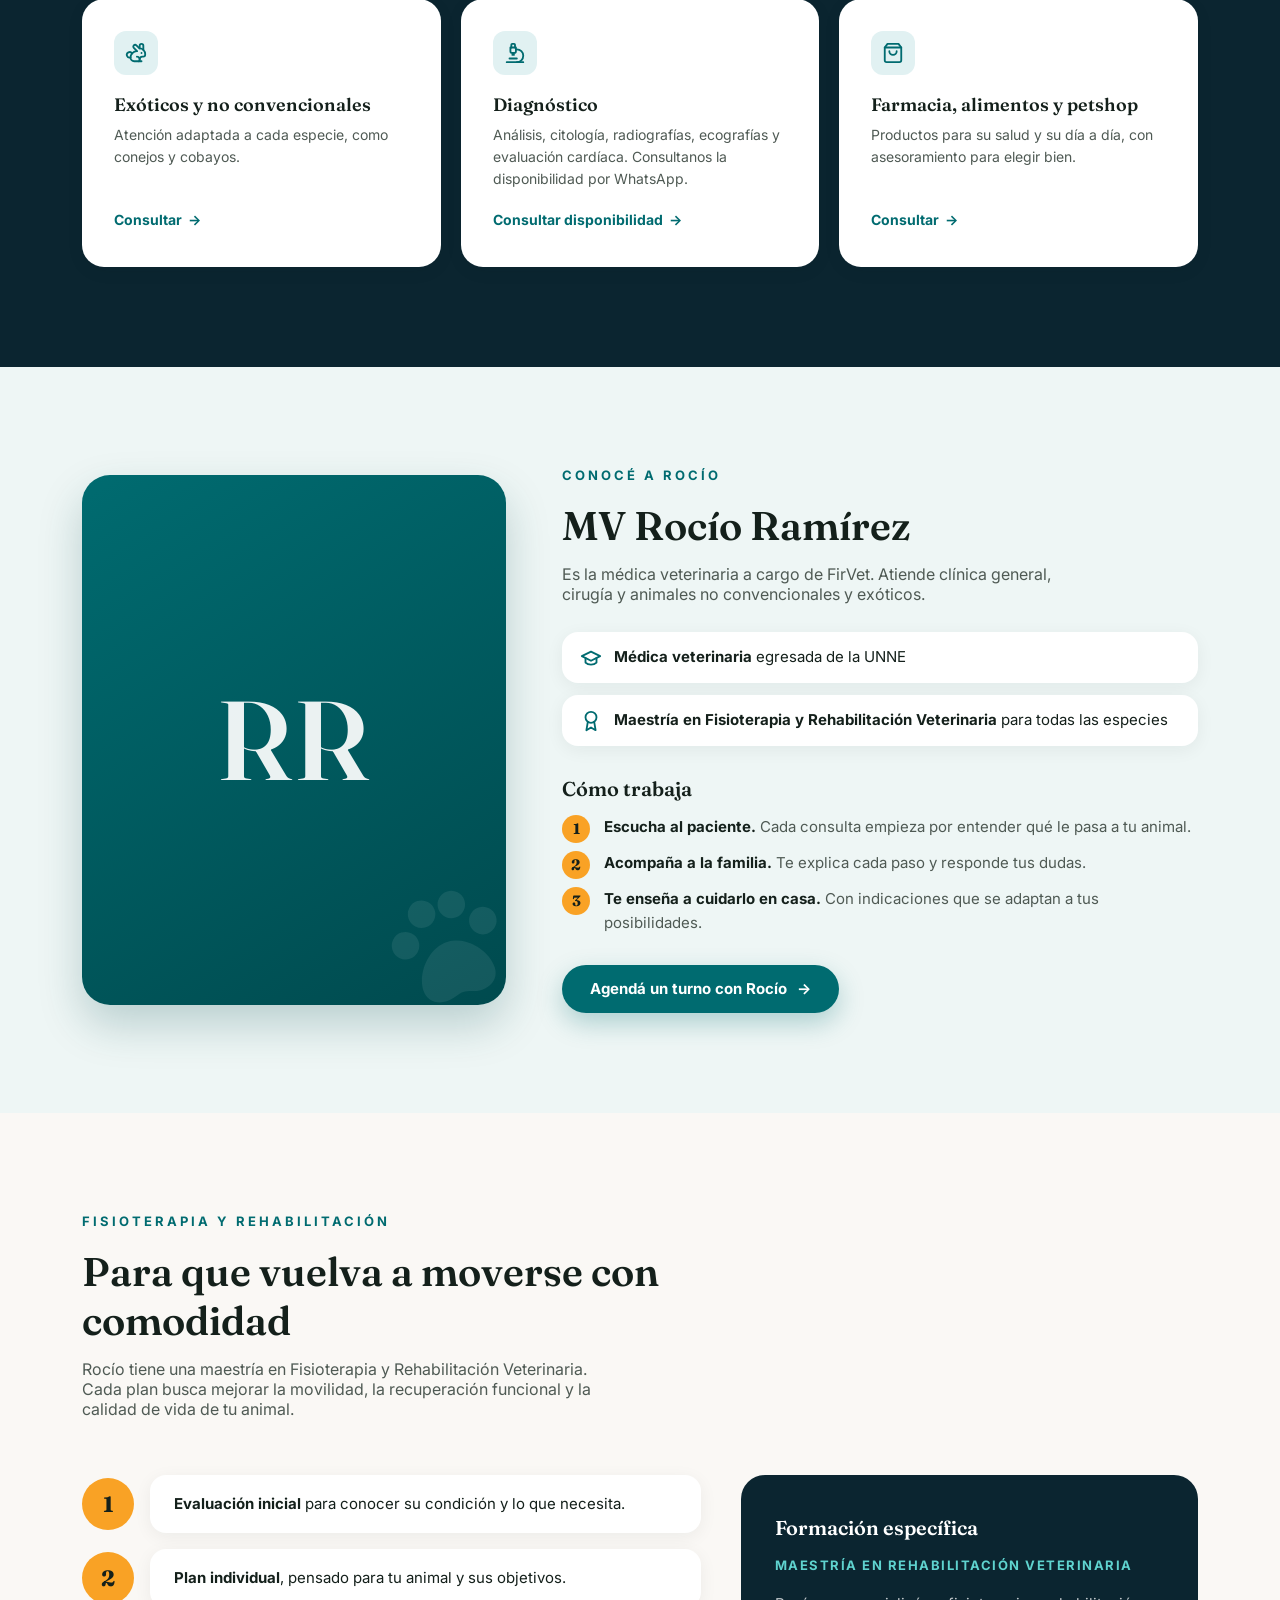
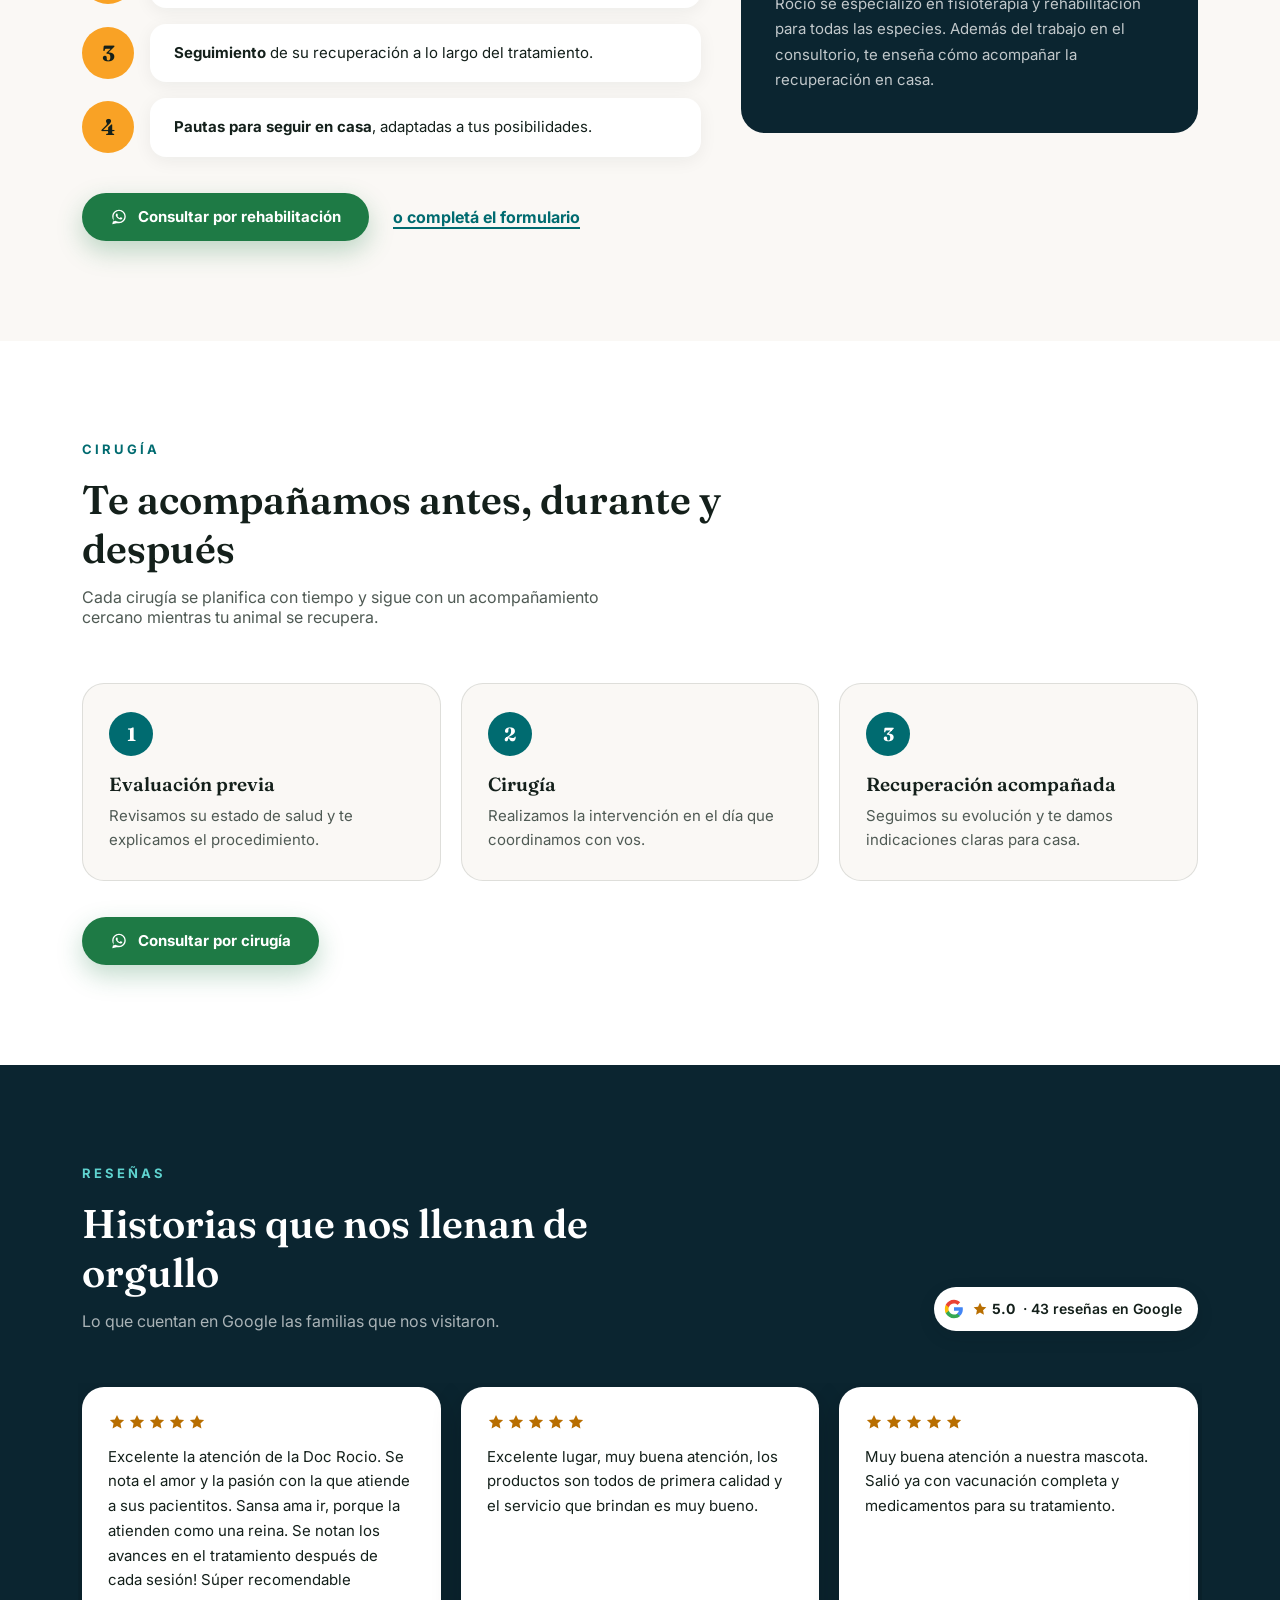
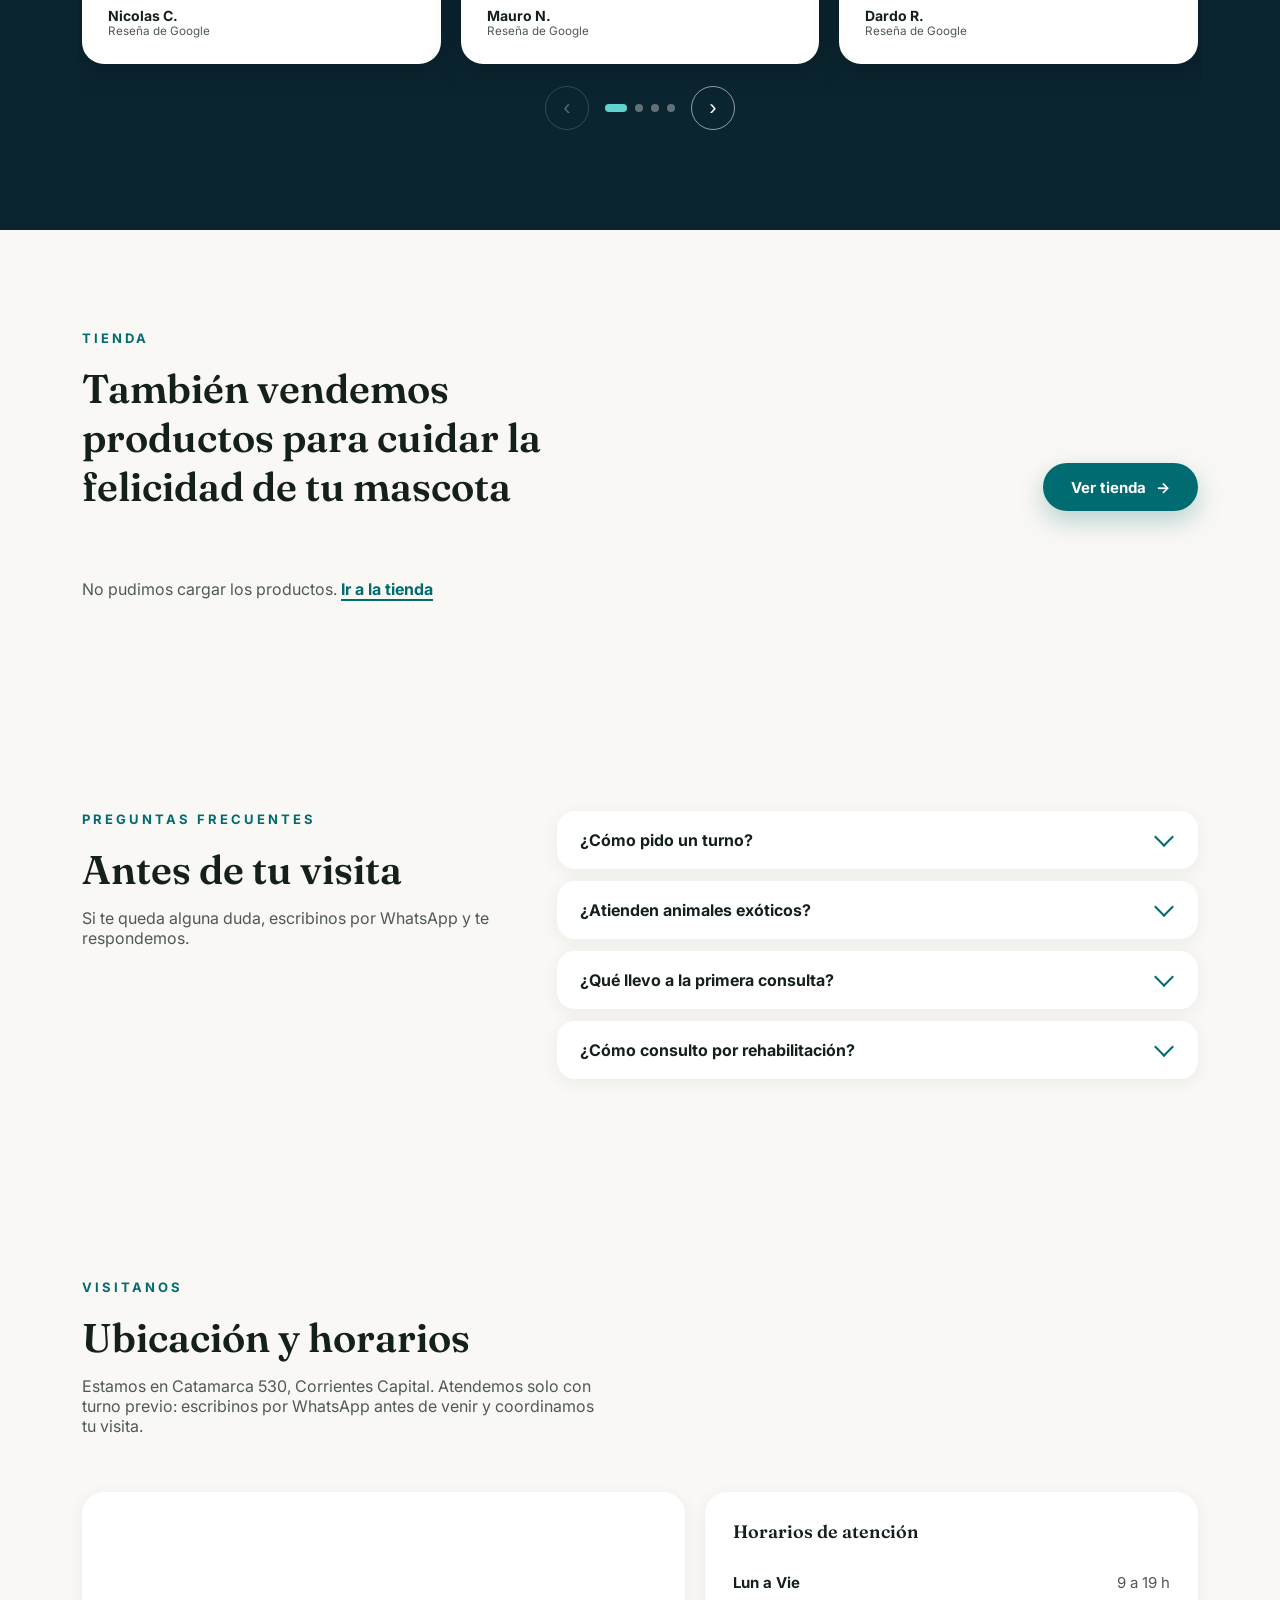
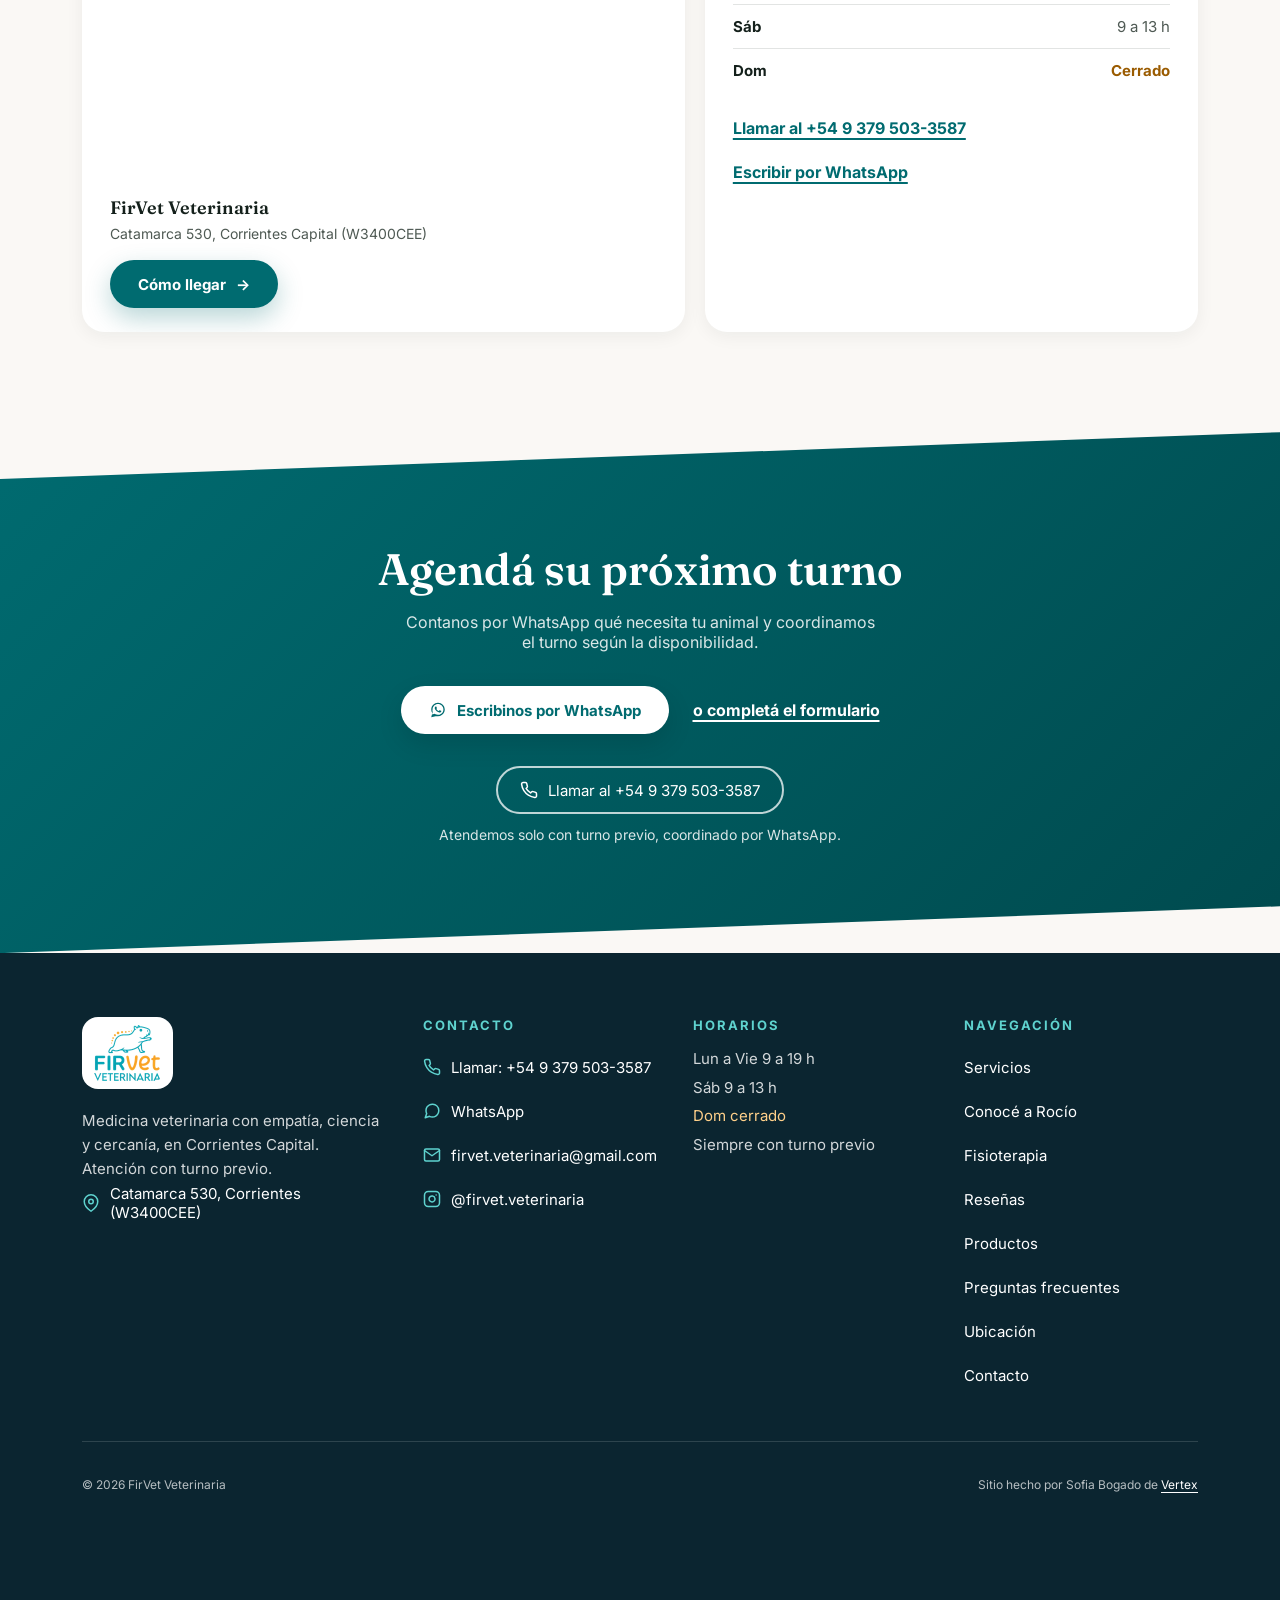
==== commit b1cf3c2f: "Contenido real de FirVet: servicios, Rocío, cirugía, preguntas y paleta de marca - Hero con el enfoq" ====
--- a/index.html
+++ b/index.html
@@ -12,23 +12,23 @@
 <meta name="viewport" content="width=device-width, initial-scale=1.0">
 <!-- DEMO: sacar esta línea cuando la clienta apruebe el sitio y se publique de verdad (y poner DEMO = false en site.js) -->
 <meta name="robots" content="noindex, nofollow">
-<meta name="theme-color" content="#05A5B5">
+<meta name="theme-color" content="#0A8F94">
 <title>FirVet — Clínica veterinaria en Corrientes Capital</title>
-<meta name="description" content="Clínica veterinaria integral en Corrientes Capital: consultas, fisioterapia y rehabilitación, vacunación, farmacia y tienda para tu mascota.">
+<meta name="description" content="Veterinaria en Corrientes Capital con atención con turno previo: clínica general, fisioterapia y rehabilitación, cirugía, animales exóticos y diagnóstico.">
 <link rel="canonical" href="https://bogadosofia.github.io/FirVet/">
 <meta property="og:type" content="website">
 <meta property="og:site_name" content="FirVet Veterinaria">
 <meta property="og:locale" content="es_AR">
 <meta property="og:url" content="https://bogadosofia.github.io/FirVet/">
 <meta property="og:title" content="FirVet — Clínica veterinaria en Corrientes Capital">
-<meta property="og:description" content="Clínica veterinaria integral en Corrientes Capital: consultas, fisioterapia y rehabilitación, vacunación, farmacia y tienda para tu mascota.">
+<meta property="og:description" content="Veterinaria en Corrientes Capital con atención con turno previo: clínica general, fisioterapia y rehabilitación, cirugía, animales exóticos y diagnóstico.">
 <meta property="og:image" content="https://bogadosofia.github.io/FirVet/og-image.jpg">
 <meta property="og:image:width" content="1200">
 <meta property="og:image:height" content="630">
 <meta property="og:image:alt" content="Logo de FirVet Veterinaria, Catamarca 530, Corrientes Capital">
 <meta name="twitter:card" content="summary_large_image">
 <meta name="twitter:title" content="FirVet — Clínica veterinaria en Corrientes Capital">
-<meta name="twitter:description" content="Clínica veterinaria integral en Corrientes Capital: consultas, fisioterapia y rehabilitación, vacunación, farmacia y tienda para tu mascota.">
+<meta name="twitter:description" content="Veterinaria en Corrientes Capital con atención con turno previo: clínica general, fisioterapia y rehabilitación, cirugía, animales exóticos y diagnóstico.">
 <meta name="twitter:image" content="https://bogadosofia.github.io/FirVet/og-image.jpg">
 <link rel="icon" href="favicon.ico" sizes="48x48">
 <link rel="icon" type="image/png" sizes="32x32" href="icons/favicon-32.png">
@@ -62,7 +62,7 @@
     position:absolute;
     top:-15%;right:-8%;
     width:520px;height:520px;
-    background:radial-gradient(circle, rgba(5,165,181,0.16) 0%, transparent 70%);
+    background:radial-gradient(circle, rgba(10,143,148,0.16) 0%, transparent 70%);
     pointer-events:none;
   }
   .hero-grid{
@@ -118,7 +118,7 @@
     inset:0;
     margin:auto;
     width:360px;height:360px;
-    background:radial-gradient(circle, rgba(5,165,181,0.35), rgba(249,162,37,0.18) 55%, transparent 75%);
+    background:radial-gradient(circle, rgba(10,143,148,0.35), rgba(249,162,37,0.18) 55%, transparent 75%);
     filter:blur(18px);
     animation:pulseGlow 5s ease-in-out infinite;
   }
@@ -207,7 +207,7 @@
   .bento-icon{
     width:44px;height:44px;
     border-radius:12px;
-    background:rgba(5,165,181,0.12);
+    background:rgba(10,143,148,0.12);
     display:flex;align-items:center;justify-content:center;
     margin-bottom:18px;
   }
@@ -268,13 +268,7 @@
   .review-text{font-size:15px;line-height:1.65;color:var(--ink);}
   .review-author{margin-top:auto;font-weight:700;font-size:14px;}
   .review-author small{display:block;font-weight:400;color:var(--text-sub);}
-  .review-card.pending{background:rgba(255,255,255,0.06);border:2px dashed rgba(249,162,37,0.6);box-shadow:none;color:#FFE2B3;}
-  .review-card.pending .review-text{color:#FFE2B3;}
-
-  /* FISIO: CASOS */
-  .fisio-cases{margin-top:44px;}
-  .fisio-cases h3{font-size:22px;font-weight:600;margin-bottom:16px;}
-  .fisio-cases-list{display:grid;grid-template-columns:repeat(auto-fit,minmax(200px,1fr));gap:12px;}
+
 
   /* TEASER TIENDA */
   .store-head{display:flex;justify-content:space-between;align-items:flex-end;gap:20px;flex-wrap:wrap;}
@@ -296,13 +290,65 @@
   @keyframes shimmer{to{background-position:-200% 0;}}
   .store-empty{grid-column:1/-1;color:var(--text-sub);}
 
-  /* MÉTRICAS */
-  .metrics{display:grid;grid-template-columns:repeat(4,minmax(0,1fr));gap:24px;}
-  .metric{display:flex;flex-direction:column-reverse;gap:8px;padding:24px;border-radius:20px;background:rgba(255,255,255,0.05);border:1px solid rgba(255,255,255,0.1);}
-  .metric-num{font-family:'Fraunces',serif;font-size:clamp(36px,4.4vw,52px);font-weight:600;color:var(--secondary);line-height:1;}
-  .metric-star{font-size:.6em;margin-left:6px;color:var(--accent);}
-  .metric-label{font-size:15px;color:var(--text-on-dark);}
-  .metric-label.todo-placeholder{color:#FFE2B3;}
+  /* HERO: DATOS CLAVE */
+  .hero-facts{display:flex;flex-wrap:wrap;gap:8px 20px;margin-top:22px;opacity:0;animation:fadeUp .8s ease .45s forwards;}
+  .hero-facts li{display:inline-flex;align-items:center;gap:8px;font-size:14px;font-weight:600;color:var(--ink);}
+  .hero-facts svg{width:18px;height:18px;flex-shrink:0;padding:3px;border-radius:50%;background:rgba(0,107,112,0.12);color:var(--primary-strong);box-sizing:content-box;}
+
+  /* CONOCÉ A ROCÍO */
+  .rocio-band{background:#EEF6F5;}
+  .rocio-grid{display:grid;grid-template-columns:0.8fr 1.2fr;gap:56px;align-items:center;}
+  .rocio-photo{
+    position:relative;aspect-ratio:4 / 5;border-radius:28px;overflow:hidden;
+    background:linear-gradient(150deg, var(--primary-strong) 0%, #004A4E 100%);
+    display:flex;align-items:center;justify-content:center;box-shadow:0 20px 44px rgba(0,74,78,0.22);
+  }
+  .rocio-initials{font-family:'Fraunces',serif;font-size:clamp(64px,9vw,112px);font-weight:600;color:rgba(255,255,255,0.92);letter-spacing:2px;}
+  .rocio-paw{position:absolute;right:-18px;bottom:-18px;width:150px;height:150px;color:rgba(255,255,255,0.08);transform:rotate(-18deg);}
+  .rocio-text .section-head{margin-bottom:28px;}
+  .rocio-creds{display:flex;flex-direction:column;gap:12px;margin-bottom:30px;}
+  .rocio-creds li{display:flex;align-items:flex-start;gap:12px;background:var(--surface);border-radius:16px;padding:14px 18px;font-size:15px;line-height:1.5;box-shadow:0 4px 18px rgba(20,32,27,0.06);}
+  .rocio-creds svg{width:22px;height:22px;flex-shrink:0;color:var(--primary-strong);margin-top:1px;}
+  .rocio-sub{font-size:20px;font-weight:600;margin-bottom:14px;}
+  .rocio-ways{list-style:none;counter-reset:way;display:flex;flex-direction:column;gap:12px;}
+  .rocio-ways li{counter-increment:way;position:relative;padding-left:42px;font-size:15px;line-height:1.6;color:var(--text-sub);}
+  .rocio-ways li strong{color:var(--ink);}
+  .rocio-ways li::before{
+    content:counter(way);position:absolute;left:0;top:0;width:28px;height:28px;border-radius:50%;
+    background:var(--accent);color:var(--ink);font-family:'Fraunces',serif;font-weight:700;font-size:15px;
+    display:flex;align-items:center;justify-content:center;
+  }
+  .rocio-cta{margin-top:30px;}
+
+  /* CIRUGÍA */
+  .cirugia-band{background:var(--surface);}
+  .surgery-steps{list-style:none;display:grid;grid-template-columns:repeat(3,minmax(0,1fr));gap:20px;counter-reset:none;}
+  .surgery-step{position:relative;background:var(--bg);border-radius:22px;padding:28px 26px;border:1px solid var(--line);}
+  .surgery-num{
+    display:flex;align-items:center;justify-content:center;width:44px;height:44px;border-radius:50%;margin-bottom:16px;
+    background:var(--primary-strong);color:#fff;font-family:'Fraunces',serif;font-weight:700;font-size:19px;
+  }
+  .surgery-step h3{font-size:19px;font-weight:600;margin-bottom:8px;}
+  .surgery-step p{font-size:15px;line-height:1.6;color:var(--text-sub);}
+
+  /* PREGUNTAS FRECUENTES */
+  .faq-grid{display:grid;grid-template-columns:0.8fr 1.2fr;gap:48px;align-items:start;}
+  .faq-list{display:flex;flex-direction:column;gap:12px;}
+  .faq-item{background:var(--surface);border-radius:18px;box-shadow:0 4px 18px rgba(20,32,27,0.06);border:1px solid transparent;transition:border-color .2s ease;}
+  .faq-item[open]{border-color:rgba(0,107,112,0.35);}
+  .faq-item summary{
+    list-style:none;cursor:pointer;display:flex;align-items:center;justify-content:space-between;gap:16px;
+    min-height:56px;padding:16px 22px;font-weight:700;font-size:16px;color:var(--ink);border-radius:18px;
+  }
+  .faq-item summary::-webkit-details-marker{display:none;}
+  .faq-item summary::after{
+    content:"";flex-shrink:0;width:12px;height:12px;margin-right:4px;
+    border-right:2.5px solid var(--primary-strong);border-bottom:2.5px solid var(--primary-strong);
+    transform:translateY(-3px) rotate(45deg);transition:transform .25s ease;
+  }
+  .faq-item[open] summary::after{transform:translateY(3px) rotate(-135deg);}
+  .faq-item summary:hover{color:var(--primary-strong);}
+  .faq-item p{padding:0 22px 20px;font-size:15px;line-height:1.65;color:var(--text-sub);}
 
   /* FISIOTERAPIA */
   .fisio-grid{
@@ -385,7 +431,7 @@
   .tech-icon{
     width:56px;height:56px;border-radius:16px;margin-bottom:16px;
     display:flex;align-items:center;justify-content:center;
-    background:rgba(5,165,181,0.1);color:var(--primary-strong);
+    background:rgba(10,143,148,0.1);color:var(--primary-strong);
   }
   .tech-icon svg{width:28px;height:28px;}
   .tech-name{font-weight:700;font-size:17px;color:var(--ink);}
@@ -457,15 +503,13 @@
   #servicios .section-head p{color:rgba(255,255,255,0.65);}
   #servicios .bento-item:not(.bento-feature) h3{color:var(--ink);}
 
-  /* STATS BAND */
-  .stats-band{background:var(--menu-dark);color:#fff;}
 
   /* CONTACT BAND */
   .contact-band{position:relative;padding:110px 0;color:#fff;overflow:hidden;}
   .contact-band::before{
     content:'';
     position:absolute;inset:0;
-    background:linear-gradient(135deg, var(--primary-strong), #024D55);
+    background:linear-gradient(135deg, var(--primary-strong), #004A4E);
     clip-path:polygon(0 9%,100% 0,100% 91%,0 100%);
     z-index:0;
   }
@@ -474,14 +518,15 @@
   .contact-band p{color:rgba(255,255,255,0.85);max-width:480px;margin:0 auto 34px;}
   .contact-band .container{display:flex;flex-direction:column;align-items:center;}
   .contact-band-ctas{display:flex;align-items:center;justify-content:center;gap:8px 24px;flex-wrap:wrap;}
-  .urgent-box{margin-top:32px;display:flex;flex-direction:column;align-items:center;gap:12px;max-width:520px;}
-  .urgent-call{
+  .call-box{margin-top:32px;display:flex;flex-direction:column;align-items:center;gap:12px;max-width:520px;}
+  .call-link{
     display:inline-flex;align-items:center;gap:10px;min-height:48px;padding:10px 22px;border-radius:999px;
     border:2px solid rgba(255,255,255,0.75);color:#fff;font-size:15px;transition:background .2s ease;
   }
-  .urgent-call:hover{background:rgba(255,255,255,0.12);}
+  .call-link:hover{background:rgba(255,255,255,0.12);}
   .nowrap{white-space:nowrap;}
-  .urgent-call svg{width:18px;height:18px;flex-shrink:0;}
+  .call-link svg{width:18px;height:18px;flex-shrink:0;}
+  .contact-band .call-box p{margin:0;font-size:14px;}
   .fisio-cta{margin-top:36px;display:flex;align-items:center;gap:8px 24px;flex-wrap:wrap;}
 
   /* FOOTER */
@@ -495,7 +540,10 @@
     .chip-2{right:auto;left:0;} /* a la derecha la tapaba el botón flotante de WhatsApp */
     .bento-feature{grid-column:span 6;min-height:300px;}
     .store-teaser{grid-template-columns:repeat(2,minmax(0,1fr));}
-    .metrics{grid-template-columns:repeat(2,minmax(0,1fr));}
+    .rocio-grid,.faq-grid{grid-template-columns:1fr;gap:32px;}
+    .rocio-photo{max-width:340px;width:100%;aspect-ratio:1 / 1;}
+    .surgery-steps{grid-template-columns:1fr;gap:14px;}
+    .faq-grid .section-head{margin-bottom:0;}
     .fisio-grid{grid-template-columns:1fr;}
     .fisio-faq{position:static;}
     .visit-grid{grid-template-columns:1fr;}
@@ -513,7 +561,10 @@
     .bento{grid-template-columns:1fr;}
     .bento-item.bento-item{grid-column:1 / -1;}
     .store-teaser{gap:12px;}
-    .metric{padding:18px;}
+    .hero-facts{justify-content:center;}
+    .rocio-photo{max-width:none;aspect-ratio:16 / 9;border-radius:20px;}
+    .faq-item summary{padding:14px 18px;font-size:15px;}
+    .faq-item p{padding:0 18px 18px;}
     .fisio-step{align-items:flex-start;}
     .fisio-step-num{width:42px;height:42px;font-size:18px;}
     .fisio-faq{padding:32px 24px;}
@@ -552,7 +603,7 @@
     .bento-icon{width:32px;height:32px;border-radius:9px;margin:0 0 12px;flex-shrink:0;}
     .bento-icon svg{width:17px;height:17px;}
     /* Solo ícono + título. Sin guiones: si una palabra no entra, baja entera a la línea siguiente.
-       15px desde 375px; en pantallas más angostas baja un poco para que "complementarios" entre en el ancho. */
+       15px desde 375px; en pantallas más angostas baja un poco para que "convencionales" entre en el ancho. */
     .bento .bento-item h3{
       font-size:clamp(13px, 4vw, 15px);line-height:1.25;margin:auto 0 0;
       hyphens:none;-webkit-hyphens:none;overflow-wrap:normal;word-break:normal;
@@ -572,7 +623,7 @@
     .bento .bento-feature h3{color:#fff;}
   }
   @media(max-width:340px){
-    /* Pantallas muy angostas (320px): un poco menos de padding y letra para que "complementarios" entre sin partirse */
+    /* Pantallas muy angostas (320px): un poco menos de padding y letra para que "convencionales" entre sin partirse */
     .bento .bento-item.bento-item{padding:12px;}
     .bento .bento-item h3{font-size:12.5px;}
   }
@@ -605,6 +656,7 @@
   "sameAs": ["https://instagram.com/firvet.veterinaria"]
 }
 </script>
+<!-- TODO CONTENIDO: openingHoursSpecification usa los horarios sin confirmar; revisarlo cuando la clienta los confirme. -->
 <!-- TODO CONTENIDO: verificar las coordenadas "geo" (tomadas de OpenStreetMap para Catamarca 530) contra el pin de Google Maps. -->
 </head>
 <body>
@@ -621,6 +673,7 @@
     <nav class="main-nav" aria-label="Principal">
       <ul>
         <li><a href="#servicios">Servicios</a></li>
+        <li><a href="#rocio">Conocé a Rocío</a></li>
         <li><a href="#fisioterapia">Fisioterapia</a></li>
         <li><a href="#resenas">Reseñas</a></li>
         <li><a href="tienda.html">Productos</a></li>
@@ -643,17 +696,16 @@
   <div class="menu-panel-inner">
     <nav class="menu-links" aria-label="Menú principal">
       <a href="#servicios">Servicios</a>
+      <a href="#rocio">Conocé a Rocío</a>
       <a href="#fisioterapia">Fisioterapia</a>
       <a href="#resenas">Reseñas</a>
       <a href="tienda.html">Productos</a>
       <a href="#ubicacion">Ubicación</a>
       <a href="contacto.html">Contacto</a>
-      <!-- TODO CONTENIDO: "Nosotros" queda oculto hasta que exista la sección de equipo. Cuando esté, agregar: <a href="#equipo">Nosotros</a> -->
     </nav>
-    <div class="menu-urgent">
+    <div class="menu-call">
       <a class="pill-btn light" href="tel:+5493795033587"><svg stroke="currentColor" viewBox="0 0 24 24" fill="none" stroke-width="2" stroke-linecap="round" stroke-linejoin="round" aria-hidden="true"><path d="M22 16.92v3a2 2 0 0 1-2.18 2 19.79 19.79 0 0 1-8.63-3.07 19.5 19.5 0 0 1-6-6 19.79 19.79 0 0 1-3.07-8.67A2 2 0 0 1 4.11 2h3a2 2 0 0 1 2 1.72c.13.96.36 1.9.68 2.81a2 2 0 0 1-.45 2.11L8.09 9.91a16 16 0 0 0 6 6l1.27-1.27a2 2 0 0 1 2.11-.45c.91.32 1.85.55 2.81.68A2 2 0 0 1 22 16.92z"/></svg>Llamar al +54 9 379 503-3587</a>
-      <!-- TODO CONTENIDO (oculto): ¿hay guardia? ¿qué hacer fuera de horario? Cuando esté el dato, agregar:
-      <p>…texto sobre guardia / fuera de horario…</p> -->
+      <p>Atendemos solo con turno previo, coordinado por WhatsApp.</p>
     </div>
     <div class="menu-foot">
       <a href="https://wa.me/5493795033587" target="_blank" rel="noopener">WhatsApp +54 9 379 503-3587</a>
@@ -676,13 +728,18 @@
 <section class="hero">
   <div class="container hero-grid">
     <div>
-      <span class="eyebrow">Clínica veterinaria integral</span>
-      <h1>Porque tu mejor amigo merece <em>el mejor cuidado.</em></h1>
-      <p>Consultas, cirugías y vacunación, con un equipo que trata a cada paciente como familia.</p>
+      <span class="eyebrow">Veterinaria en Corrientes Capital</span>
+      <h1>Medicina veterinaria con <em>empatía y ciencia.</em></h1>
+      <p>Escuchamos a tu animal, acompañamos a su familia y te explicamos cómo seguir sus cuidados en casa. Atendemos con turno previo: escribinos y lo coordinamos.</p>
       <div class="hero-ctas">
         <a href="https://wa.me/5493795033587?text=%C2%A1Hola%20FirVet!%20Quiero%20pedir%20un%20turno%20para%20mi%20mascota." target="_blank" rel="noopener" class="pill-btn wa"><svg viewBox="0 0 32 32" fill="#fff" aria-hidden="true"><path d="M16.001 3C9.373 3 4 8.373 4 15c0 2.362.688 4.564 1.874 6.418L4 29l7.775-1.842A11.94 11.94 0 0 0 16.001 27C22.628 27 28 21.627 28 15S22.628 3 16.001 3zm0 21.6c-1.98 0-3.855-.548-5.457-1.5l-.392-.232-4.61 1.092 1.127-4.49-.257-.407A9.55 9.55 0 0 1 6.4 15c0-5.294 4.307-9.6 9.601-9.6 5.293 0 9.6 4.306 9.6 9.6 0 5.293-4.307 9.6-9.6 9.6zm5.264-7.19c-.288-.144-1.706-.843-1.971-.938-.264-.096-.457-.144-.649.144-.192.288-.745.938-.913 1.13-.168.192-.336.216-.624.072-.288-.144-1.216-.448-2.316-1.428-.856-.763-1.434-1.706-1.602-1.994-.168-.288-.018-.444.126-.588.129-.128.288-.336.432-.504.144-.168.192-.288.288-.48.096-.192.048-.36-.024-.504-.072-.144-.649-1.564-.889-2.14-.234-.563-.472-.487-.649-.496l-.553-.01c-.192 0-.504.072-.768.36-.264.288-1.008.985-1.008 2.404 0 1.418 1.032 2.788 1.176 2.98.144.192 2.03 3.1 4.918 4.347.687.297 1.223.474 1.641.606.689.219 1.316.188 1.812.114.553-.083 1.706-.697 1.947-1.372.24-.674.24-1.252.168-1.372-.072-.12-.264-.192-.552-.336z"/></svg>Pedir turno por WhatsApp</a>
         <a href="contacto.html" class="text-link">o completá el formulario</a>
       </div>
+      <ul class="hero-facts" aria-label="Datos clave">
+        <li><svg viewBox="0 0 24 24" fill="none" stroke="currentColor" stroke-width="2.4" stroke-linecap="round" stroke-linejoin="round" aria-hidden="true"><path d="M20 6 9 17l-5-5"/></svg>Atención con turno previo</li>
+        <li><svg viewBox="0 0 24 24" fill="none" stroke="currentColor" stroke-width="2.4" stroke-linecap="round" stroke-linejoin="round" aria-hidden="true"><path d="M20 6 9 17l-5-5"/></svg>Clínica, cirugía y rehabilitación</li>
+        <li><svg viewBox="0 0 24 24" fill="none" stroke="currentColor" stroke-width="2.4" stroke-linecap="round" stroke-linejoin="round" aria-hidden="true"><path d="M20 6 9 17l-5-5"/></svg>También exóticos</li>
+      </ul>
       <div class="hero-badge"><a class="g-badge" data-reviews-badge href="https://www.google.com/maps?cid=15733491255711557415" target="_blank" rel="noopener"><svg viewBox="0 0 24 24" aria-hidden="true"><path fill="#4285F4" d="M22.6 12.2c0-.8-.1-1.5-.2-2.2H12v4.2h5.9c-.3 1.4-1 2.5-2.2 3.3v2.7h3.6c2.1-1.9 3.3-4.8 3.3-8z"/><path fill="#34A853" d="M12 23c3 0 5.5-1 7.3-2.7l-3.6-2.7c-1 .7-2.3 1.1-3.7 1.1-2.9 0-5.3-1.9-6.2-4.5H2.1v2.8C3.9 20.5 7.7 23 12 23z"/><path fill="#FBBC05" d="M5.8 14.2c-.2-.7-.4-1.4-.4-2.2s.1-1.5.4-2.2V7H2.1C1.4 8.5 1 10.2 1 12s.4 3.5 1.1 5l3.7-2.8z"/><path fill="#EA4335" d="M12 5.4c1.6 0 3.1.6 4.2 1.7l3.2-3.2C17.5 2.1 15 1 12 1 7.7 1 3.9 3.5 2.1 7l3.7 2.8C6.7 7.3 9.1 5.4 12 5.4z"/></svg><span class="g-stars"><svg viewBox="0 0 24 24" aria-hidden="true"><path d="M12 2.5l2.9 6.1 6.6.8-4.9 4.6 1.3 6.6L12 17.3l-5.9 3.3 1.3-6.6-4.9-4.6 6.6-.8z"/></svg><strong data-reviews-rating>5.0</strong></span><span aria-hidden="true">·</span><span><span data-reviews-total>43</span> reseñas en Google</span></a></div>
     </div>
     <div class="hero-visual">
@@ -691,9 +748,9 @@
         <!-- TODO CONTENIDO: reemplazar por una foto propia de FirVet. Esta es de stock (antes se cargaba desde axoncomunicacion.net); revisar licencia/atribución. -->
         <img src="img/hero-640.webp" srcset="img/hero-400.webp 400w, img/hero-640.webp 640w" sizes="(max-width: 767px) calc(100vw - 32px), 320px" width="640" height="640" alt="Veterinaria revisando a un cachorro con el estetoscopio" fetchpriority="high" decoding="async">
       </div>
-      <span class="chip chip-1">🐾 Amor por los animales</span>
-      <span class="chip chip-2">Atención personalizada</span>
-      <span class="chip chip-3">Equipo profesional</span>
+      <span class="chip chip-1">🐾 Empatía y cercanía</span>
+      <span class="chip chip-2">MV Rocío Ramírez</span>
+      <span class="chip chip-3">Fisioterapia y rehabilitación</span>
     </div>
   </div>
 </section>
@@ -708,48 +765,78 @@
   <div class="container">
     <div class="section-head reveal">
       <span class="eyebrow">Servicios</span>
-      <h2>Todo lo que tu mascota necesita, en un solo lugar</h2>
-      <p>Un equipo veterinario preparado para acompañar cada etapa de su vida.</p>
+      <h2>Cuidamos su salud en cada etapa</h2>
+      <p>Desde la consulta de rutina hasta la rehabilitación, con atención pensada para cada especie.</p>
     </div>
     <div class="bento">
       <div class="bento-item bento-feature reveal">
-        <!-- TODO CONTENIDO: reemplazar por una foto propia. Esta es de stock (antes se cargaba desde postgradoveterinaria.com); revisar licencia. -->
+        <!-- TODO CONTENIDO: foto de stock (antes se cargaba desde postgradoveterinaria.com). Reemplazar por una foto propia de FirVet cuando la clienta la pase. -->
         <img class="bento-feature-img" src="img/atencion-clinica-750.webp" srcset="img/atencion-clinica-480.webp 480w, img/atencion-clinica-750.webp 750w" sizes="(max-width: 900px) 100vw, 580px" width="750" height="450" alt="" loading="lazy" decoding="async">
-        <span class="tag">Atención personalizada</span>
-        <h3>Atención clínica</h3>
-        <p>Consultas, diagnóstico y seguimiento con un equipo veterinario cercano, que dedica el tiempo que tu mascota necesita.</p>
-        <a class="bento-link" href="https://wa.me/5493795033587?text=%C2%A1Hola%20FirVet!%20Quiero%20pedir%20un%20turno%20para%20una%20consulta." target="_blank" rel="noopener" aria-label="Atención clínica: pedir turno por WhatsApp">Pedir turno <span aria-hidden="true">→</span></a>
+        <span class="tag">Consultas y controles</span>
+        <h3>Clínica general</h3>
+        <p>Consultas, controles de salud y orientación para el cuidado de todos los días, con tiempo para escucharte.</p>
+        <a class="bento-link" href="https://wa.me/5493795033587?text=%C2%A1Hola%20FirVet!%20Quiero%20pedir%20un%20turno%20de%20cl%C3%ADnica%20general%20para%20mi%20mascota." target="_blank" rel="noopener" aria-label="Clínica general: pedir turno por WhatsApp">Pedir turno <span aria-hidden="true">→</span></a>
       </div>
       <div class="bento-item bento-half reveal">
         <div class="bento-icon"><svg viewBox="0 0 24 24" fill="none" stroke="currentColor" stroke-width="2" stroke-linecap="round" stroke-linejoin="round" aria-hidden="true"><path d="M17 10c.7-.7 1.69 0 2.5 0a2.5 2.5 0 1 0 0-5 .5.5 0 0 1-.5-.5 2.5 2.5 0 1 0-5 0c0 .81.7 1.8 0 2.5l-7 7c-.7.7-1.69 0-2.5 0a2.5 2.5 0 0 0 0 5c.28 0 .5.22.5.5a2.5 2.5 0 1 0 5 0c0-.81-.7-1.8 0-2.5Z"/></svg></div>
         <h3>Fisioterapia y rehabilitación</h3>
-        <p>Terapias de recuperación para mejorar su movilidad y bienestar.</p>
-        <a class="bento-link" href="#fisioterapia" aria-label="Fisioterapia y rehabilitación: ver cómo es una sesión">Cómo es una sesión <span aria-hidden="true">→</span></a>
+        <p>Evaluación, plan individual y seguimiento para mejorar su movilidad y su calidad de vida, con pautas para seguir en casa.</p>
+        <a class="bento-link" href="https://wa.me/5493795033587?text=%C2%A1Hola%20FirVet!%20Quiero%20consultar%20por%20fisioterapia%20y%20rehabilitaci%C3%B3n%20para%20mi%20mascota." target="_blank" rel="noopener" aria-label="Fisioterapia y rehabilitación: consultar por WhatsApp">Consultar <span aria-hidden="true">→</span></a>
       </div>
       <div class="bento-item bento-half reveal">
-        <div class="bento-icon"><svg viewBox="0 0 24 24" fill="none" stroke="currentColor" stroke-width="2" stroke-linecap="round" stroke-linejoin="round" aria-hidden="true"><path d="M11 20A7 7 0 0 1 9.8 6.1C15.5 5 17 4.48 19 2c1 2 2 4.18 2 8 0 5.5-4.78 10-10 10Z"/><path d="M2 21c0-3 1.85-5.36 5.08-6C9.5 14.52 12 13 13 12"/></svg></div>
-        <h3>Métodos complementarios</h3>
-        <p>Terapias alternativas que acompañan el tratamiento convencional de tu mascota.</p>
-        <!-- TODO CONTENIDO: si se arma una página o sección de métodos complementarios, cambiar este link. -->
-        <a class="bento-link" href="https://wa.me/5493795033587?text=%C2%A1Hola%20FirVet!%20Quiero%20consultar%20por%20los%20m%C3%A9todos%20complementarios." target="_blank" rel="noopener" aria-label="Métodos complementarios: consultar por WhatsApp">Consultar <span aria-hidden="true">→</span></a>
+        <div class="bento-icon"><svg viewBox="0 0 24 24" fill="none" stroke="currentColor" stroke-width="2" stroke-linecap="round" stroke-linejoin="round" aria-hidden="true"><circle cx="6" cy="6" r="3"/><path d="M8.12 8.12 12 12"/><path d="M20 4 8.12 15.88"/><circle cx="6" cy="18" r="3"/><path d="M14.8 14.8 20 20"/></svg></div>
+        <h3>Cirugía</h3>
+        <p>Evaluación previa, cirugía y acompañamiento durante la recuperación, con indicaciones claras para casa.</p>
+        <a class="bento-link" href="https://wa.me/5493795033587?text=%C2%A1Hola%20FirVet!%20Quiero%20consultar%20por%20una%20cirug%C3%ADa%20para%20mi%20mascota." target="_blank" rel="noopener" aria-label="Cirugía: consultar por WhatsApp">Consultar <span aria-hidden="true">→</span></a>
       </div>
       <div class="bento-item bento-third reveal">
-        <div class="bento-icon"><svg viewBox="0 0 24 24" fill="none" stroke="currentColor" stroke-width="2" stroke-linecap="round" stroke-linejoin="round" aria-hidden="true"><path d="m10.5 20.5 10-10a4.95 4.95 0 1 0-7-7l-10 10a4.95 4.95 0 1 0 7 7Z"/><path d="m8.5 8.5 7 7"/></svg></div>
-        <h3>Farmacia</h3>
-        <p>Medicamentos y productos para el cuidado y la salud de tu mascota.</p>
-        <a class="bento-link" href="https://wa.me/5493795033587?text=%C2%A1Hola%20FirVet!%20Quiero%20consultar%20por%20un%20medicamento." target="_blank" rel="noopener" aria-label="Farmacia: consultar un medicamento por WhatsApp">Consultar un medicamento <span aria-hidden="true">→</span></a>
+        <div class="bento-icon"><svg viewBox="0 0 24 24" fill="none" stroke="currentColor" stroke-width="2" stroke-linecap="round" stroke-linejoin="round" aria-hidden="true"><path d="M13 16a3 3 0 0 1 2.24 5"/><path d="M18 12h.01"/><path d="M18 21h-8a4 4 0 0 1-4-4 7 7 0 0 1 7-7h.2L9.6 6.4a1 1 0 1 1 2.8-2.8L15.8 7h.2c3.3 0 6 2.7 6 6v1a2 2 0 0 1-2 2h-1a3 3 0 0 0-3 3"/><path d="M20 8.54V4a2 2 0 1 0-4 0v3"/><path d="M7.612 12.524a3 3 0 1 0-1.6 4.3"/></svg></div>
+        <h3>Exóticos y no convencionales</h3>
+        <p>Atención adaptada a cada especie, como conejos y cobayos.</p>
+        <a class="bento-link" href="https://wa.me/5493795033587?text=%C2%A1Hola%20FirVet!%20Quiero%20pedir%20un%20turno%20para%20mi%20animal.%20La%20especie%20es%3A%20" target="_blank" rel="noopener" aria-label="Exóticos y no convencionales: consultar por WhatsApp">Consultar <span aria-hidden="true">→</span></a>
+      </div>
+      <div class="bento-item bento-third reveal">
+        <div class="bento-icon"><svg viewBox="0 0 24 24" fill="none" stroke="currentColor" stroke-width="2" stroke-linecap="round" stroke-linejoin="round" aria-hidden="true"><path d="M6 18h8"/><path d="M3 22h18"/><path d="M14 22a7 7 0 1 0 0-14h-1"/><path d="M9 14h2"/><path d="M9 12a2 2 0 0 1-2-2V6h6v4a2 2 0 0 1-2 2Z"/><path d="M12 6V3a1 1 0 0 0-1-1H9a1 1 0 0 0-1 1v3"/></svg></div>
+        <h3>Diagnóstico</h3>
+        <p>Análisis, citología, radiografías, ecografías y evaluación cardíaca. Consultanos la disponibilidad por WhatsApp.</p>
+        <a class="bento-link" href="https://wa.me/5493795033587?text=%C2%A1Hola%20FirVet!%20Quiero%20consultar%20la%20disponibilidad%20de%20estudios%20de%20diagn%C3%B3stico%20para%20mi%20mascota." target="_blank" rel="noopener" aria-label="Diagnóstico: consultar disponibilidad por WhatsApp">Consultar disponibilidad <span aria-hidden="true">→</span></a>
       </div>
       <div class="bento-item bento-third reveal">
         <div class="bento-icon"><svg viewBox="0 0 24 24" fill="none" stroke="currentColor" stroke-width="2" stroke-linecap="round" stroke-linejoin="round" aria-hidden="true"><path d="M6 2 3 6v14a2 2 0 0 0 2 2h14a2 2 0 0 0 2-2V6l-3-4Z"/><path d="M3 6h18"/><path d="M16 10a4 4 0 0 1-8 0"/></svg></div>
-        <h3>Petshop</h3>
-        <p>Accesorios y artículos pensados para el día a día de tu mascota.</p>
-        <a class="bento-link" href="tienda.html" aria-label="Petshop: ver la tienda">Ver la tienda <span aria-hidden="true">→</span></a>
-      </div>
-      <div class="bento-item bento-third reveal">
-        <div class="bento-icon"><svg viewBox="0 0 24 24" fill="none" stroke="currentColor" stroke-width="2" stroke-linecap="round" stroke-linejoin="round" aria-hidden="true"><path d="M3 11h18"/><path d="M4 11a8 8 0 0 0 16 0"/><path d="M12 3v4"/></svg></div>
-        <h3>Alimentos balanceados</h3>
-        <p>Nutrición balanceada según la etapa y las necesidades de tu mascota.</p>
-        <a class="bento-link" href="tienda.html?categoria=Alimentos" aria-label="Alimentos balanceados: ver alimentos en la tienda">Ver alimentos <span aria-hidden="true">→</span></a>
+        <h3>Farmacia, alimentos y petshop</h3>
+        <p>Productos para su salud y su día a día, con asesoramiento para elegir bien.</p>
+        <a class="bento-link" href="https://wa.me/5493795033587?text=%C2%A1Hola%20FirVet!%20Quiero%20consultar%20por%20farmacia%2C%20alimentos%20o%20productos%20del%20petshop." target="_blank" rel="noopener" aria-label="Farmacia, alimentos y petshop: consultar por WhatsApp">Consultar <span aria-hidden="true">→</span></a>
+      </div>
+    </div>
+  </div>
+</section>
+
+<section id="rocio" class="rocio-band">
+  <div class="container rocio-grid">
+    <div class="rocio-photo reveal" aria-hidden="true">
+      <!-- TODO CONTENIDO: foto real de Rocío (pedírsela a la clienta). No usar stock acá: tiene que ser ella.
+           Cuando esté, reemplazar este bloque por <img src="img/rocio.webp" alt="MV Rocío Ramírez en el consultorio de FirVet" ...>. -->
+      <span class="rocio-initials">RR</span>
+      <svg class="rocio-paw" viewBox="0 0 24 24" fill="currentColor"><circle cx="5.5" cy="9.5" r="2.2"/><circle cx="9.5" cy="5.5" r="2.2"/><circle cx="14.5" cy="5.5" r="2.2"/><circle cx="18.5" cy="9.5" r="2.2"/><path d="M12 11c-3.2 0-6 3.4-6 6.2 0 1.8 1.4 2.8 3 2.8 1.3 0 2-.6 3-.6s1.7.6 3 .6c1.6 0 3-1 3-2.8 0-2.8-2.8-6.2-6-6.2Z"/></svg>
+    </div>
+    <div class="rocio-text">
+      <div class="section-head reveal">
+        <span class="eyebrow">Conocé a Rocío</span>
+        <h2>MV Rocío Ramírez</h2>
+        <p>Es la médica veterinaria a cargo de FirVet. Atiende clínica general, cirugía y animales no convencionales y exóticos.</p>
+      </div>
+      <ul class="rocio-creds reveal">
+        <li><svg viewBox="0 0 24 24" fill="none" stroke="currentColor" stroke-width="2" stroke-linecap="round" stroke-linejoin="round" aria-hidden="true"><path d="M22 10 12 5 2 10l10 5 10-5Z"/><path d="M6 12v5c3 3 9 3 12 0v-5"/></svg><span><strong>Médica veterinaria</strong> egresada de la UNNE</span></li>
+        <li><svg viewBox="0 0 24 24" fill="none" stroke="currentColor" stroke-width="2" stroke-linecap="round" stroke-linejoin="round" aria-hidden="true"><circle cx="12" cy="8" r="6"/><path d="M15.48 12.89 17 22l-5-3-5 3 1.52-9.11"/></svg><span><strong>Maestría en Fisioterapia y Rehabilitación Veterinaria</strong> para todas las especies</span></li>
+      </ul>
+      <h3 class="rocio-sub reveal">Cómo trabaja</h3>
+      <ol class="rocio-ways reveal">
+        <li><strong>Escucha al paciente.</strong> Cada consulta empieza por entender qué le pasa a tu animal.</li>
+        <li><strong>Acompaña a la familia.</strong> Te explica cada paso y responde tus dudas.</li>
+        <li><strong>Te enseña a cuidarlo en casa.</strong> Con indicaciones que se adaptan a tus posibilidades.</li>
+      </ol>
+      <div class="rocio-cta reveal">
+        <a href="https://wa.me/5493795033587?text=%C2%A1Hola%20FirVet!%20Quiero%20pedir%20un%20turno.%20El%20motivo%20de%20la%20consulta%20es%3A%20" target="_blank" rel="noopener" class="pill-btn">Agendá un turno con Rocío <span aria-hidden="true">→</span></a>
       </div>
     </div>
   </div>
@@ -758,38 +845,40 @@
 <section id="fisioterapia">
   <div class="container">
     <div class="section-head reveal">
-      <span class="eyebrow">Fisioterapia</span>
-      <h2>Así es una sesión de rehabilitación</h2>
-      <p>Un proceso pensado para que tu mascota recupere movilidad sin estrés, paso a paso.</p>
+      <span class="eyebrow">Fisioterapia y rehabilitación</span>
+      <h2>Para que vuelva a moverse con comodidad</h2>
+      <p>Rocío tiene una maestría en Fisioterapia y Rehabilitación Veterinaria. Cada plan busca mejorar la movilidad, la recuperación funcional y la calidad de vida de tu animal.</p>
     </div>
     <div class="fisio-grid">
       <div class="fisio-steps">
         <div class="fisio-step reveal">
           <div class="fisio-step-num">1</div>
-          <div class="fisio-step-text">Evaluamos su condición.</div>
+          <div class="fisio-step-text"><strong>Evaluación inicial</strong> para conocer su condición y lo que necesita.</div>
         </div>
         <div class="fisio-step reveal">
           <div class="fisio-step-num">2</div>
-          <div class="fisio-step-text">Armamos un plan a medida.</div>
+          <div class="fisio-step-text"><strong>Plan individual</strong>, pensado para tu animal y sus objetivos.</div>
         </div>
         <div class="fisio-step reveal">
           <div class="fisio-step-num">3</div>
-          <div class="fisio-step-text">Hacemos ejercicios, masajes, ayudamos con tecnologías.</div>
+          <div class="fisio-step-text"><strong>Seguimiento</strong> de su recuperación a lo largo del tratamiento.</div>
         </div>
         <div class="fisio-step reveal">
           <div class="fisio-step-num">4</div>
-          <div class="fisio-step-text">Usamos refuerzos positivos, entonces tu mascota termina feliz.</div>
+          <div class="fisio-step-text"><strong>Pautas para seguir en casa</strong>, adaptadas a tus posibilidades.</div>
         </div>
       </div>
       <div class="fisio-faq reveal">
-        <h3>¿Cuántas sesiones necesita?</h3>
-        <span class="fisio-answer">Depende de la enfermedad</span>
-        <p>Se le entrega al tutor una ficha explicativa del tratamiento con sus objetivos y pronóstico.</p>
-      </div>
-    </div>
-    <div class="fisio-tech reveal">
+        <h3>Formación específica</h3>
+        <span class="fisio-answer">Maestría en rehabilitación veterinaria</span>
+        <p>Rocío se especializó en fisioterapia y rehabilitación para todas las especies. Además del trabajo en el consultorio, te enseña cómo acompañar la recuperación en casa.</p>
+        <!-- TODO CONTENIDO: antes este recuadro decía "¿Cuántas sesiones necesita? Depende de la enfermedad. Se le entrega al tutor una ficha explicativa del tratamiento con sus objetivos y pronóstico." Confirmar con la clienta si se puede volver a usar. -->
+      </div>
+    </div>
+    <!-- TODO CONTENIDO: confirmar con la clienta si usa estas tecnologías (ultrasonido, magnetoterapia, electroestimulación, fototerapia)
+         y revisar los textos del dorso. Mientras tanto quedan ocultas: para mostrarlas, quitar el atributo hidden. -->
+    <div class="fisio-tech reveal" hidden>
       <span class="fisio-tech-label">Tecnologías que usamos</span>
-      <!-- TODO CONTENIDO: revisar con el equipo los textos del dorso de cada tarjeta (los redactamos nosotras como base). -->
       <div class="tech-cards">
         <button type="button" class="tech-card" aria-pressed="false">
           <span class="tech-card-inner">
@@ -845,21 +934,39 @@
         </button>
       </div>
     </div>
-    <!-- TODO CONTENIDO (oculto): "¿Para qué casos sirve?" — completar con los casos reales que trata FirVet
-         (ej.: postoperatorios, artrosis, displasia, hernias...) y quitar este comentario para mostrarlo.
-    <div class="fisio-cases reveal">
-      <h3>¿Para qué casos sirve?</h3>
-      <ul class="fisio-cases-list">
-        <li>Caso 1</li>
-        <li>Caso 2</li>
-        <li>Caso 3</li>
-        <li>Caso 4</li>
-      </ul>
-    </div>
-    -->
     <div class="fisio-cta reveal">
-      <a href="https://wa.me/5493795033587?text=%C2%A1Hola%20FirVet!%20Quiero%20pedir%20una%20evaluaci%C3%B3n%20de%20fisioterapia%20para%20mi%20mascota." target="_blank" rel="noopener" class="pill-btn wa"><svg viewBox="0 0 32 32" fill="#fff" aria-hidden="true"><path d="M16.001 3C9.373 3 4 8.373 4 15c0 2.362.688 4.564 1.874 6.418L4 29l7.775-1.842A11.94 11.94 0 0 0 16.001 27C22.628 27 28 21.627 28 15S22.628 3 16.001 3zm0 21.6c-1.98 0-3.855-.548-5.457-1.5l-.392-.232-4.61 1.092 1.127-4.49-.257-.407A9.55 9.55 0 0 1 6.4 15c0-5.294 4.307-9.6 9.601-9.6 5.293 0 9.6 4.306 9.6 9.6 0 5.293-4.307 9.6-9.6 9.6zm5.264-7.19c-.288-.144-1.706-.843-1.971-.938-.264-.096-.457-.144-.649.144-.192.288-.745.938-.913 1.13-.168.192-.336.216-.624.072-.288-.144-1.216-.448-2.316-1.428-.856-.763-1.434-1.706-1.602-1.994-.168-.288-.018-.444.126-.588.129-.128.288-.336.432-.504.144-.168.192-.288.288-.48.096-.192.048-.36-.024-.504-.072-.144-.649-1.564-.889-2.14-.234-.563-.472-.487-.649-.496l-.553-.01c-.192 0-.504.072-.768.36-.264.288-1.008.985-1.008 2.404 0 1.418 1.032 2.788 1.176 2.98.144.192 2.03 3.1 4.918 4.347.687.297 1.223.474 1.641.606.689.219 1.316.188 1.812.114.553-.083 1.706-.697 1.947-1.372.24-.674.24-1.252.168-1.372-.072-.12-.264-.192-.552-.336z"/></svg>Pedir evaluación de fisioterapia</a>
+      <a href="https://wa.me/5493795033587?text=%C2%A1Hola%20FirVet!%20Quiero%20consultar%20por%20fisioterapia%20y%20rehabilitaci%C3%B3n%20para%20mi%20mascota.%20Te%20cuento%20el%20caso%3A%20" target="_blank" rel="noopener" class="pill-btn wa"><svg viewBox="0 0 32 32" fill="#fff" aria-hidden="true"><path d="M16.001 3C9.373 3 4 8.373 4 15c0 2.362.688 4.564 1.874 6.418L4 29l7.775-1.842A11.94 11.94 0 0 0 16.001 27C22.628 27 28 21.627 28 15S22.628 3 16.001 3zm0 21.6c-1.98 0-3.855-.548-5.457-1.5l-.392-.232-4.61 1.092 1.127-4.49-.257-.407A9.55 9.55 0 0 1 6.4 15c0-5.294 4.307-9.6 9.601-9.6 5.293 0 9.6 4.306 9.6 9.6 0 5.293-4.307 9.6-9.6 9.6zm5.264-7.19c-.288-.144-1.706-.843-1.971-.938-.264-.096-.457-.144-.649.144-.192.288-.745.938-.913 1.13-.168.192-.336.216-.624.072-.288-.144-1.216-.448-2.316-1.428-.856-.763-1.434-1.706-1.602-1.994-.168-.288-.018-.444.126-.588.129-.128.288-.336.432-.504.144-.168.192-.288.288-.48.096-.192.048-.36-.024-.504-.072-.144-.649-1.564-.889-2.14-.234-.563-.472-.487-.649-.496l-.553-.01c-.192 0-.504.072-.768.36-.264.288-1.008.985-1.008 2.404 0 1.418 1.032 2.788 1.176 2.98.144.192 2.03 3.1 4.918 4.347.687.297 1.223.474 1.641.606.689.219 1.316.188 1.812.114.553-.083 1.706-.697 1.947-1.372.24-.674.24-1.252.168-1.372-.072-.12-.264-.192-.552-.336z"/></svg>Consultar por rehabilitación</a>
       <a href="contacto.html?motivo=fisioterapia" class="text-link">o completá el formulario</a>
+    </div>
+  </div>
+</section>
+
+<section id="cirugia" class="cirugia-band">
+  <div class="container">
+    <div class="section-head reveal">
+      <span class="eyebrow">Cirugía</span>
+      <h2>Te acompañamos antes, durante y después</h2>
+      <p>Cada cirugía se planifica con tiempo y sigue con un acompañamiento cercano mientras tu animal se recupera.</p>
+    </div>
+    <ol class="surgery-steps">
+      <li class="surgery-step reveal">
+        <span class="surgery-num" aria-hidden="true">1</span>
+        <h3>Evaluación previa</h3>
+        <p>Revisamos su estado de salud y te explicamos el procedimiento.</p>
+      </li>
+      <li class="surgery-step reveal">
+        <span class="surgery-num" aria-hidden="true">2</span>
+        <h3>Cirugía</h3>
+        <p>Realizamos la intervención en el día que coordinamos con vos.</p>
+      </li>
+      <li class="surgery-step reveal">
+        <span class="surgery-num" aria-hidden="true">3</span>
+        <h3>Recuperación acompañada</h3>
+        <p>Seguimos su evolución y te damos indicaciones claras para casa.</p>
+      </li>
+    </ol>
+    <div class="fisio-cta reveal">
+      <a href="https://wa.me/5493795033587?text=%C2%A1Hola%20FirVet!%20Quiero%20consultar%20por%20una%20cirug%C3%ADa%20para%20mi%20mascota." target="_blank" rel="noopener" class="pill-btn wa"><svg viewBox="0 0 32 32" fill="#fff" aria-hidden="true"><path d="M16.001 3C9.373 3 4 8.373 4 15c0 2.362.688 4.564 1.874 6.418L4 29l7.775-1.842A11.94 11.94 0 0 0 16.001 27C22.628 27 28 21.627 28 15S22.628 3 16.001 3zm0 21.6c-1.98 0-3.855-.548-5.457-1.5l-.392-.232-4.61 1.092 1.127-4.49-.257-.407A9.55 9.55 0 0 1 6.4 15c0-5.294 4.307-9.6 9.601-9.6 5.293 0 9.6 4.306 9.6 9.6 0 5.293-4.307 9.6-9.6 9.6zm5.264-7.19c-.288-.144-1.706-.843-1.971-.938-.264-.096-.457-.144-.649.144-.192.288-.745.938-.913 1.13-.168.192-.336.216-.624.072-.288-.144-1.216-.448-2.316-1.428-.856-.763-1.434-1.706-1.602-1.994-.168-.288-.018-.444.126-.588.129-.128.288-.336.432-.504.144-.168.192-.288.288-.48.096-.192.048-.36-.024-.504-.072-.144-.649-1.564-.889-2.14-.234-.563-.472-.487-.649-.496l-.553-.01c-.192 0-.504.072-.768.36-.264.288-1.008.985-1.008 2.404 0 1.418 1.032 2.788 1.176 2.98.144.192 2.03 3.1 4.918 4.347.687.297 1.223.474 1.641.606.689.219 1.316.188 1.812.114.553-.083 1.706-.697 1.947-1.372.24-.674.24-1.252.168-1.372-.072-.12-.264-.192-.552-.336z"/></svg>Consultar por cirugía</a>
     </div>
   </div>
 </section>
@@ -870,7 +977,7 @@
       <div>
         <span class="eyebrow">Reseñas</span>
         <h2>Historias que nos llenan de orgullo</h2>
-        <p>Algunos de los pacientes que pasaron por nuestra clínica y hoy están mejor que nunca.</p>
+        <p>Lo que cuentan en Google las familias que nos visitaron.</p>
       </div>
       <a class="g-badge g-badge-dark" data-reviews-badge href="https://www.google.com/maps?cid=15733491255711557415" target="_blank" rel="noopener"><svg viewBox="0 0 24 24" aria-hidden="true"><path fill="#4285F4" d="M22.6 12.2c0-.8-.1-1.5-.2-2.2H12v4.2h5.9c-.3 1.4-1 2.5-2.2 3.3v2.7h3.6c2.1-1.9 3.3-4.8 3.3-8z"/><path fill="#34A853" d="M12 23c3 0 5.5-1 7.3-2.7l-3.6-2.7c-1 .7-2.3 1.1-3.7 1.1-2.9 0-5.3-1.9-6.2-4.5H2.1v2.8C3.9 20.5 7.7 23 12 23z"/><path fill="#FBBC05" d="M5.8 14.2c-.2-.7-.4-1.4-.4-2.2s.1-1.5.4-2.2V7H2.1C1.4 8.5 1 10.2 1 12s.4 3.5 1.1 5l3.7-2.8z"/><path fill="#EA4335" d="M12 5.4c1.6 0 3.1.6 4.2 1.7l3.2-3.2C17.5 2.1 15 1 12 1 7.7 1 3.9 3.5 2.1 7l3.7 2.8C6.7 7.3 9.1 5.4 12 5.4z"/></svg><span class="g-stars"><svg viewBox="0 0 24 24" aria-hidden="true"><path d="M12 2.5l2.9 6.1 6.6.8-4.9 4.6 1.3 6.6L12 17.3l-5.9 3.3 1.3-6.6-4.9-4.6 6.6-.8z"/></svg><strong data-reviews-rating>5.0</strong></span><span>· <span data-reviews-total>43</span> reseñas en Google</span></a>
     </div>
@@ -904,42 +1011,40 @@
   </div>
 </section>
 
-<!-- TODO CONTENIDO (oculto): sección "Por qué elegirnos". Completar las métricas con datos reales
-     (número + etiqueta) y quitar este comentario para mostrarla.
-<section id="nosotros" class="stats-band on-dark">
-  <div class="container">
+<section id="preguntas" class="faq-band">
+  <div class="container faq-grid">
     <div class="section-head reveal">
-      <span class="eyebrow">Por qué elegirnos</span>
-      <h2>Cuidado con profesionalismo y cariño</h2>
-    </div>
-    <dl class="metrics">
-      <div class="metric reveal">
-        <dt class="metric-label">Calificación en Google</dt>
-        <dd class="metric-num"><span data-reviews-rating>5.0</span><span class="metric-star" aria-hidden="true">★</span></dd>
-      </div>
-      <div class="metric reveal">
-        <dt class="metric-label">Años de experiencia</dt>
-        <dd class="metric-num">00</dd>
-      </div>
-      <div class="metric reveal">
-        <dt class="metric-label">Pacientes atendidos</dt>
-        <dd class="metric-num">000+</dd>
-      </div>
-      <div class="metric reveal">
-        <dt class="metric-label">Profesionales en el equipo</dt>
-        <dd class="metric-num">0</dd>
-      </div>
-    </dl>
+      <span class="eyebrow">Preguntas frecuentes</span>
+      <h2>Antes de tu visita</h2>
+      <p>Si te queda alguna duda, escribinos por WhatsApp y te respondemos.</p>
+    </div>
+    <div class="faq-list reveal">
+      <details class="faq-item">
+        <summary>¿Cómo pido un turno?</summary>
+        <p>Escribinos por WhatsApp y contanos el motivo de la consulta. Coordinamos el día y el horario según la disponibilidad.</p>
+      </details>
+      <details class="faq-item">
+        <summary>¿Atienden animales exóticos?</summary>
+        <p>Sí. Al escribirnos, contanos qué especie es y cuál es el motivo de la consulta.</p>
+      </details>
+      <details class="faq-item">
+        <summary>¿Qué llevo a la primera consulta?</summary>
+        <p>La libreta sanitaria, los informes, análisis o estudios que tengas y la medicación que esté tomando.</p>
+      </details>
+      <details class="faq-item">
+        <summary>¿Cómo consulto por rehabilitación?</summary>
+        <p>Escribinos por WhatsApp contándonos el caso. Si tenés una derivación o informes de otro profesional, compartilos así los revisamos.</p>
+      </details>
+    </div>
   </div>
 </section>
--->
 
 <section id="ubicacion">
   <div class="container">
     <div class="section-head reveal">
       <span class="eyebrow">Visitanos</span>
       <h2>Ubicación y horarios</h2>
-      <p>Encontranos en Catamarca 530, Corrientes Capital, o coordiná tu visita en el horario que más te convenga.</p>
+      <p>Estamos en Catamarca 530, Corrientes Capital. Atendemos solo con turno previo: escribinos por WhatsApp antes de venir y coordinamos tu visita.</p>
     </div>
     <div class="visit-grid">
       <div class="map-card reveal">
@@ -952,6 +1057,7 @@
       </div>
       <div class="hours-card reveal">
         <h3>Horarios de atención</h3>
+        <!-- TODO CONTENIDO: horarios sin confirmar (la web oficial no los publica). Confirmar con la clienta; actualizar también el footer de las 3 páginas y openingHoursSpecification en el JSON-LD. -->
         <ul class="hours-compact">
           <li><span class="day">Lun a Vie</span><span class="hours">9 a 19 h</span></li>
           <li><span class="day">Sáb</span><span class="hours">9 a 13 h</span></li>
@@ -968,16 +1074,15 @@
 
 <section class="contact-band on-dark">
   <div class="container reveal">
-    <h2>¿Tu mascota necesita atención?</h2>
-    <p>Escribinos y coordinamos un turno a la brevedad.</p>
+    <h2>Agendá su próximo turno</h2>
+    <p>Contanos por WhatsApp qué necesita tu animal y coordinamos el turno según la disponibilidad.</p>
     <div class="contact-band-ctas">
       <a href="https://wa.me/5493795033587?text=%C2%A1Hola%20FirVet!%20Quiero%20consultar%20por%20mi%20mascota." target="_blank" rel="noopener" class="pill-btn light"><svg viewBox="0 0 32 32" fill="currentColor" aria-hidden="true"><path d="M16.001 3C9.373 3 4 8.373 4 15c0 2.362.688 4.564 1.874 6.418L4 29l7.775-1.842A11.94 11.94 0 0 0 16.001 27C22.628 27 28 21.627 28 15S22.628 3 16.001 3zm0 21.6c-1.98 0-3.855-.548-5.457-1.5l-.392-.232-4.61 1.092 1.127-4.49-.257-.407A9.55 9.55 0 0 1 6.4 15c0-5.294 4.307-9.6 9.601-9.6 5.293 0 9.6 4.306 9.6 9.6 0 5.293-4.307 9.6-9.6 9.6zm5.264-7.19c-.288-.144-1.706-.843-1.971-.938-.264-.096-.457-.144-.649.144-.192.288-.745.938-.913 1.13-.168.192-.336.216-.624.072-.288-.144-1.216-.448-2.316-1.428-.856-.763-1.434-1.706-1.602-1.994-.168-.288-.018-.444.126-.588.129-.128.288-.336.432-.504.144-.168.192-.288.288-.48.096-.192.048-.36-.024-.504-.072-.144-.649-1.564-.889-2.14-.234-.563-.472-.487-.649-.496l-.553-.01c-.192 0-.504.072-.768.36-.264.288-1.008.985-1.008 2.404 0 1.418 1.032 2.788 1.176 2.98.144.192 2.03 3.1 4.918 4.347.687.297 1.223.474 1.641.606.689.219 1.316.188 1.812.114.553-.083 1.706-.697 1.947-1.372.24-.674.24-1.252.168-1.372-.072-.12-.264-.192-.552-.336z"/></svg>Escribinos por WhatsApp</a>
       <a href="contacto.html" class="text-link">o completá el formulario</a>
     </div>
-    <div class="urgent-box">
-      <a href="tel:+5493795033587" class="urgent-call"><svg viewBox="0 0 24 24" fill="none" stroke="currentColor" stroke-width="2" stroke-linecap="round" stroke-linejoin="round" aria-hidden="true"><path d="M22 16.92v3a2 2 0 0 1-2.18 2 19.79 19.79 0 0 1-8.63-3.07 19.5 19.5 0 0 1-6-6 19.79 19.79 0 0 1-3.07-8.67A2 2 0 0 1 4.11 2h3a2 2 0 0 1 2 1.72c.13.96.36 1.9.68 2.81a2 2 0 0 1-.45 2.11L8.09 9.91a16 16 0 0 0 6 6l1.27-1.27a2 2 0 0 1 2.11-.45c.91.32 1.85.55 2.81.68A2 2 0 0 1 22 16.92z"/></svg><span>Llamar al <span class="nowrap">+54 9 379 503-3587</span></span></a>
-      <!-- TODO CONTENIDO (oculto): ¿hay guardia? ¿qué hacer fuera de horario? Cuando esté el dato, agregar:
-      <p>…texto sobre guardia / fuera de horario…</p> -->
+    <div class="call-box">
+      <a href="tel:+5493795033587" class="call-link"><svg viewBox="0 0 24 24" fill="none" stroke="currentColor" stroke-width="2" stroke-linecap="round" stroke-linejoin="round" aria-hidden="true"><path d="M22 16.92v3a2 2 0 0 1-2.18 2 19.79 19.79 0 0 1-8.63-3.07 19.5 19.5 0 0 1-6-6 19.79 19.79 0 0 1-3.07-8.67A2 2 0 0 1 4.11 2h3a2 2 0 0 1 2 1.72c.13.96.36 1.9.68 2.81a2 2 0 0 1-.45 2.11L8.09 9.91a16 16 0 0 0 6 6l1.27-1.27a2 2 0 0 1 2.11-.45c.91.32 1.85.55 2.81.68A2 2 0 0 1 22 16.92z"/></svg><span>Llamar al <span class="nowrap">+54 9 379 503-3587</span></span></a>
+      <p>Atendemos solo con turno previo, coordinado por WhatsApp.</p>
     </div>
   </div>
 </section>
@@ -989,7 +1094,7 @@
     <div class="footer-grid">
       <div class="footer-brand">
         <img src="logo.webp" alt="FirVet Veterinaria" width="67" height="56" loading="lazy">
-        <p>Clínica veterinaria integral en Corrientes Capital.</p>
+        <p>Medicina veterinaria con empatía, ciencia y cercanía, en Corrientes Capital. Atención con turno previo.</p>
         <ul class="footer-list">
           <li><a href="https://maps.app.goo.gl/swao9cz3iKC9LN326" target="_blank" rel="noopener"><svg viewBox="0 0 24 24" fill="none" stroke-width="2" stroke-linecap="round" stroke-linejoin="round" aria-hidden="true"><path d="M21 10c0 7-9 13-9 13s-9-6-9-13a9 9 0 0 1 18 0z"/><circle cx="12" cy="10" r="3"/></svg>Catamarca 530, Corrientes (W3400CEE)</a></li>
         </ul>
@@ -1005,17 +1110,21 @@
       </div>
       <div class="footer-hours">
         <h2>Horarios</h2>
+        <!-- TODO CONTENIDO: horarios sin confirmar (la web oficial no los publica). Confirmar con la clienta. -->
         <p>Lun a Vie 9 a 19 h</p>
         <p>Sáb 9 a 13 h</p>
         <p class="closed">Dom cerrado</p>
+        <p>Siempre con turno previo</p>
       </div>
       <div>
         <h2>Navegación</h2>
         <ul class="footer-list">
           <li><a href="#servicios">Servicios</a></li>
+        <li><a href="#rocio">Conocé a Rocío</a></li>
           <li><a href="#fisioterapia">Fisioterapia</a></li>
           <li><a href="#resenas">Reseñas</a></li>
           <li><a href="tienda.html">Productos</a></li>
+          <li><a href="#preguntas">Preguntas frecuentes</a></li>
           <li><a href="#ubicacion">Ubicación</a></li>
           <li><a href="contacto.html">Contacto</a></li>
         </ul>
--- a/site.css
+++ b/site.css
@@ -6,9 +6,9 @@
   --bg:#FAF8F5;
   --surface:#FFFFFF;
   --ink:#14201B;
-  --primary:#05A5B5;        /* acentos, íconos y fondos decorativos */
-  --primary-strong:#037682; /* texto y botones sobre fondo claro (AA) */
-  --secondary:#2DCFE0;      /* acento sobre fondos oscuros */
+  --primary:#0A8F94;        /* acentos, íconos y fondos decorativos */
+  --primary-strong:#006B70; /* texto y botones sobre fondo claro (AA) */
+  --secondary:#5FD3CF;      /* acento sobre fondos oscuros */
   --accent:#F9A225;
   --accent-strong:#9A5B00;  /* texto naranja sobre claro (AA) */
   --text-sub:#4F5A54;
@@ -58,15 +58,15 @@
   background:var(--primary-strong);color:#fff;
   padding:14px 28px;border-radius:999px;border:none;cursor:pointer;
   font-family:inherit;font-weight:700;font-size:15px;
-  box-shadow:0 10px 26px rgba(3,118,130,0.28);
+  box-shadow:0 10px 26px rgba(0,107,112,0.28);
   transition:transform .25s ease, box-shadow .25s ease, background .2s ease;
 }
-.pill-btn:hover{transform:translateY(-2px);box-shadow:0 14px 32px rgba(3,118,130,0.36);background:#02646E;}
+.pill-btn:hover{transform:translateY(-2px);box-shadow:0 14px 32px rgba(0,107,112,0.36);background:#00585C;}
 .pill-btn svg{width:18px;height:18px;flex-shrink:0;}
 .pill-btn.wa{background:#1E7A45;box-shadow:0 10px 26px rgba(30,122,69,0.28);}
 .pill-btn.wa:hover{background:#18663A;}
 .pill-btn.light{background:#fff;color:var(--primary-strong);box-shadow:0 10px 26px rgba(0,0,0,0.12);}
-.pill-btn.light:hover{background:#F1FBFC;}
+.pill-btn.light:hover{background:#EEF8F7;}
 .text-link{
   display:inline-flex;align-items:center;gap:6px;min-height:44px;
   font-weight:700;color:var(--primary-strong);
@@ -113,7 +113,7 @@
   font-weight:600;font-size:15px;color:var(--ink);
   transition:background .2s ease, color .2s ease;
 }
-.main-nav a:hover{background:rgba(5,165,181,0.1);color:var(--primary-strong);}
+.main-nav a:hover{background:rgba(10,143,148,0.1);color:var(--primary-strong);}
 .main-nav a[aria-current]{color:var(--primary-strong);box-shadow:inset 0 -2px 0 var(--primary-strong);border-radius:0;}
 .header-cta{
   display:inline-flex;align-items:center;gap:8px;min-height:44px;padding:0 20px;border-radius:999px;
@@ -173,12 +173,13 @@
 }
 .menu-links a:hover{color:#fff;padding-left:12px;}
 .menu-links a[aria-current]{color:var(--secondary);}
-.menu-urgent{
+.menu-call{
   margin-top:28px;padding:18px 20px;border-radius:18px;
   background:rgba(255,255,255,0.06);border:1px solid rgba(255,255,255,0.14);
   display:flex;flex-direction:column;gap:12px;max-width:560px;
 }
-.menu-urgent strong{font-size:15px;}
+.menu-call strong{font-size:15px;}
+.menu-call p{font-size:15px;line-height:1.5;color:var(--text-on-dark);}
 .menu-foot{
   margin-top:28px;padding-top:20px;border-top:1px solid rgba(255,255,255,0.18);
   display:flex;gap:4px 28px;flex-wrap:wrap;font-size:15px;color:var(--text-on-dark);
@@ -266,4 +267,4 @@
   box-shadow:0 6px 18px rgba(0,0,0,0.18);pointer-events:none;
 }
 body.menu-open .demo-banner{display:none;}
-@media(max-width:400px){.demo-extra{display:none;}}
+@media(max-width:480px){.demo-extra{display:none;}}
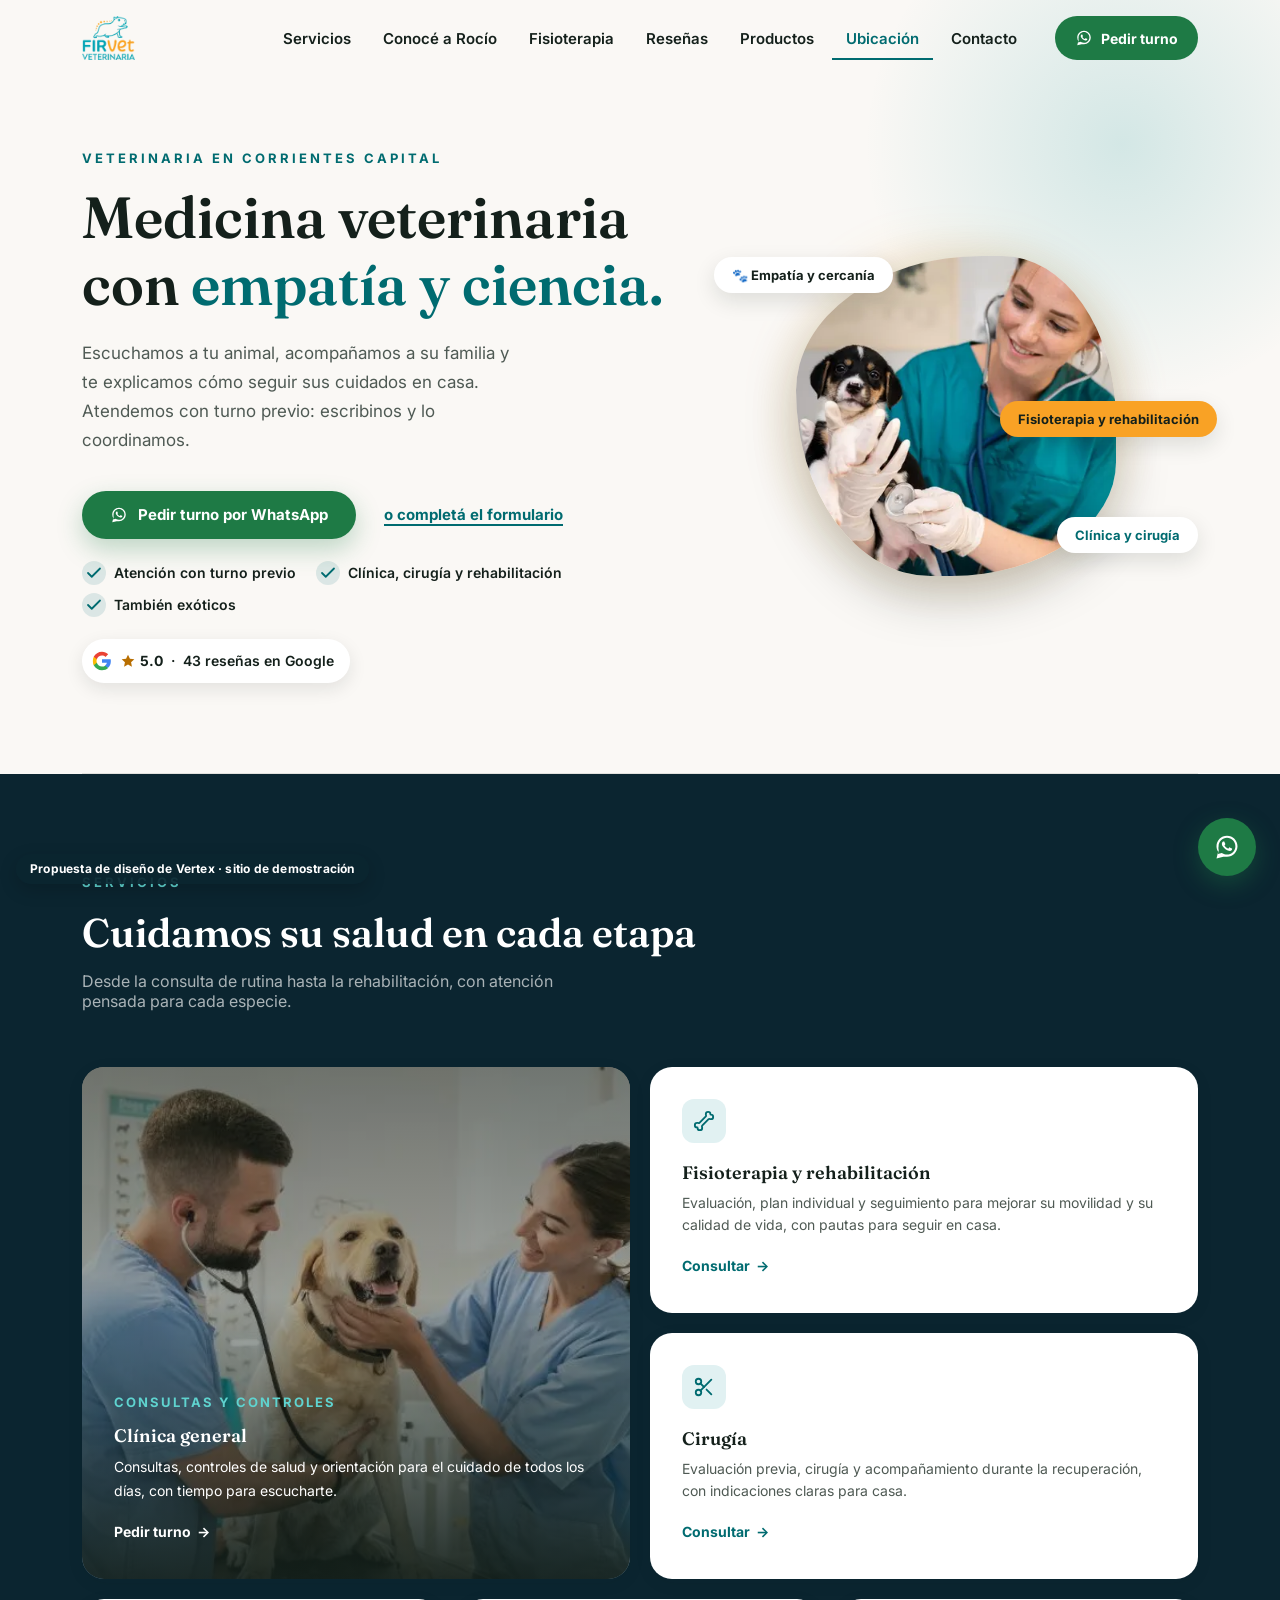
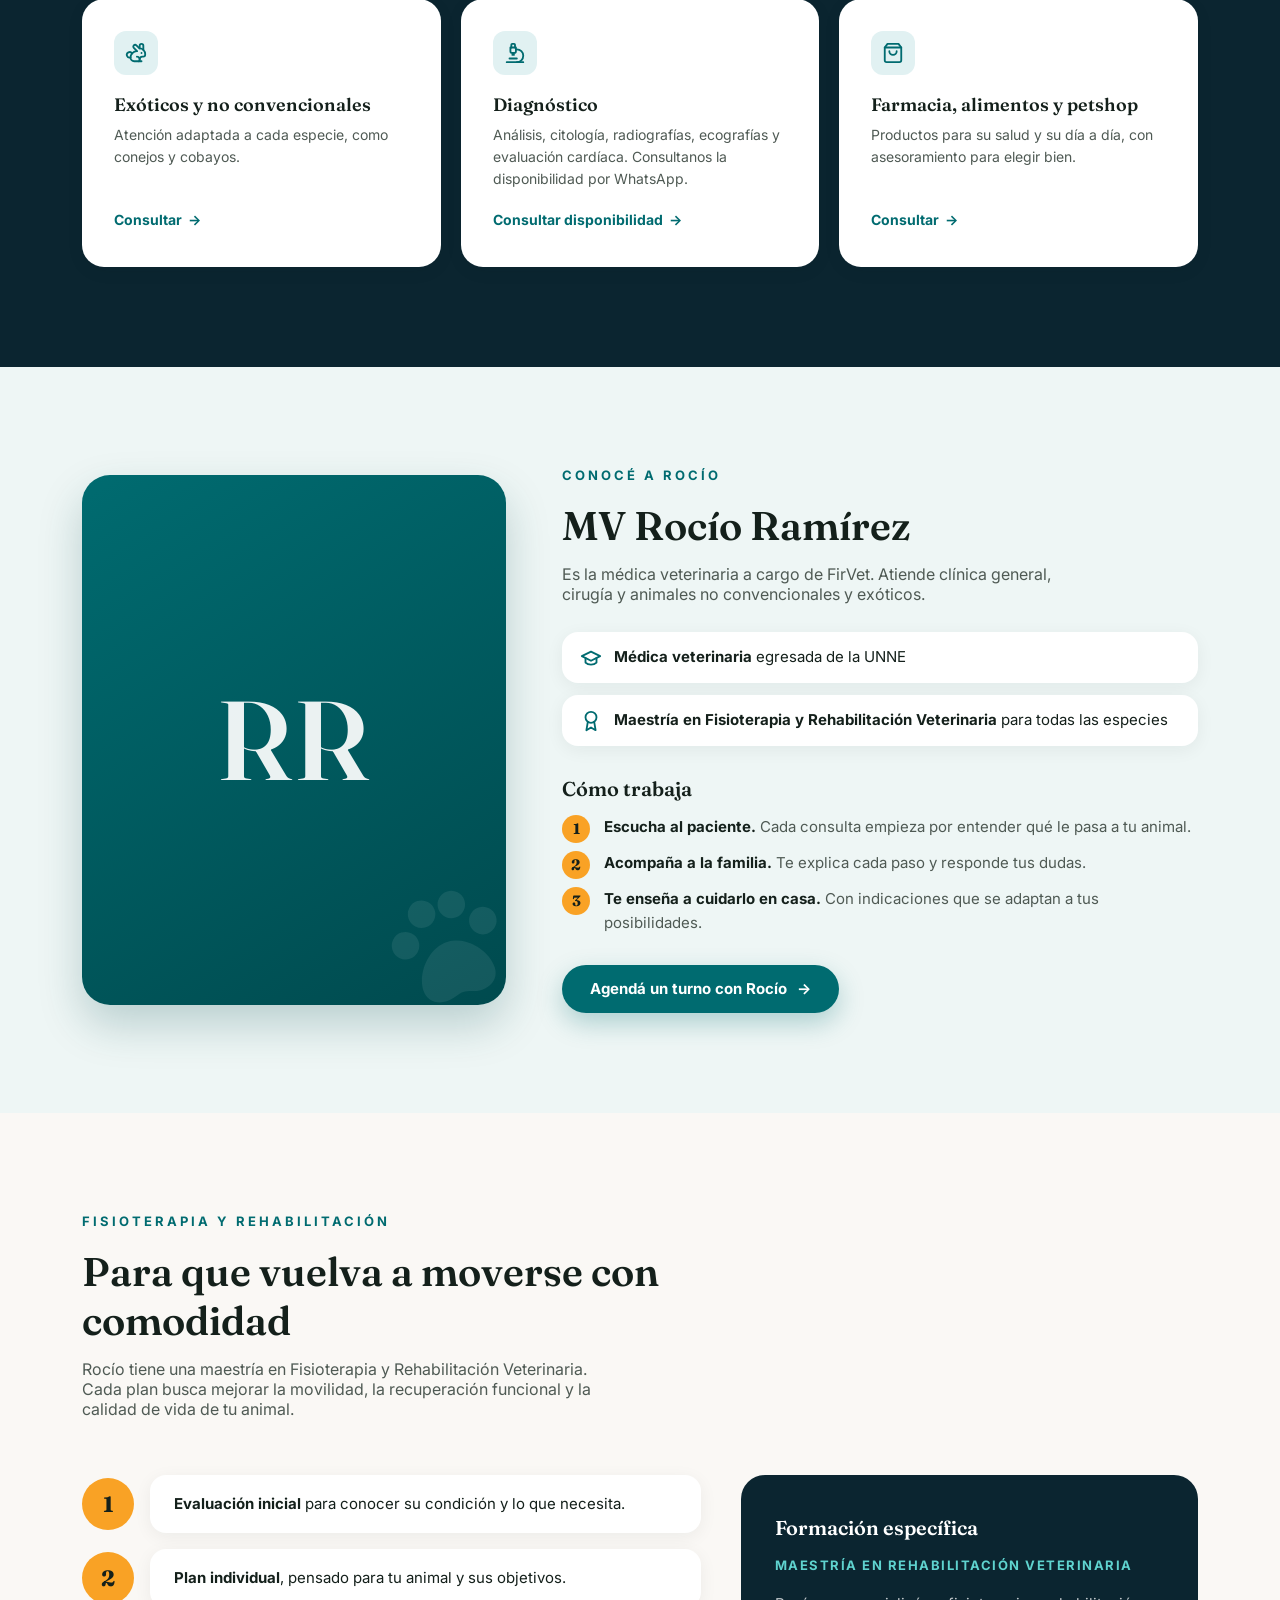
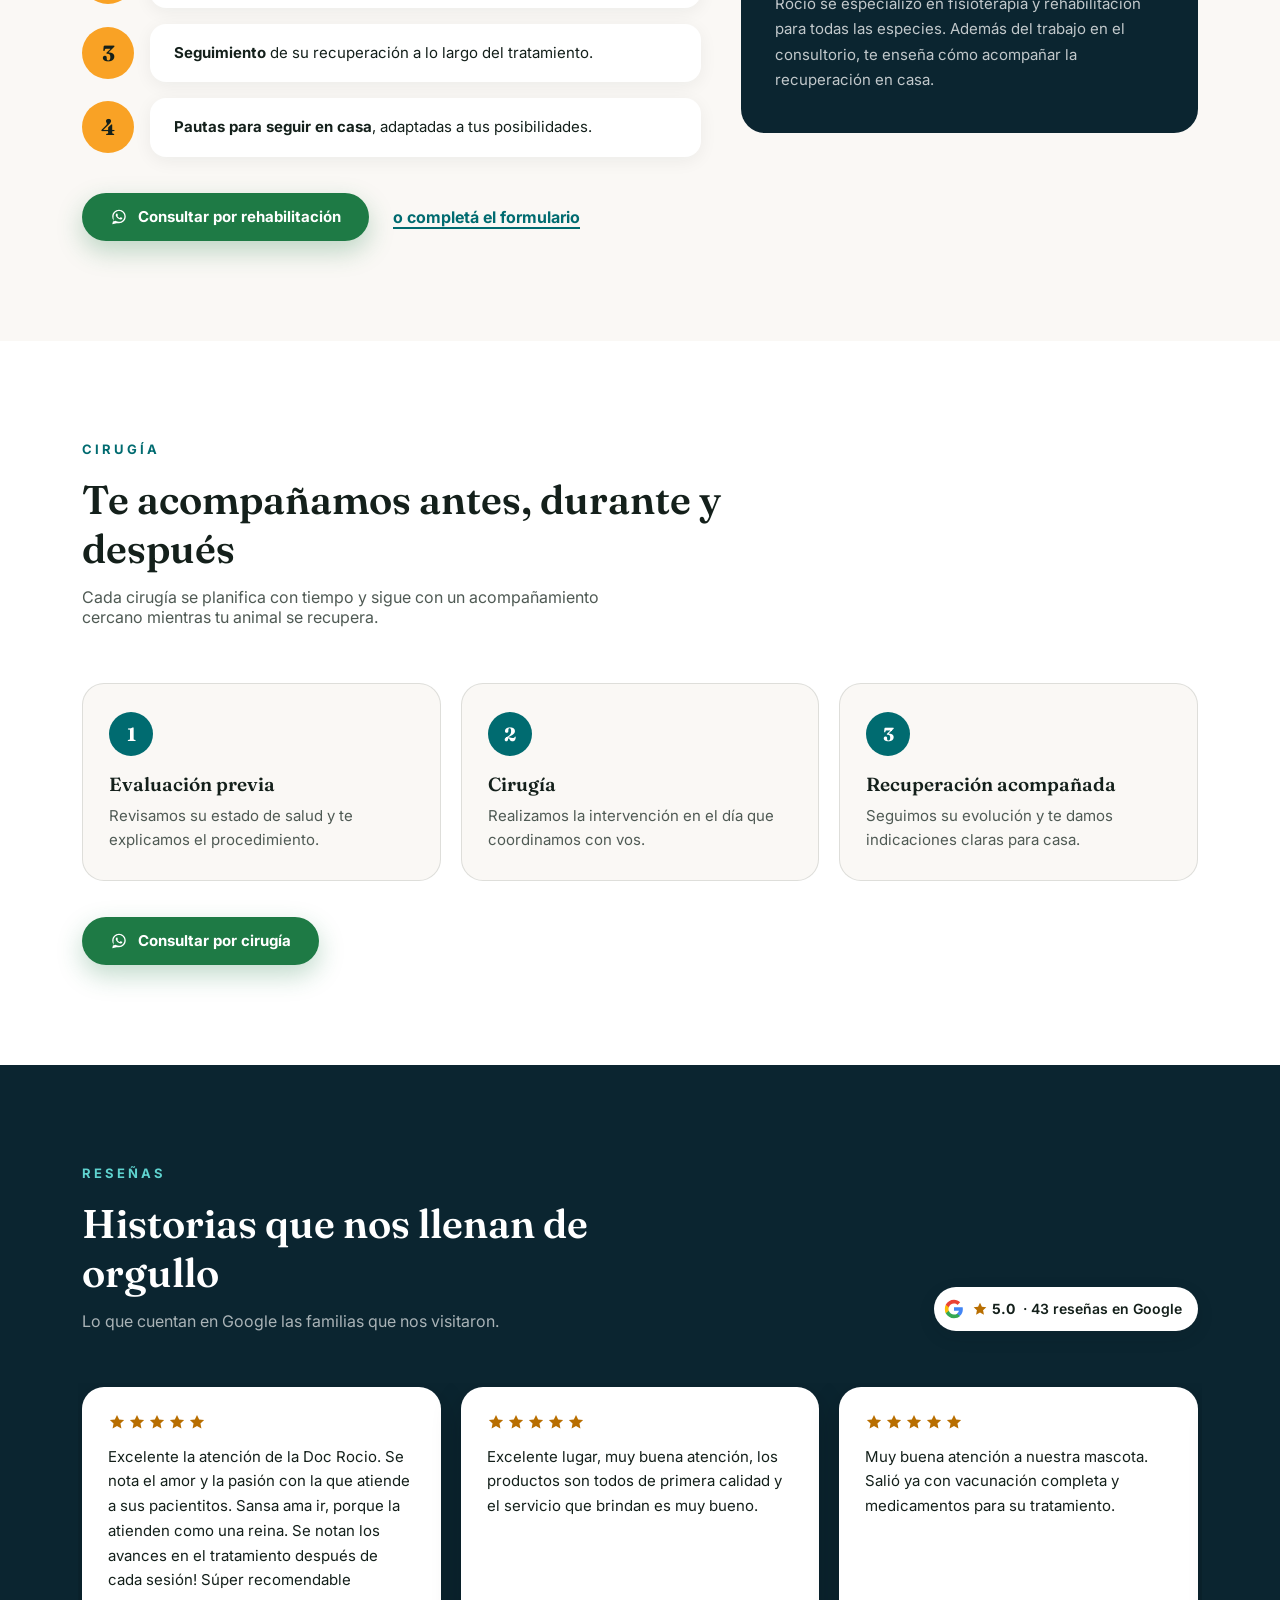
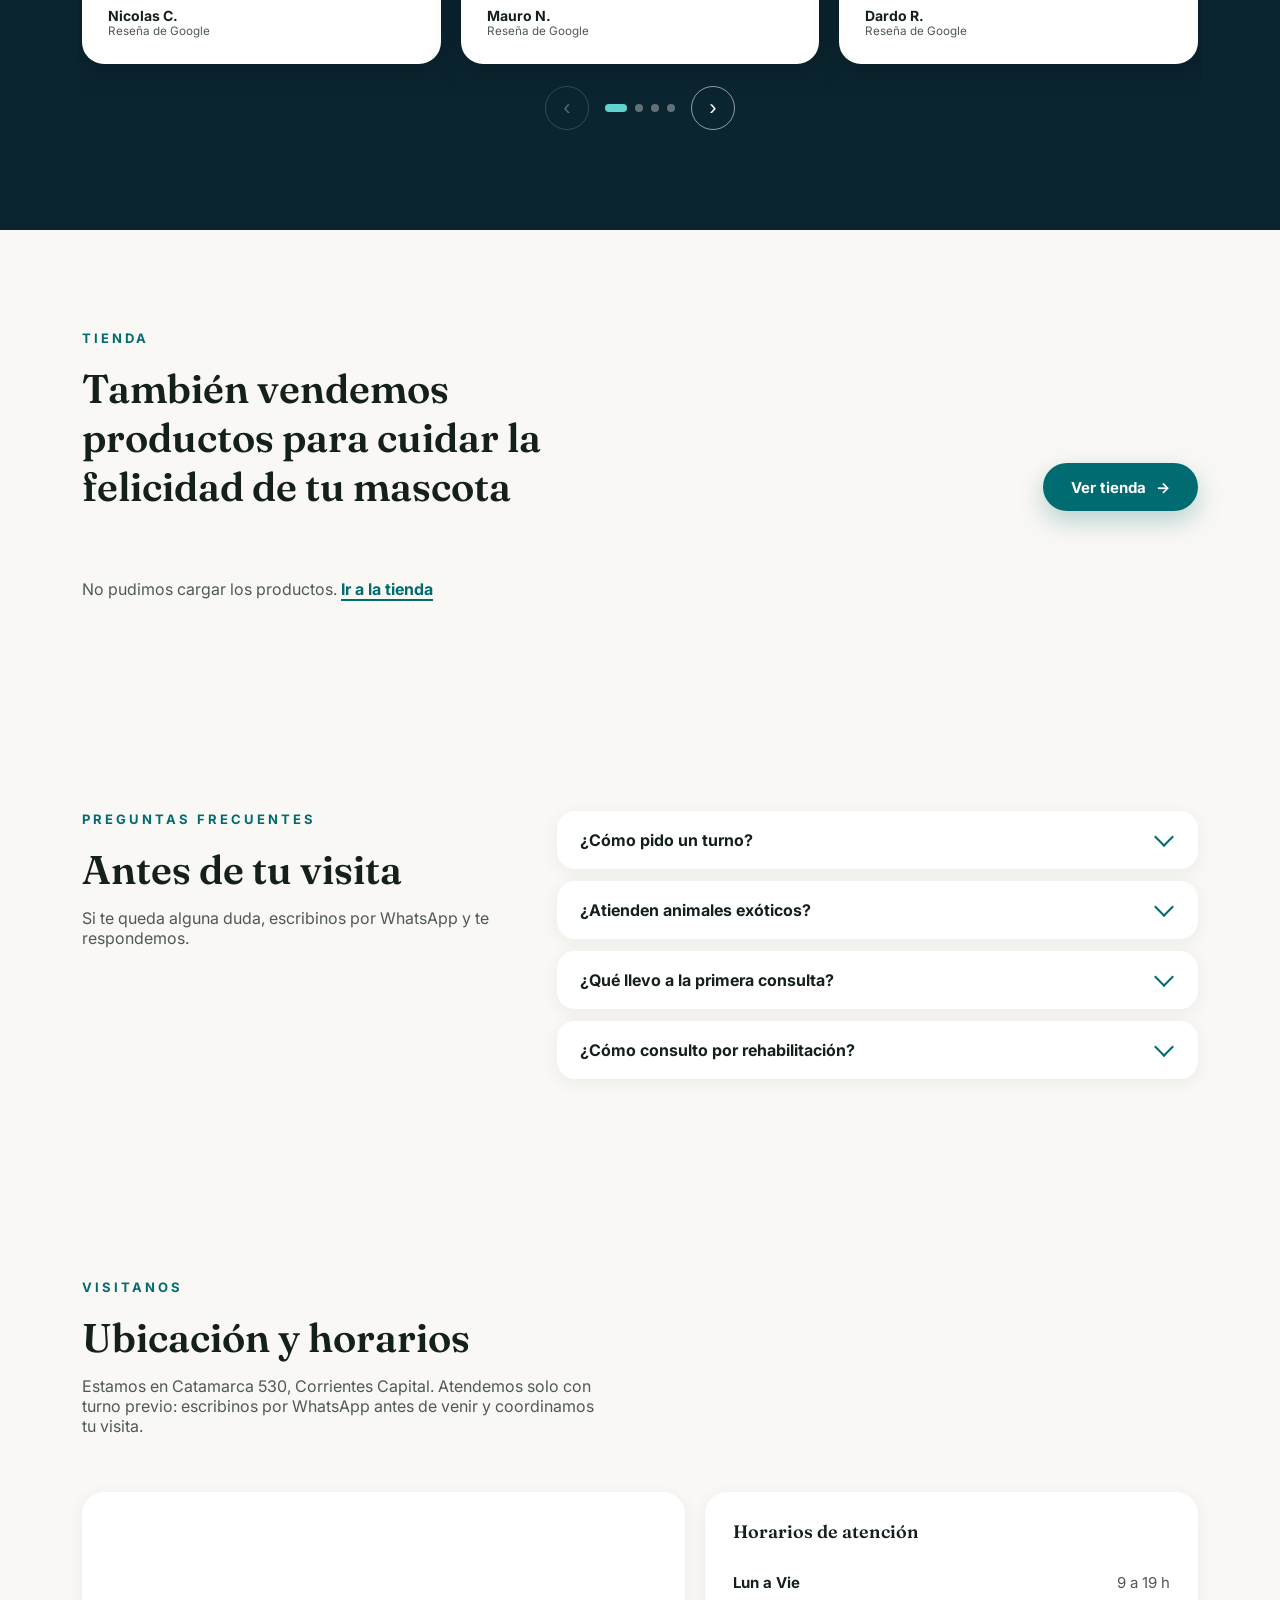
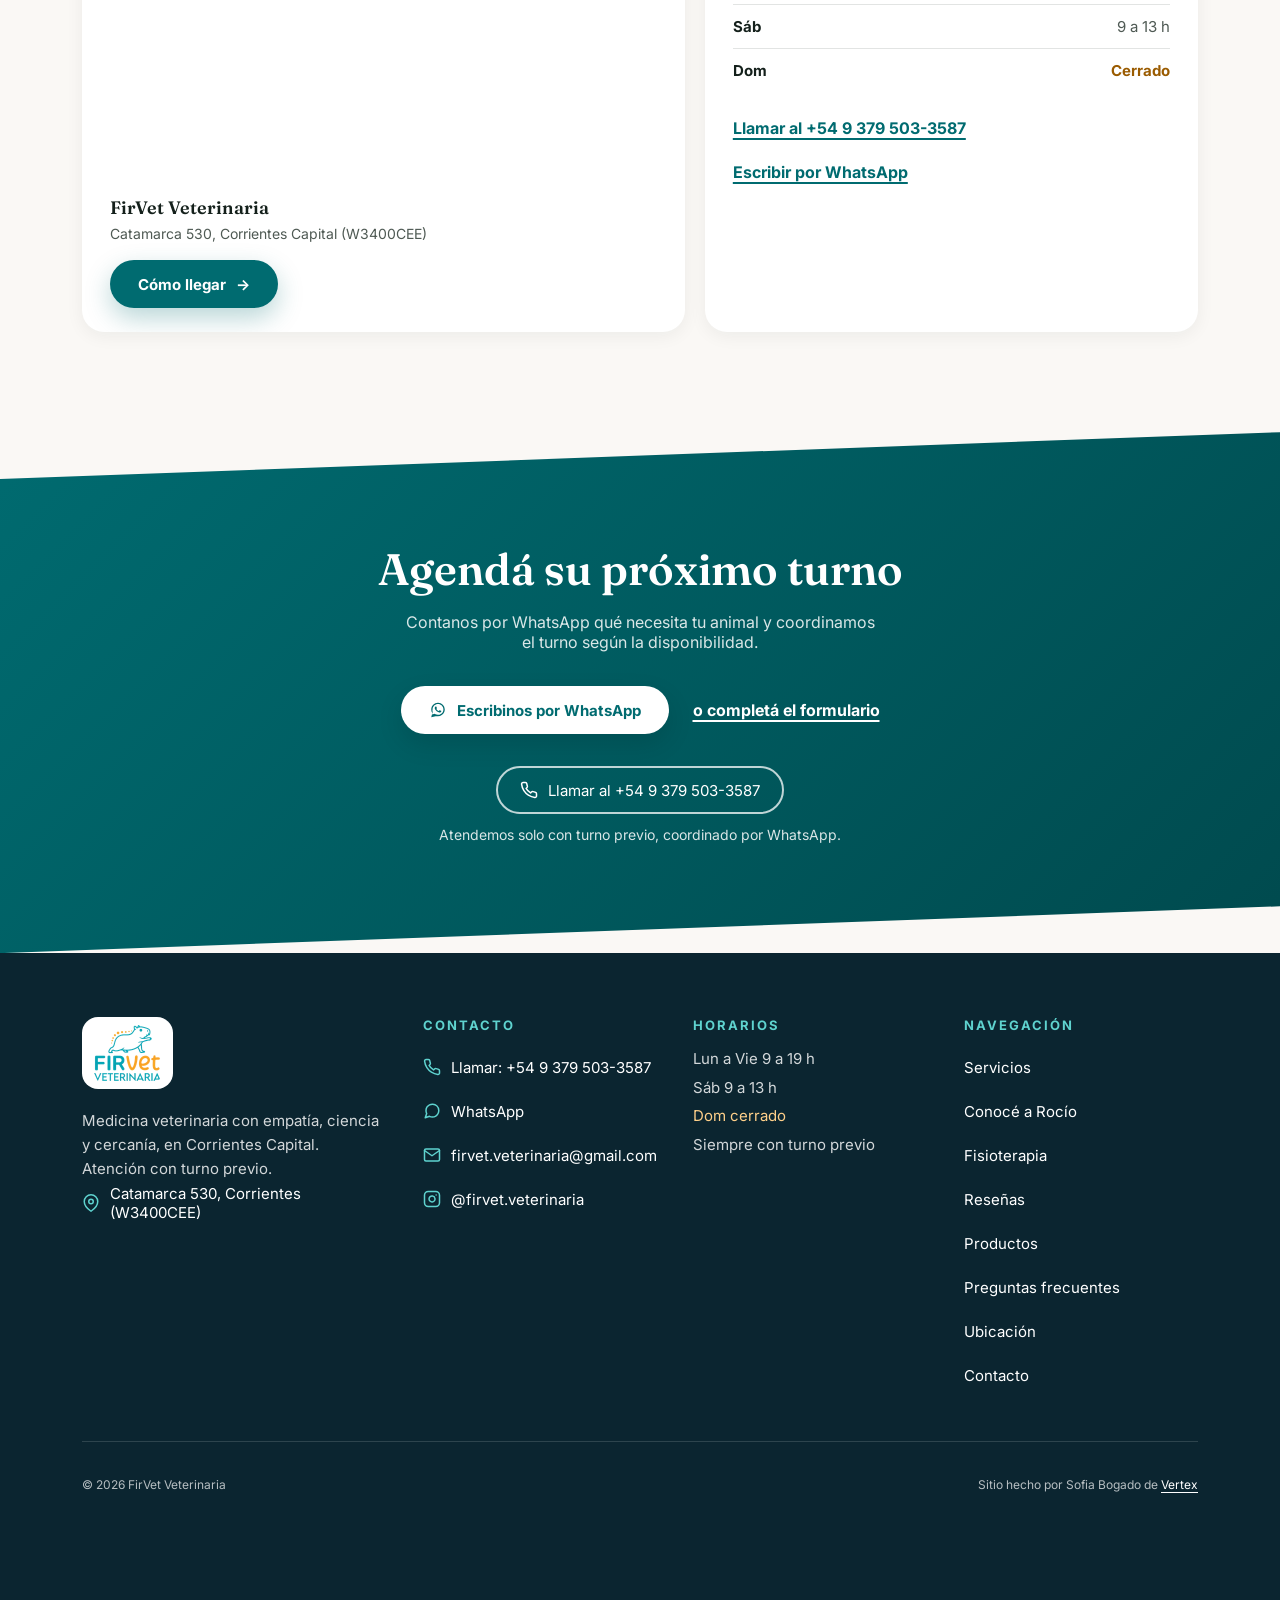
==== commit 4e0bc27e: "Hero: el chip ya no nombra a Rocío sobre la foto de stock Co-Authored-By: Claude Opus 5.5 <noreply@a" ====
--- a/index.html
+++ b/index.html
@@ -749,7 +749,7 @@
         <img src="img/hero-640.webp" srcset="img/hero-400.webp 400w, img/hero-640.webp 640w" sizes="(max-width: 767px) calc(100vw - 32px), 320px" width="640" height="640" alt="Veterinaria revisando a un cachorro con el estetoscopio" fetchpriority="high" decoding="async">
       </div>
       <span class="chip chip-1">🐾 Empatía y cercanía</span>
-      <span class="chip chip-2">MV Rocío Ramírez</span>
+      <span class="chip chip-2">Clínica y cirugía</span>
       <span class="chip chip-3">Fisioterapia y rehabilitación</span>
     </div>
   </div>
